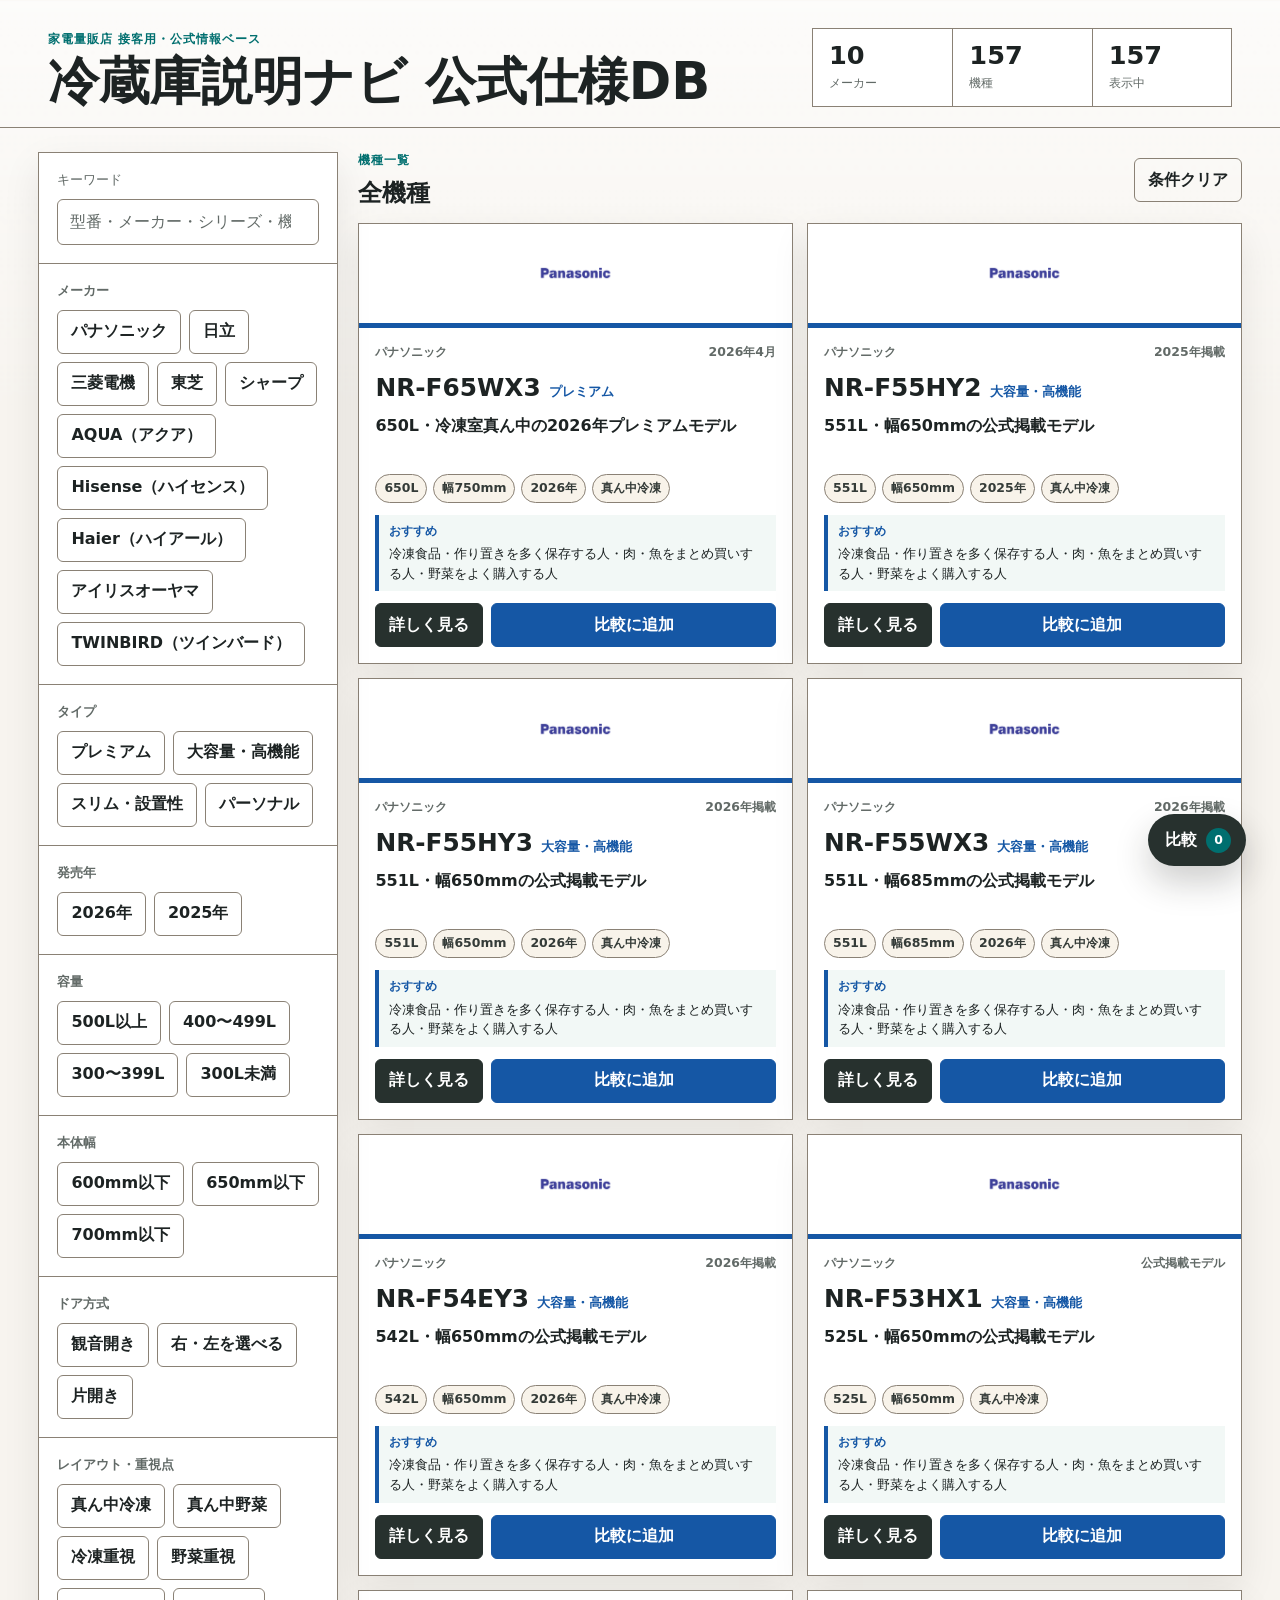
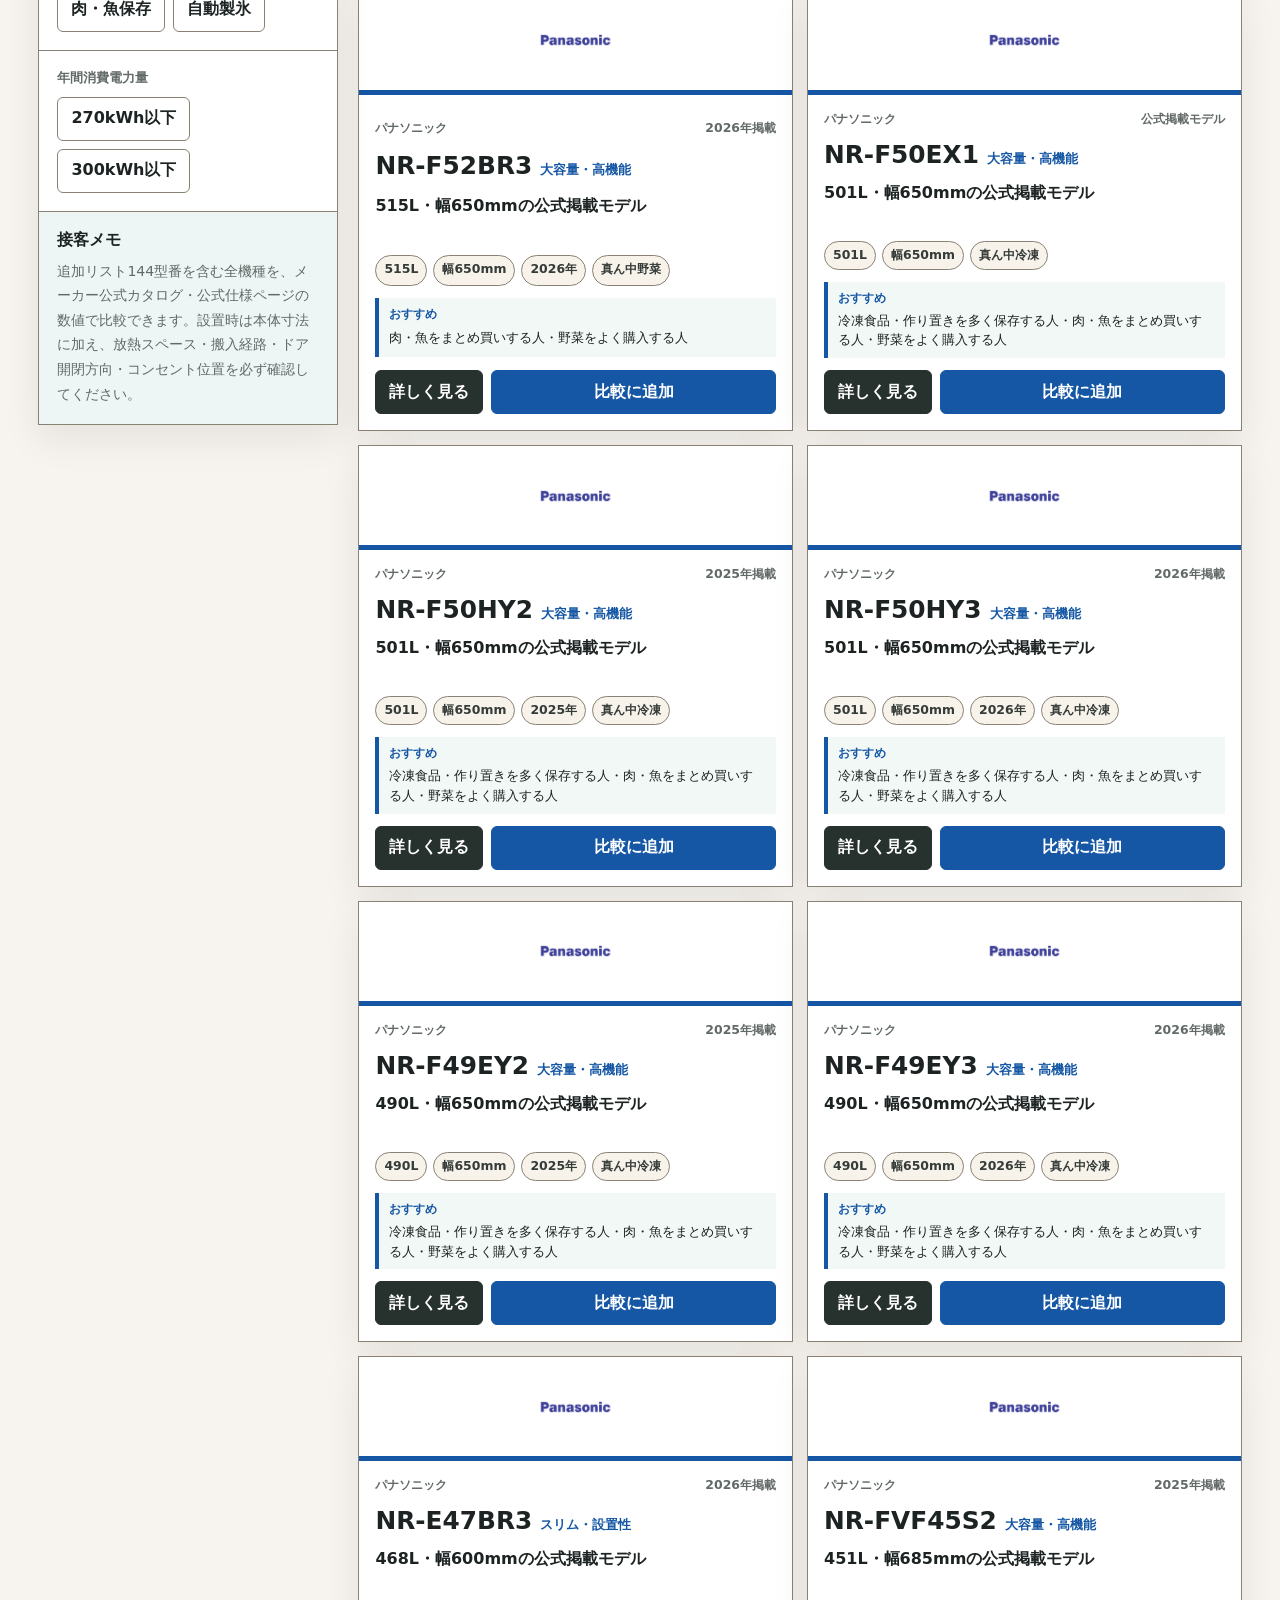
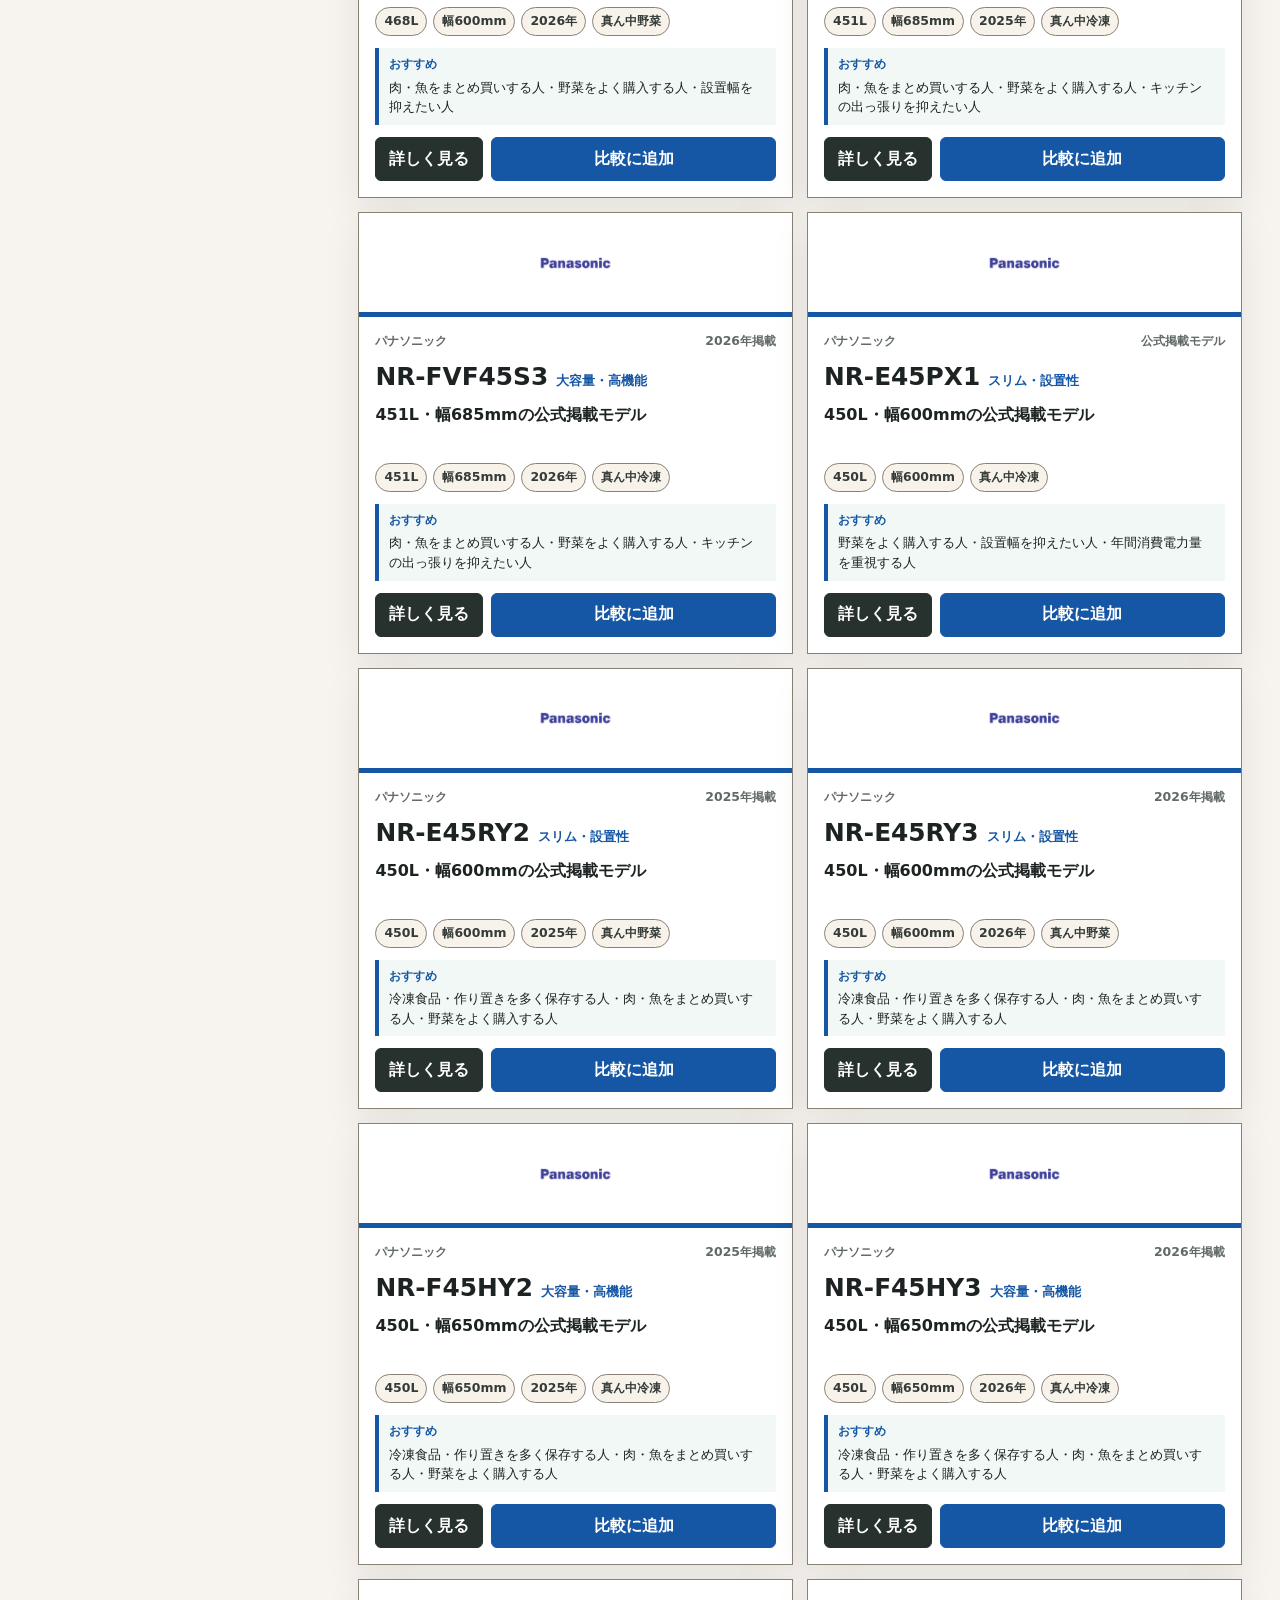
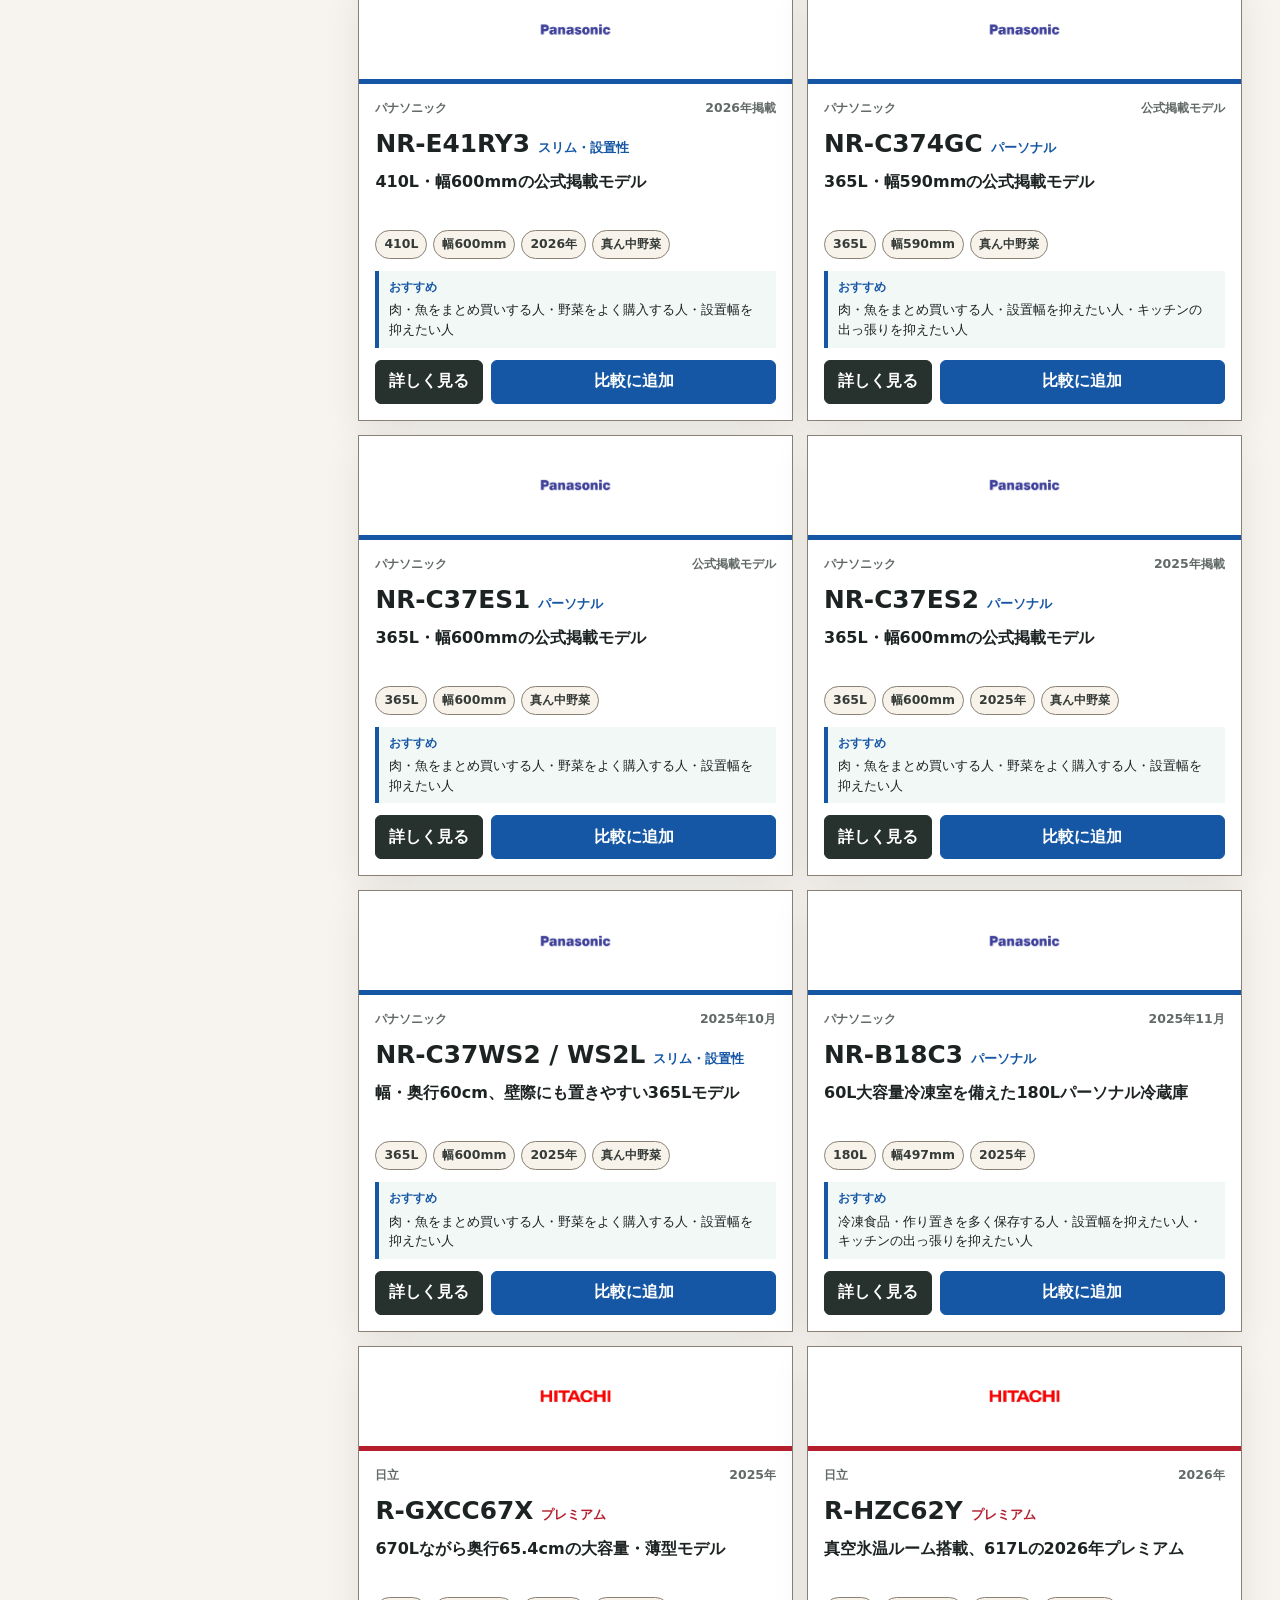
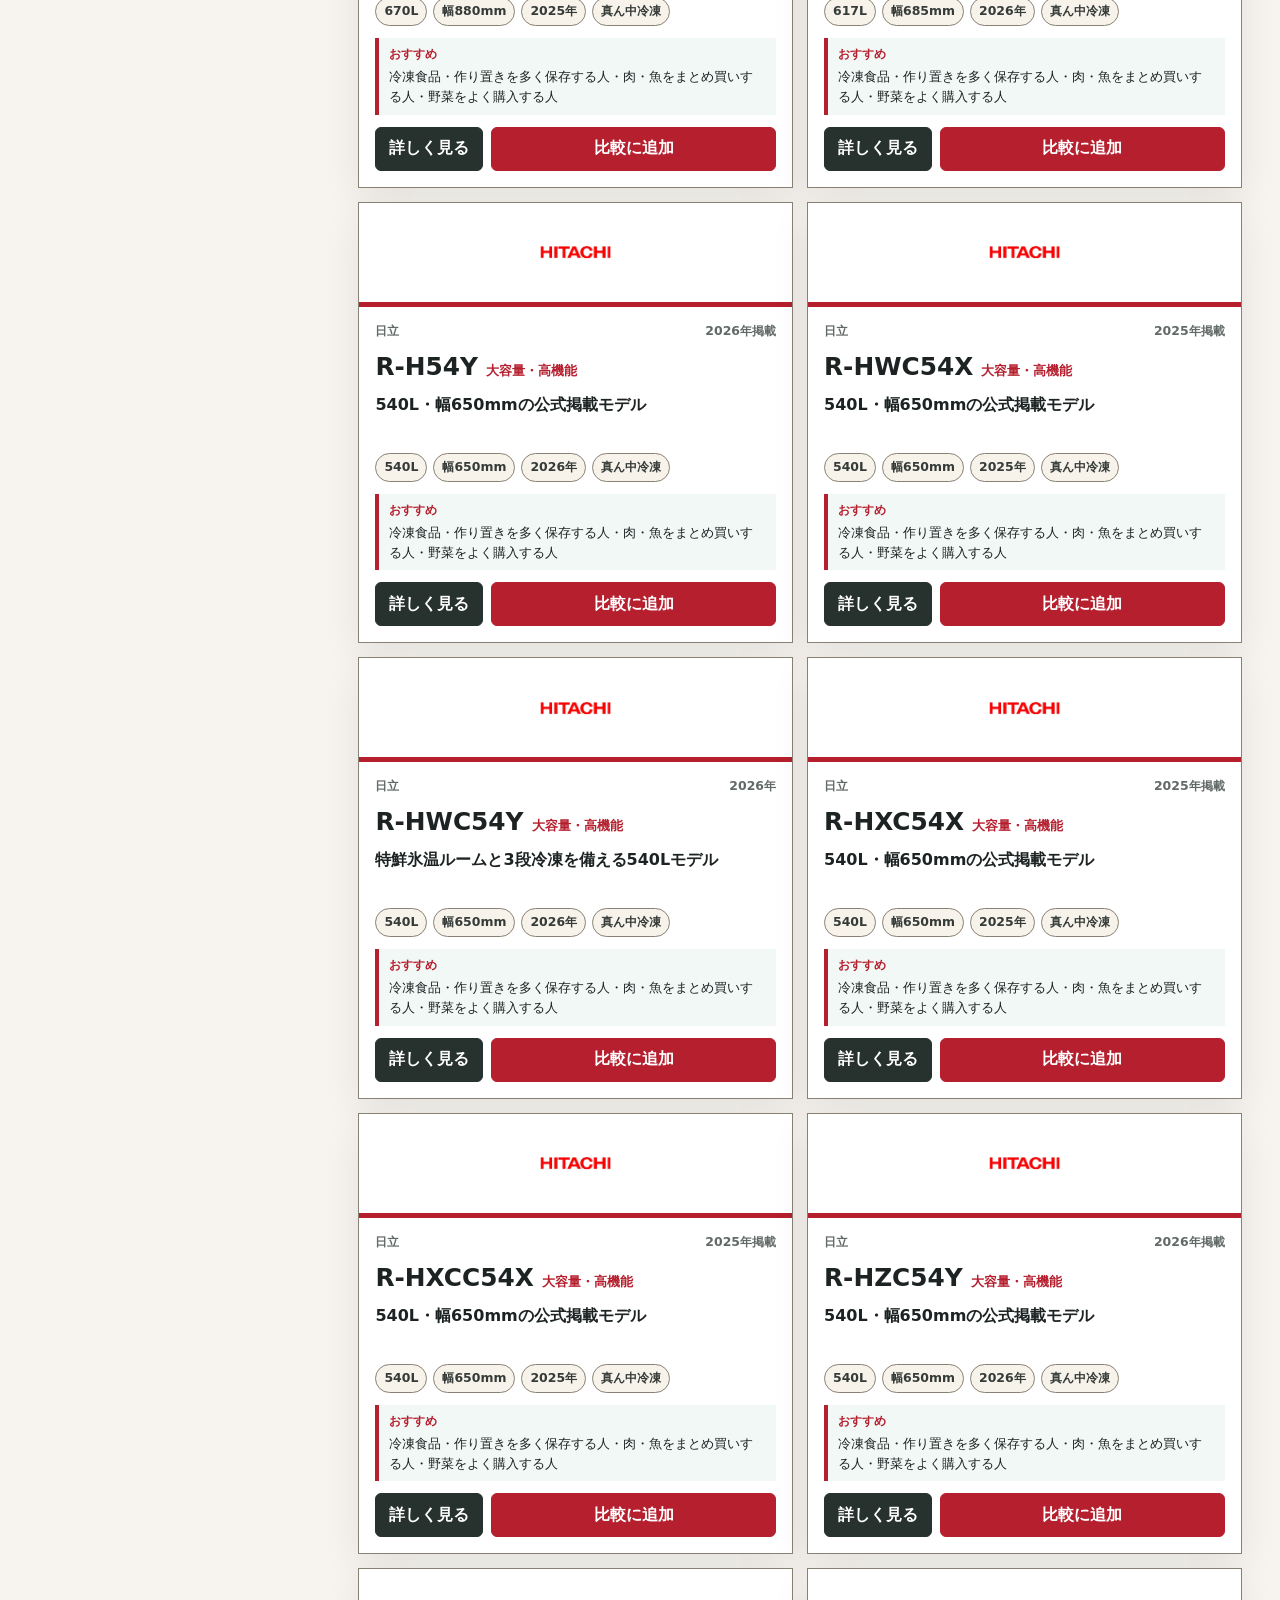
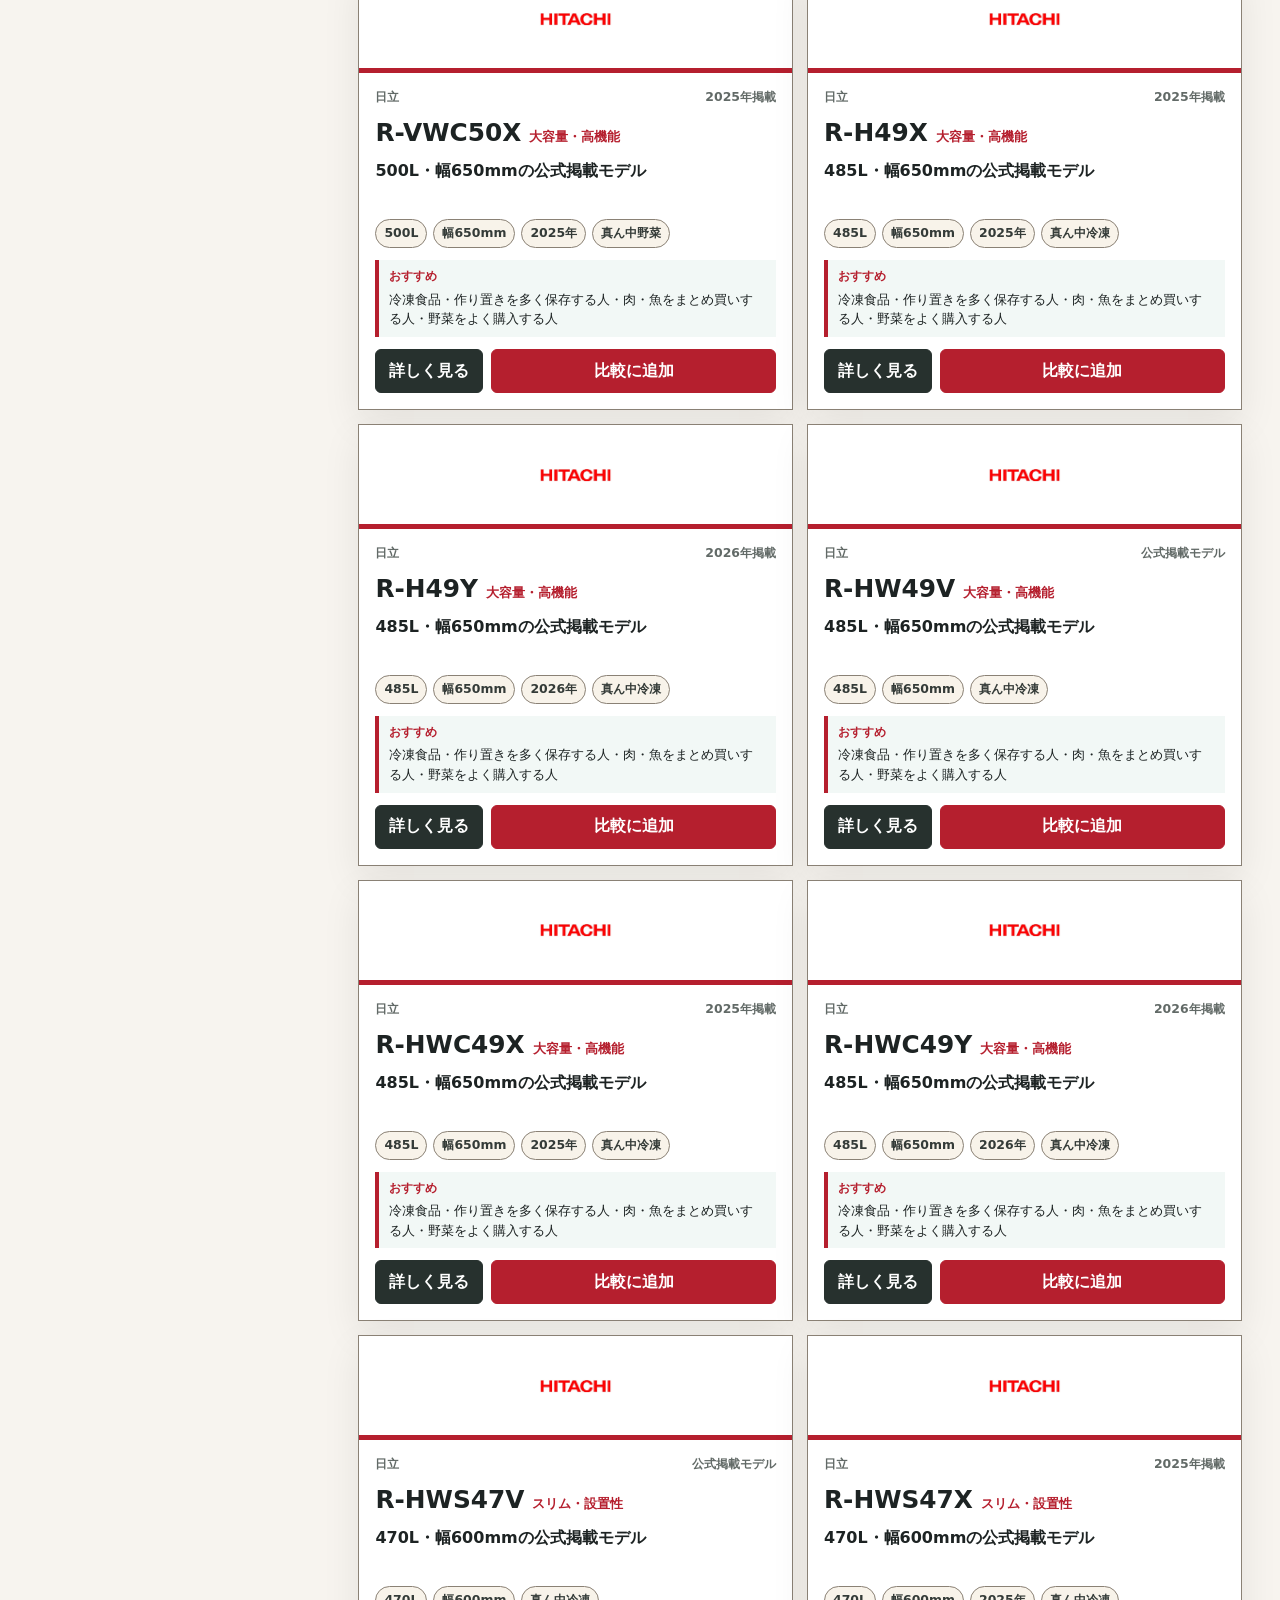
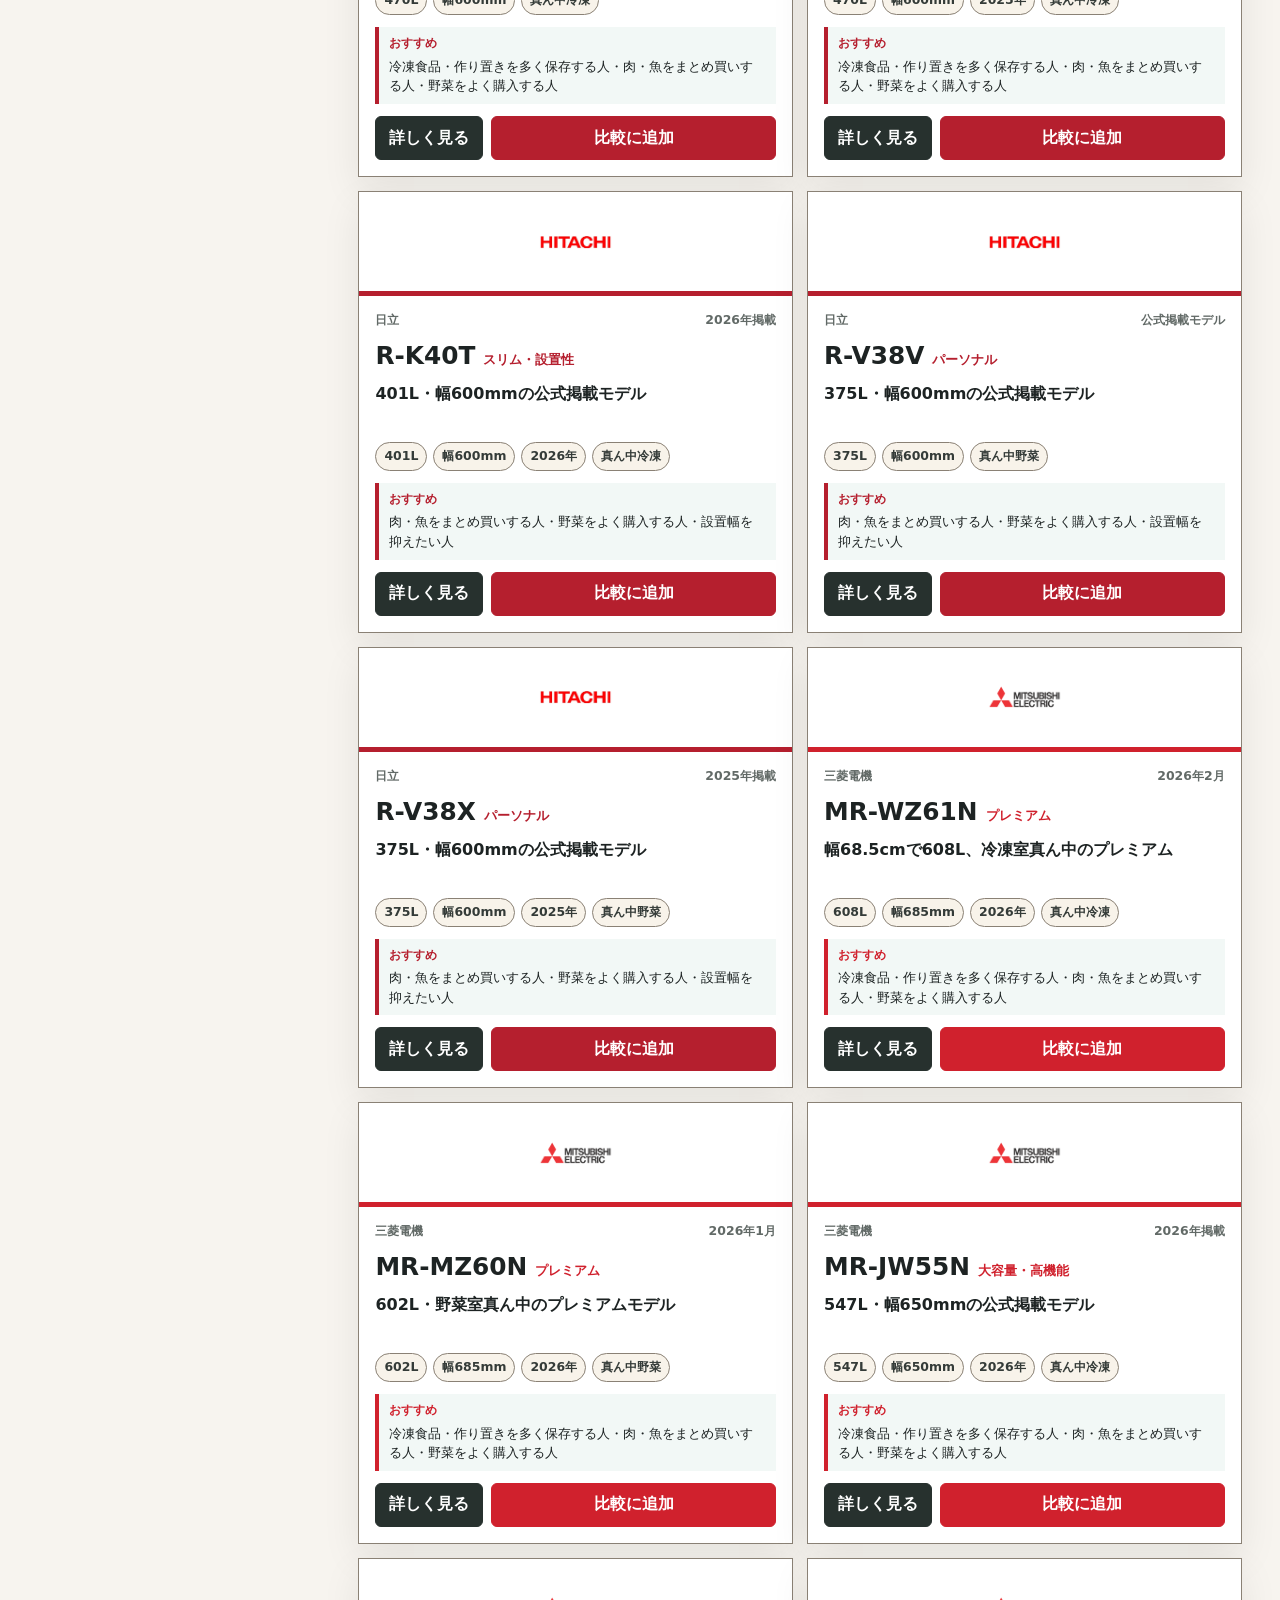
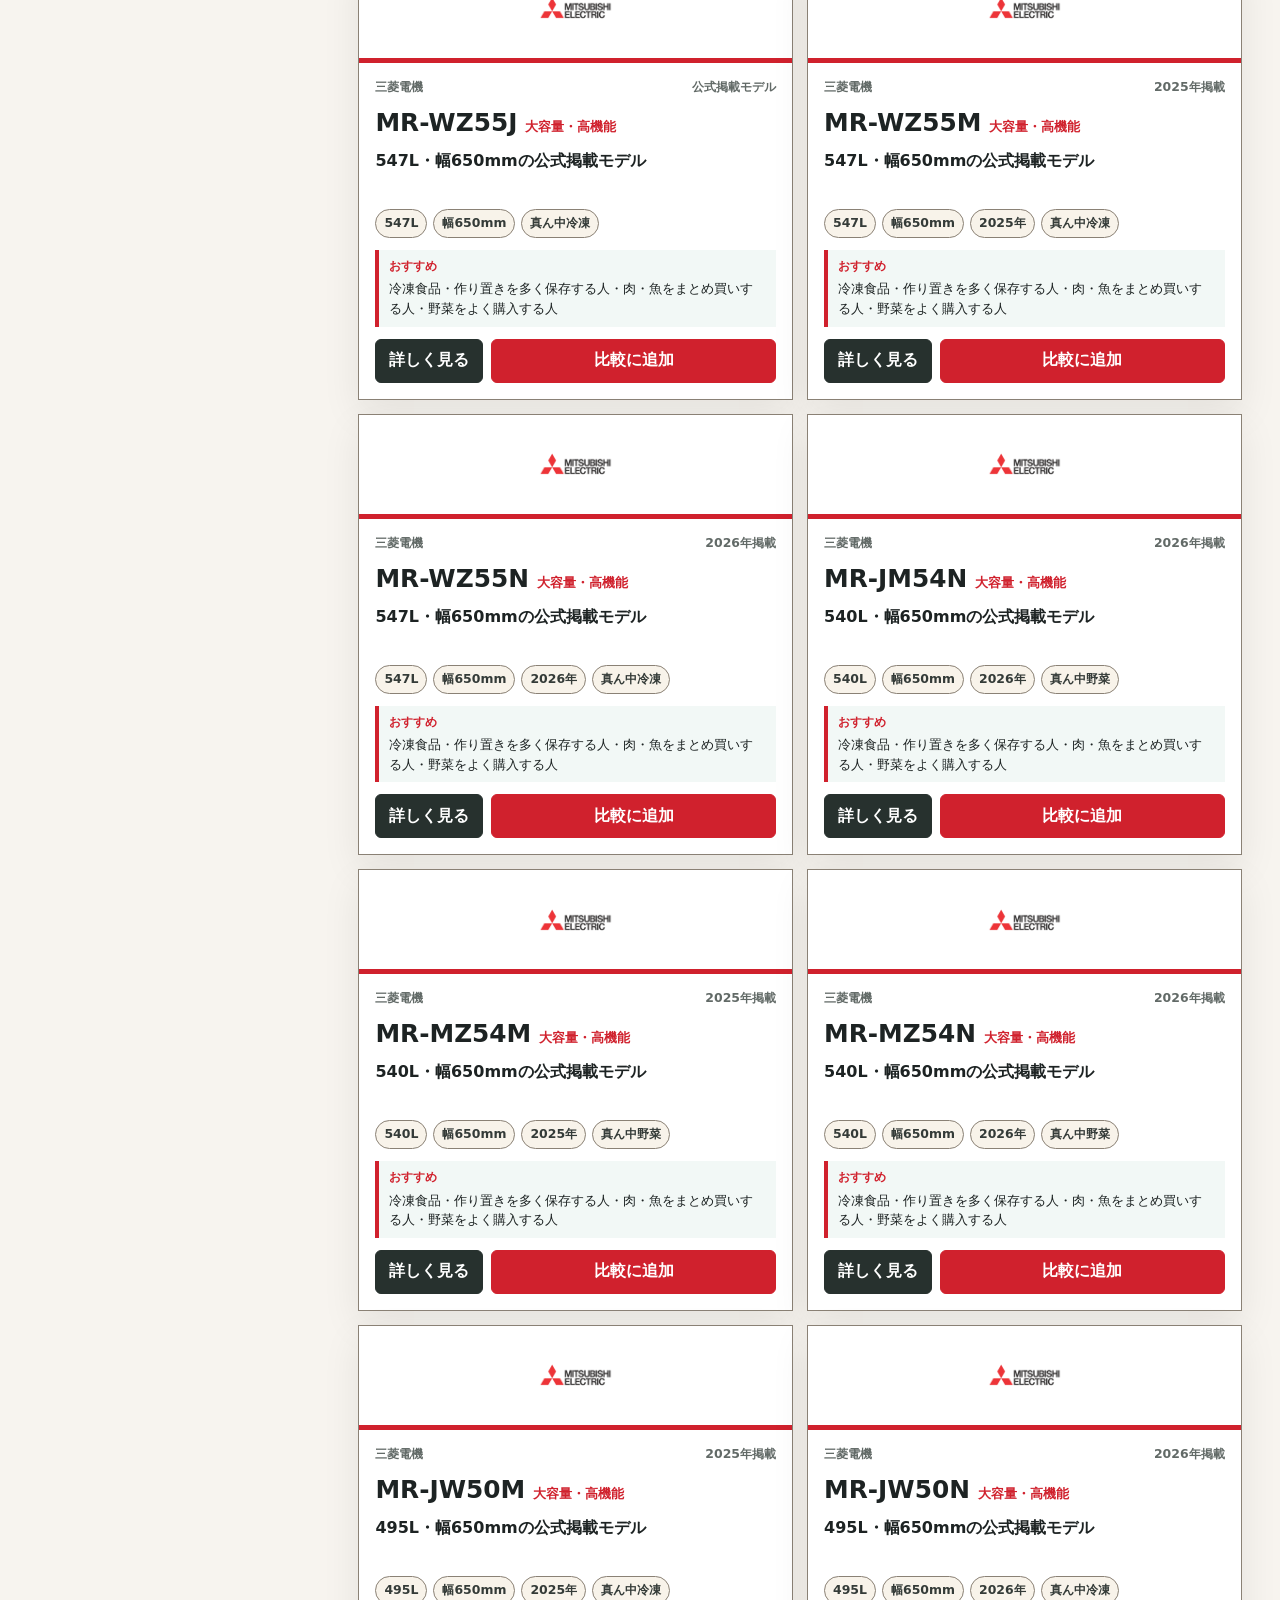
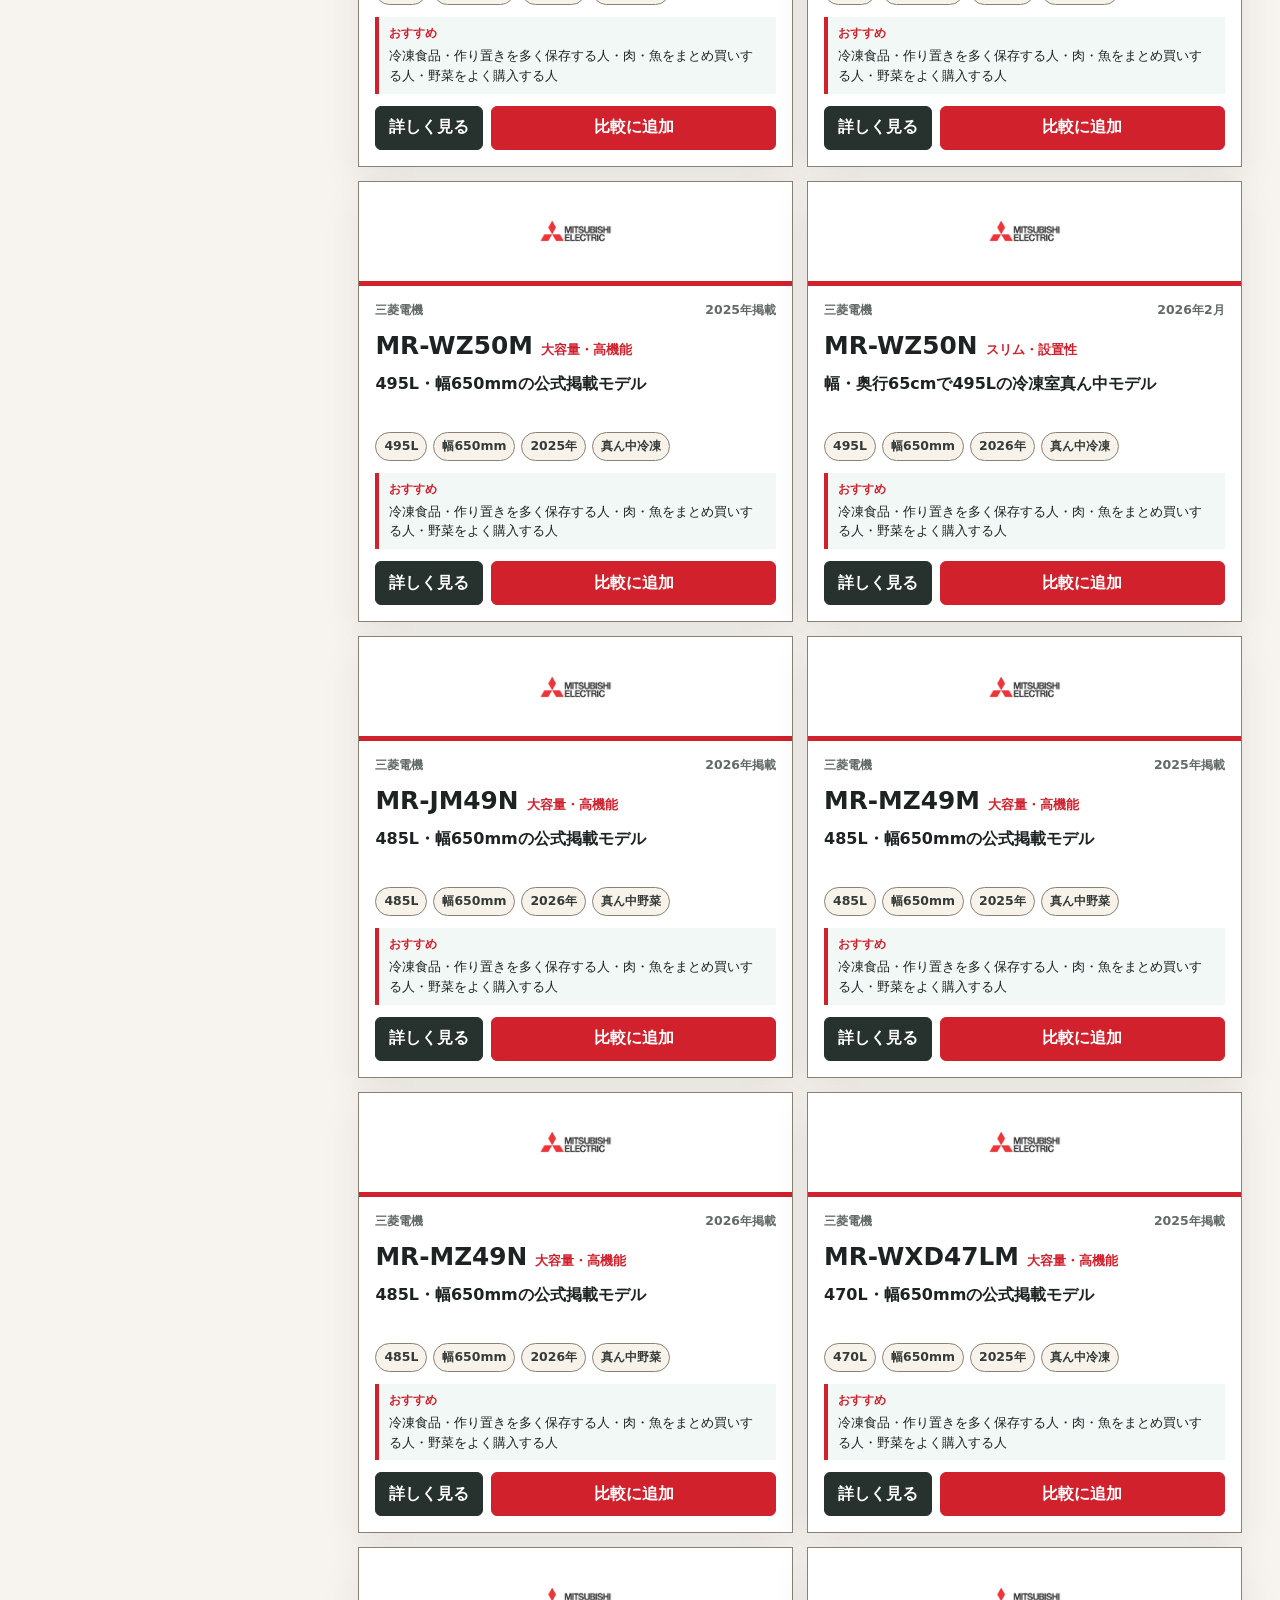
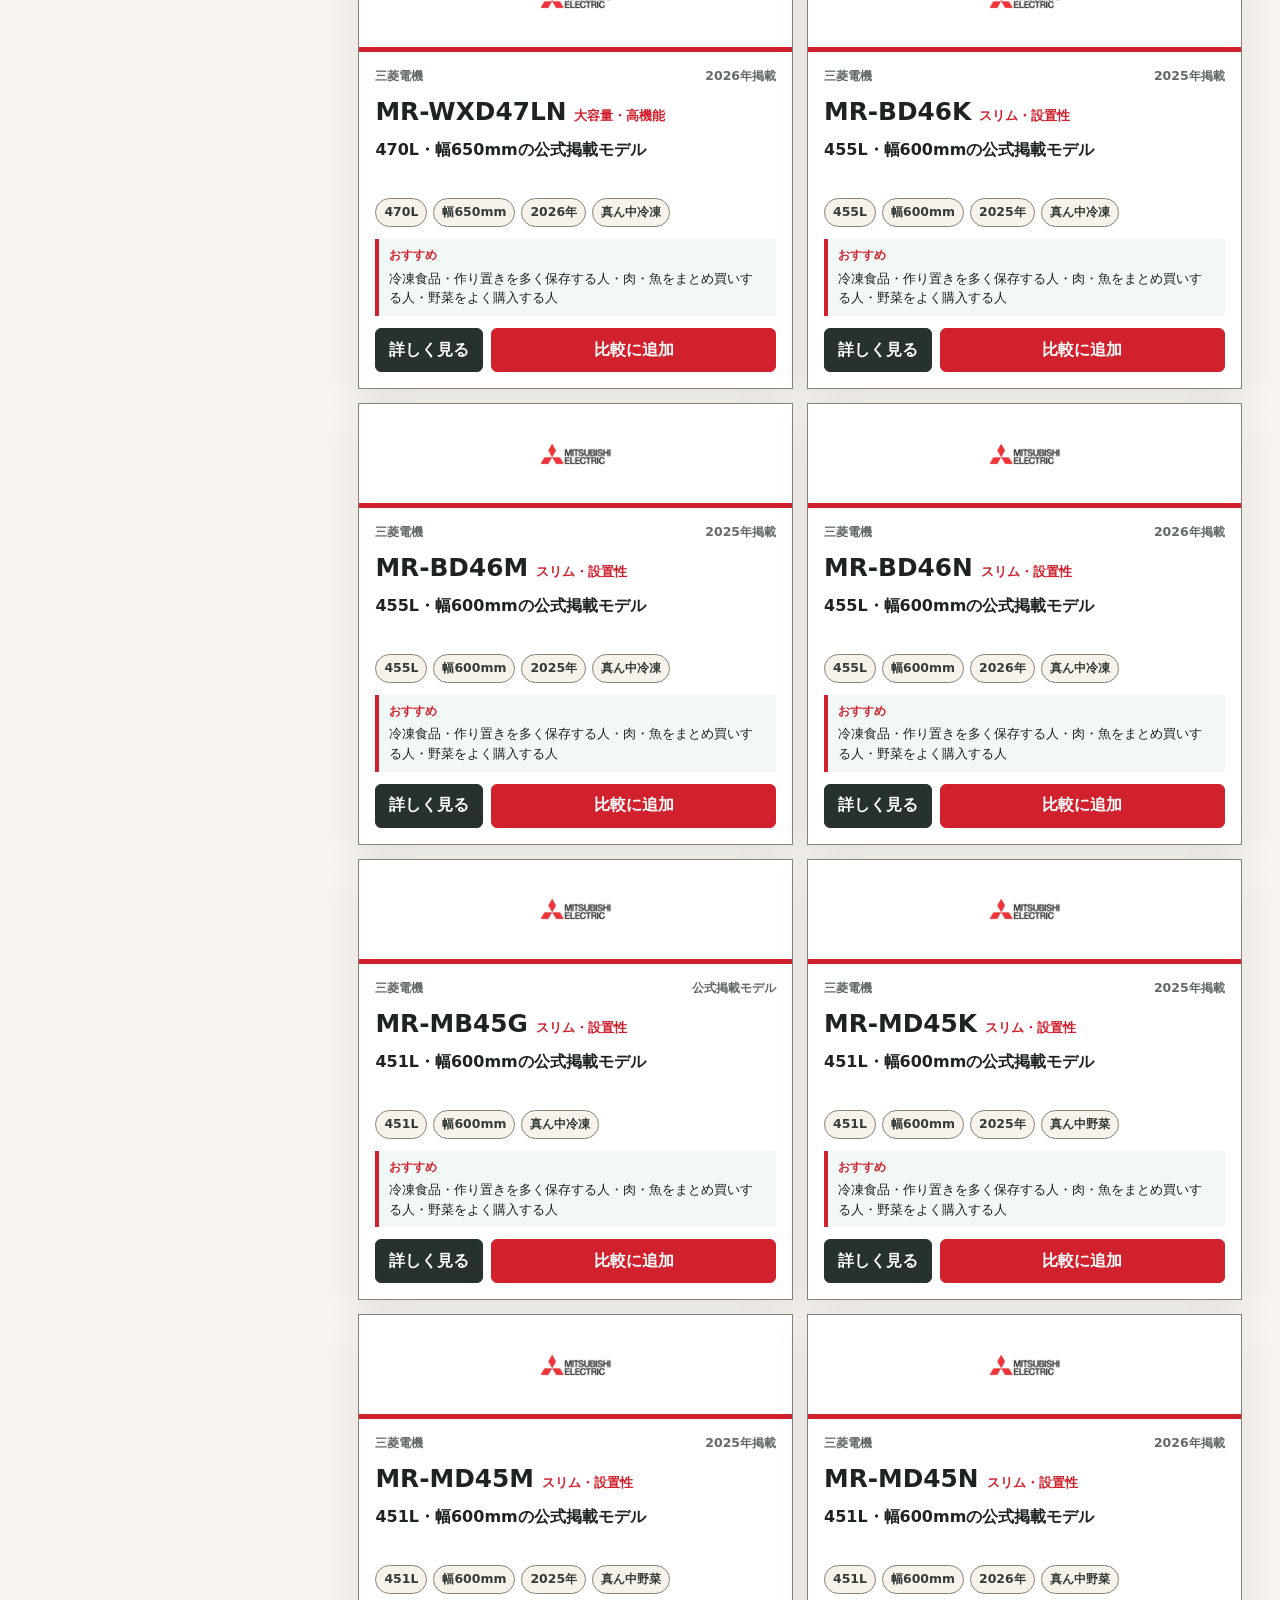
==== app/index.html @ 41d231b7 "Initial release of refrigerator comparison app" ====
<!doctype html>
<html lang="ja">
  <head>
    <meta charset="utf-8" />
    <meta name="viewport" content="width=device-width, initial-scale=1" />
    <meta name="description" content="2025・2026年発売の冷蔵庫を、メーカー・タイプ・発売年・容量から比較できる接客ナビ" />
    <title>家電説明ナビ</title>
    <link rel="stylesheet" href="styles.css?v=20260818" />
  </head>
  <body>
    <nav class="skip-links" aria-label="スキップリンク">
      <a href="#filters">絞り込み条件へ</a>
      <a href="#results">商品一覧へ</a>
      <a href="#compare">比較リストへ</a>
    </nav>

    <header class="topbar">
      <div class="brand">
        <p id="appKicker" class="kicker">家電量販店 接客用</p>
        <h1 id="appTitle">家電説明ナビ</h1>
      </div>
      <div class="summary-strip" role="group" aria-label="掲載数">
        <div><span id="makerCount">0</span><small id="makerCountLabel">メーカー</small></div>
        <div><span id="itemCount">0</span><small id="itemCountLabel">シリーズ</small></div>
        <div><span id="visibleCount">0</span><small>表示中</small></div>
      </div>
    </header>

    <main>
      <section class="workbench" aria-label="商品検索・絞り込み">
        <aside id="filters" class="control-panel skip-target" aria-label="絞り込み条件" tabindex="-1">
          <label class="search-box">
            <span>キーワード</span>
            <input id="searchInput" type="search" autocomplete="off" />
          </label>

          <div id="makerFilterBlock" class="filter-block">
            <h2 id="makerFilterTitle">メーカー</h2>
            <div id="makerFilters" class="chip-grid" role="group" aria-labelledby="makerFilterTitle"></div>
          </div>

          <div id="gradeFilterBlock" class="filter-block">
            <h2 id="gradeFilterTitle">グレード</h2>
            <div id="gradeFilters" class="chip-grid" role="group" aria-labelledby="gradeFilterTitle"></div>
          </div>

          <div id="yearFilterBlock" class="filter-block">
            <h2 id="yearFilterTitle">発売年</h2>
            <div id="yearFilters" class="chip-grid" role="group" aria-labelledby="yearFilterTitle"></div>
          </div>

          <div id="capacityFilterBlock" class="filter-block">
            <h2 id="capacityFilterTitle">容量</h2>
            <div id="capacityFilters" class="chip-grid" role="group" aria-labelledby="capacityFilterTitle"></div>
          </div>

          <div id="widthFilterBlock" class="filter-block">
            <h2 id="widthFilterTitle">本体幅</h2>
            <div id="widthFilters" class="chip-grid" role="group" aria-labelledby="widthFilterTitle"></div>
          </div>

          <div id="doorFilterBlock" class="filter-block">
            <h2 id="doorFilterTitle">ドア方式</h2>
            <div id="doorFilters" class="chip-grid" role="group" aria-labelledby="doorFilterTitle"></div>
          </div>

          <div id="layoutFilterBlock" class="filter-block">
            <h2 id="layoutFilterTitle">レイアウト・重視点</h2>
            <div id="layoutFilters" class="chip-grid" role="group" aria-labelledby="layoutFilterTitle"></div>
          </div>

          <div id="energyFilterBlock" class="filter-block">
            <h2 id="energyFilterTitle">年間消費電力量</h2>
            <div id="energyFilters" class="chip-grid" role="group" aria-labelledby="energyFilterTitle"></div>
          </div>

          <div class="filter-note">
            <strong>接客メモ</strong>
            <p id="salesNote"></p>
          </div>
        </aside>

        <section id="results" class="main-panel skip-target" aria-labelledby="resultTitle" tabindex="-1">
          <div class="result-head">
            <div>
              <p id="listKicker" class="kicker">シリーズ一覧</p>
              <h2 id="resultTitle">全シリーズ</h2>
            </div>
            <button id="clearFilters" class="ghost-button" type="button">条件クリア</button>
          </div>
          <div id="activeFilterSummary" class="active-filter-summary" aria-live="polite"></div>
          <p id="resultsStatus" class="sr-only" role="status" aria-live="polite" aria-atomic="true"></p>
          <div id="productGrid" class="series-grid"></div>
        </section>
      </section>

      <section id="compare" class="comparison-band skip-target" aria-labelledby="compareTitle" tabindex="-1">
        <div class="section-head">
          <div><p class="kicker">接客比較</p><h2 id="compareTitle">比較リスト</h2></div>
          <button id="clearCompare" class="ghost-button" type="button">比較を空にする</button>
        </div>
        <div id="compareEmpty" class="empty-state"></div>
        <div id="compareControls" class="comparison-controls" hidden>
          <label class="switch-control">
            <input id="differencesOnly" type="checkbox" />
            <span>違いのみ表示</span>
          </label>
          <div class="comparison-control-actions">
            <button id="expandCompareGroups" class="ghost-button" type="button">すべて開く</button>
            <button id="collapseCompareGroups" class="ghost-button" type="button">主要項目だけ</button>
          </div>
          <p class="comparison-legend">○＝機能あり、×＝公式資料でなしを確認、－＝公式資料では未確認</p>
          <a class="unresolved-report-link" href="unresolved.html">未確認項目と必要資料を見る</a>
        </div>
        <p id="compareScrollHint" class="compare-scroll-hint" hidden>横にスクロールして比較できます。</p>
        <p id="compareStatus" class="sr-only" role="status" aria-live="polite" aria-atomic="true"></p>
        <div id="compareTableWrap" class="table-wrap" role="region" aria-label="選択した商品の比較" aria-describedby="compareScrollHint" tabindex="-1"></div>
      </section>

      <section class="guide-band" aria-labelledby="makerGuideTitle">
        <div class="section-head">
          <div><p class="kicker">メーカー別</p><h2 id="makerGuideTitle">売り分け早見</h2></div>
        </div>
        <div id="makerGuide" class="maker-guide"></div>
      </section>
    </main>

    <a class="compare-fab" href="#compare" aria-label="比較リストへ移動">
      <span>比較</span><strong data-compare-count>0</strong>
    </a>

    <nav class="mobile-jumpbar" aria-label="画面内移動">
      <a href="#filters">条件</a>
      <a href="#results">一覧 <span id="mobileVisibleCount">0</span></a>
      <a href="#compare">比較 <span data-compare-count>0</span></a>
    </nav>

    <dialog id="detailDialog" class="catalog-dialog" aria-labelledby="detailDialogTitle">
      <div class="catalog-dialog-inner">
        <div class="dialog-toolbar">
          <a class="dialog-compare-jump" href="#compare">比較 <span data-compare-count>0</span></a>
          <button class="dialog-close" type="button" data-close-dialog aria-label="詳細を閉じる">×</button>
        </div>
        <div id="detailDialogContent"></div>
      </div>
    </dialog>

    <script src="data.js?v=20260818"></script>
    <script src="app.js?v=20260818"></script>
  </body>
</html>
---- app/styles.css ----
:root {
  --paper: #f7f4ef;
  --surface: #ffffff;
  --surface-soft: #eee8de;
  --ink: #1d2323;
  --muted: #626a67;
  --line: #8a8175;
  --teal: #006f6f;
  --green: #3c7a3f;
  --amber: #9a5600;
  --coral: #bf4f45;
  --blue: #2f6f9f;
  --focus: #005fcc;
  --shadow: 0 14px 36px rgba(31, 30, 26, 0.08);
  font-family:
    "Hiragino Sans", "Yu Gothic", "YuGothic", "Meiryo", system-ui, sans-serif;
  color: var(--ink);
  background: var(--paper);
  scroll-behavior: smooth;
  scroll-padding-top: 14px;
}

* {
  box-sizing: border-box;
}

body {
  margin: 0;
  background:
    linear-gradient(180deg, rgba(255, 255, 255, 0.7), rgba(247, 244, 239, 0) 420px),
    var(--paper);
}

.sr-only {
  position: absolute;
  width: 1px;
  height: 1px;
  padding: 0;
  margin: -1px;
  overflow: hidden;
  clip-path: inset(50%);
  white-space: nowrap;
  border: 0;
}

.skip-links {
  position: fixed;
  top: 8px;
  left: 8px;
  z-index: 100;
  display: flex;
  flex-wrap: wrap;
  gap: 8px;
  max-width: calc(100vw - 16px);
  transform: translateY(calc(-100% - 16px));
}

.skip-links:focus-within {
  transform: translateY(0);
}

.skip-links a {
  display: inline-flex;
  align-items: center;
  min-height: 44px;
  border: 1px solid #fff;
  border-radius: 6px;
  padding: 9px 12px;
  background: #27312e;
  color: #fff;
  font-weight: 850;
  text-decoration: none;
}

:where(a, button, input, summary, [tabindex="0"]):focus-visible,
.skip-target:focus {
  outline: 3px solid var(--focus);
  outline-offset: 3px;
  box-shadow: 0 0 0 2px #fff;
}

button,
input {
  font: inherit;
}

button {
  cursor: pointer;
  -webkit-tap-highlight-color: transparent;
}

a {
  color: inherit;
}

.topbar {
  display: flex;
  align-items: end;
  justify-content: space-between;
  gap: 24px;
  padding: 28px clamp(18px, 4vw, 48px) 20px;
  border-bottom: 1px solid var(--line);
}

.brand h1,
.section-head h2,
.result-head h2,
.filter-block h2 {
  margin: 0;
  letter-spacing: 0;
}

.brand h1 {
  font-size: clamp(2rem, 4vw, 4.4rem);
  line-height: 0.98;
}

.kicker {
  margin: 0 0 8px;
  color: var(--teal);
  font-size: 0.78rem;
  font-weight: 800;
  letter-spacing: 0.08em;
  text-transform: uppercase;
}

.summary-strip {
  display: grid;
  grid-template-columns: repeat(3, minmax(76px, 1fr));
  min-width: min(420px, 100%);
  border: 1px solid var(--line);
  background: var(--surface);
}

.summary-strip div {
  padding: 14px 16px;
  border-left: 1px solid var(--line);
}

.summary-strip div:first-child {
  border-left: 0;
}

.summary-strip span {
  display: block;
  font-size: 1.6rem;
  font-weight: 850;
  line-height: 1;
}

.summary-strip small {
  display: block;
  margin-top: 6px;
  color: var(--muted);
  font-size: 0.78rem;
}

main {
  padding: 24px clamp(14px, 3vw, 42px) 42px;
}

.workbench {
  display: grid;
  grid-template-columns: minmax(230px, 300px) minmax(0, 1fr);
  gap: 20px;
  align-items: start;
}

.control-panel {
  min-width: 0;
  position: sticky;
  top: 14px;
  border: 1px solid var(--line);
  background: var(--surface);
  box-shadow: var(--shadow);
}

.search-box,
.filter-block,
.filter-note {
  min-width: 0;
  display: block;
  padding: 18px;
  border-bottom: 1px solid var(--line);
}

.filter-note {
  border-bottom: 0;
  background: #eef6f5;
}

.filter-note strong {
  display: block;
  margin-bottom: 8px;
}

.filter-note p {
  margin: 0;
  color: var(--muted);
  font-size: 0.88rem;
  line-height: 1.75;
}

.search-box span,
.filter-block h2 {
  display: block;
  margin-bottom: 10px;
  font-size: 0.82rem;
  color: var(--muted);
}

.search-box input {
  width: 100%;
  min-height: 46px;
  border: 1px solid var(--line);
  border-radius: 6px;
  padding: 10px 12px;
  color: var(--ink);
  background: #fff;
  font-size: 16px;
}

.search-box input::placeholder {
  color: var(--muted);
  opacity: 1;
}

.chip-grid {
  min-width: 0;
  display: flex;
  flex-wrap: wrap;
  gap: 8px;
}

.chip {
  display: inline-flex;
  align-items: center;
  gap: 6px;
}

.selected-mark {
  flex: 0 0 auto;
  font-weight: 900;
  line-height: 1;
}

.chip,
.ghost-button,
.preset-button,
.compare-button,
.db-button {
  min-height: 44px;
  border: 1px solid var(--line);
  border-radius: 6px;
  padding: 10px 13px;
  background: var(--surface);
  color: var(--ink);
  font-weight: 700;
  touch-action: manipulation;
}

.chip.is-active {
  border-color: var(--teal);
  background: #e3f4f1;
  color: #005d58;
}

.ghost-button {
  background: transparent;
}

.compare-tools {
  display: flex;
  align-items: center;
  gap: 10px;
  margin: -2px 0 14px;
}

.compare-tools > span {
  flex: 0 0 auto;
  color: var(--muted);
  font-size: 0.78rem;
  font-weight: 850;
}

.compare-presets {
  display: flex;
  flex-wrap: wrap;
  gap: 8px;
  min-width: 0;
}

.preset-button {
  display: inline-flex;
  align-items: center;
  gap: 8px;
  min-height: 44px;
  border-radius: 999px;
  padding: 8px 12px;
  background: #fffdf9;
}

.preset-button.is-active {
  border-color: var(--teal);
  background: #e3f4f1;
  color: #005d58;
}

.preset-button small {
  color: var(--muted);
  font-size: 0.72rem;
  font-weight: 850;
}

.main-panel {
  min-width: 0;
}

.result-head,
.section-head {
  display: flex;
  align-items: center;
  justify-content: space-between;
  gap: 16px;
  margin: 0 0 14px;
}

.series-grid {
  display: grid;
  grid-template-columns: repeat(auto-fill, minmax(286px, 1fr));
  gap: 14px;
}

.series-card {
  display: grid;
  min-height: 420px;
  border: 1px solid var(--line);
  background: var(--surface);
  box-shadow: var(--shadow);
}

.card-media {
  display: grid;
  place-items: center;
  height: 104px;
  padding: 10px 16px;
  background: #fff;
  border-bottom: 5px solid var(--accent, var(--teal));
}

.card-media img {
  display: block;
  width: auto;
  max-width: 100%;
  height: auto;
  max-height: 74px;
  object-fit: contain;
}

.card-body {
  display: grid;
  gap: 12px;
  padding: 16px;
}

.maker-label {
  display: flex;
  justify-content: space-between;
  gap: 10px;
  color: var(--muted);
  font-size: 0.78rem;
  font-weight: 800;
}

.series-title {
  display: flex;
  align-items: baseline;
  gap: 8px;
}

.series-title h3 {
  margin: 0;
  font-size: 1.55rem;
}

.grade {
  color: var(--accent, var(--teal));
  font-size: 0.84rem;
  font-weight: 850;
}

.headline {
  margin: 0;
  min-height: 48px;
  color: var(--ink);
  font-weight: 750;
  line-height: 1.55;
}

.talk {
  margin: 0;
  color: var(--muted);
  font-size: 0.92rem;
  line-height: 1.65;
}

.tag-list {
  display: flex;
  flex-wrap: wrap;
  gap: 6px;
}

.tag {
  border: 1px solid var(--line);
  border-radius: 999px;
  padding: 5px 8px;
  background: #faf8f4;
  color: #3f4643;
  font-size: 0.78rem;
  font-weight: 700;
}

.card-actions {
  display: flex;
  gap: 8px;
  align-items: center;
  margin-top: auto;
}

.compare-button {
  flex: 1;
  color: #fff;
  border-color: var(--accent, var(--teal));
  background: var(--accent, var(--teal));
}

.compare-button.is-selected {
  color: var(--ink);
  background: #f6ead8;
  border-color: #8a6500;
}

.compare-button:disabled {
  cursor: not-allowed;
  color: #8d867b;
  border-color: #d8d1c5;
  background: #ebe5dc;
}

.db-button {
  color: #fff;
  border-color: #27312e;
  background: #27312e;
}

.empty-state {
  border: 1px dashed var(--line);
  padding: 18px;
  background: rgba(255, 255, 255, 0.56);
  color: var(--muted);
}

.comparison-band,
.guide-band {
  margin-top: 28px;
  border-top: 1px solid var(--line);
  padding-top: 24px;
}

.table-wrap {
  overflow-x: auto;
  border: 1px solid var(--line);
  background: var(--surface);
  box-shadow: var(--shadow);
  overscroll-behavior-x: contain;
}

.compare-scroll-hint {
  margin: -4px 0 10px;
  color: var(--muted);
  font-size: 0.82rem;
  font-weight: 750;
}

.compare-table {
  width: 100%;
  min-width: 100%;
  border-collapse: collapse;
  table-layout: fixed;
}

.compare-table[data-count="5"] {
  min-width: 1025px;
}

.compare-table[data-count="6"] {
  min-width: 1200px;
}

.compare-table[data-count="7"] {
  min-width: 1375px;
}

.compare-axis-col {
  width: 150px;
}

.compare-item-col {
  width: 175px;
}

.compare-table th,
.compare-table td {
  padding: 13px 14px;
  border-bottom: 1px solid var(--line);
  border-left: 1px solid var(--line);
  vertical-align: top;
  line-height: 1.55;
  text-align: left;
}

.compare-table th:first-child,
.compare-table td:first-child {
  border-left: 0;
}

.compare-table th {
  background: #f2ece2;
  font-size: 0.84rem;
}

.compare-table thead th:first-child,
.compare-table tbody th {
  position: sticky;
  left: 0;
  z-index: 2;
  box-shadow: 1px 0 0 var(--line);
}

.compare-table thead th:first-child {
  z-index: 3;
}

.compare-feature-row th {
  vertical-align: top;
}

.compare-feature-axis {
  display: grid;
  gap: 4px;
  line-height: 1.35;
}

.compare-feature-axis-main {
  color: #655e56;
  font-size: 0.7rem;
  font-weight: 850;
}

.compare-feature-axis-genre {
  color: #00746e;
  font-size: 0.86rem;
  font-weight: 900;
}

.compare-feature-axis-part {
  border-left: 4px solid #008b83;
  padding-left: 7px;
  color: #303835;
  font-size: 0.82rem;
  font-weight: 900;
}

.compare-feature-row td {
  background: #fffdf9;
}

.compare-feature-row .compare-feature-cell:first-child {
  border-left: 1px solid var(--line);
}

.compare-points {
  display: grid;
  gap: 8px;
}

.compare-points p {
  display: grid;
  gap: 4px;
  margin: 0;
}

.compare-points strong {
  width: fit-content;
  border-radius: 999px;
  padding: 2px 7px;
  background: #edf5f3;
  color: #006760;
  font-size: 0.72rem;
  line-height: 1.45;
}

.compare-points span {
  color: #333b38;
  font-size: 0.9rem;
}

.summary-list {
  display: grid;
  gap: 7px;
  margin: 0;
  padding-left: 1.05rem;
  color: #303835;
  font-size: 0.92rem;
  line-height: 1.6;
}

.summary-list li::marker {
  color: var(--accent, var(--teal));
  font-weight: 900;
}

.compare-table .summary-list {
  gap: 6px;
  font-size: 0.86rem;
  line-height: 1.55;
}

.feature-list {
  display: grid;
  gap: 10px;
  align-items: flex-start;
}

.feature-group {
  display: grid;
  gap: 5px;
  min-width: 0;
}

.compare-feature-group {
  gap: 8px;
}

.feature-genre {
  border-bottom: 1px solid #dce8e5;
  padding-bottom: 3px;
  color: #00746e;
  font-size: 0.7rem;
  font-weight: 850;
  line-height: 1.35;
}

.feature-empty {
  display: inline-flex;
  align-items: center;
  min-height: 34px;
  color: #6f6a63;
  font-size: 0.82rem;
  font-weight: 750;
}

.feature-items {
  display: flex;
  flex-wrap: wrap;
  gap: 7px;
  align-items: flex-start;
}

.clean-part-list {
  display: grid;
  gap: 9px;
}

.clean-part {
  display: grid;
  gap: 5px;
}

.clean-part-label {
  display: inline-flex;
  align-items: center;
  width: fit-content;
  border-left: 3px solid var(--accent, var(--teal));
  padding-left: 7px;
  color: #52635e;
  font-size: 0.68rem;
  font-weight: 850;
  line-height: 1.35;
}

.clean-part-items {
  padding-left: 10px;
}

.feature-tip {
  max-width: 100%;
}

.feature-tip summary {
  display: flex;
  align-items: center;
  gap: 6px;
  min-height: 40px;
  border: 1px solid var(--line);
  border-radius: 999px;
  padding: 8px 10px;
  background: #faf8f4;
  color: #27312e;
  font-size: 0.82rem;
  font-weight: 800;
  line-height: 1.25;
  cursor: pointer;
  touch-action: manipulation;
}

.feature-tip summary > span:not(.feature-badge) {
  min-width: 0;
}

.feature-badge {
  display: inline-flex;
  flex: 0 0 auto;
  align-items: center;
  border: 1px solid #8a6500;
  border-radius: 999px;
  padding: 3px 6px;
  background: #fff0a8;
  color: #493700;
  font-size: 0.68rem;
  font-weight: 900;
  line-height: 1.2;
  white-space: nowrap;
}

.feature-tip.is-featured summary {
  border-color: #8a6500;
  background: #fff0a8;
  color: #493700;
  box-shadow: inset 0 -2px 0 rgba(184, 132, 0, 0.16);
}

.feature-tip summary::-webkit-details-marker {
  display: none;
}

.feature-tip summary::after {
  content: "+";
  display: inline-grid;
  place-items: center;
  width: 18px;
  height: 18px;
  border-radius: 50%;
  background: var(--accent, var(--teal));
  color: #fff;
  font-size: 0.72rem;
  line-height: 1;
  flex: 0 0 auto;
  margin-left: auto;
}

.feature-tip[open] summary {
  border-color: var(--accent, var(--teal));
  background: #e9f5f2;
}

.feature-tip.is-featured[open] summary {
  border-color: #8a6500;
  background: #ffe47a;
}

.feature-tip[open] summary::after {
  content: "-";
}

.feature-tip p {
  margin: 7px 0 0;
  border-left: 3px solid var(--accent, var(--teal));
  padding: 8px 9px;
  background: #fffdf9;
  color: var(--muted);
  font-size: 0.84rem;
  line-height: 1.6;
}

.resource-actions {
  display: flex;
  flex-wrap: wrap;
  gap: 8px;
}

.resource-actions .db-button {
  flex: 1 1 120px;
}

.catalog-dialog {
  width: min(760px, calc(100vw - 28px));
  max-height: none;
  overflow: hidden;
  border: 1px solid var(--line);
  padding: 0;
  background: var(--surface);
  color: var(--ink);
  box-shadow: 0 22px 70px rgba(31, 30, 26, 0.28);
}

.catalog-dialog::backdrop {
  background: rgba(29, 35, 35, 0.42);
}

.catalog-dialog-inner {
  position: relative;
  max-height: min(88vh, 860px);
  overflow-x: hidden;
  overflow-y: auto;
  overscroll-behavior: contain;
}

.dialog-toolbar {
  position: sticky;
  top: 0;
  z-index: 3;
  display: flex;
  align-items: center;
  justify-content: flex-end;
  gap: 8px;
  min-height: 64px;
  padding: 10px;
  background: linear-gradient(180deg, #fff 78%, rgba(255, 255, 255, 0.88));
}

.dialog-close {
  position: static;
  flex: 0 0 44px;
  width: 44px;
  height: 44px;
  margin: 0;
  border: 1px solid var(--line);
  border-radius: 50%;
  background: #fff;
  color: var(--ink);
  font-size: 1.35rem;
  line-height: 1;
}

.catalog-record {
  display: grid;
  gap: 16px;
  padding: 22px;
}

.catalog-record-head {
  border-left: 5px solid var(--accent, var(--teal));
  padding-left: 14px;
}

.catalog-record-head h2,
.catalog-section h3 {
  margin: 0;
}

.catalog-record-head h2 {
  font-size: clamp(1.45rem, 4vw, 2.1rem);
}

.catalog-record-head p:last-child {
  margin: 8px 0 0;
  color: var(--muted);
  line-height: 1.65;
}

.catalog-fields {
  display: grid;
  grid-template-columns: repeat(3, minmax(0, 1fr));
  margin: 0;
  border: 1px solid var(--line);
  background: #f8f3ea;
}

.catalog-fields div {
  padding: 12px;
  border-left: 1px solid var(--line);
}

.catalog-fields div:first-child {
  border-left: 0;
}

.catalog-fields dt {
  color: var(--muted);
  font-size: 0.74rem;
  font-weight: 850;
}

.catalog-fields dd {
  margin: 4px 0 0;
  font-weight: 850;
}

.catalog-section {
  display: grid;
  gap: 10px;
}

.catalog-section h3 {
  font-size: 1rem;
}

.feature-count {
  margin-left: 6px;
  color: var(--muted);
  font-size: 0.76rem;
  font-weight: 750;
}

.feature-legend {
  display: flex;
  align-items: center;
  gap: 7px;
  margin: -2px 0 2px;
  color: var(--muted);
  font-size: 0.78rem;
  font-weight: 750;
}

.feature-legend .feature-badge {
  flex: 0 0 auto;
}

.compare-cards {
  display: none;
}

.compare-card {
  border-bottom: 1px solid var(--line);
  background: var(--surface);
}

.compare-card:last-child {
  border-bottom: 0;
}

.compare-card-head {
  display: grid;
  gap: 4px;
  padding: 15px;
  border-left: 5px solid var(--accent, var(--teal));
  background: #f8f3ea;
}

.compare-card-head strong {
  font-size: 1.05rem;
}

.compare-card dl {
  display: grid;
  gap: 0;
  margin: 0;
}

.compare-card dl > div {
  display: grid;
  grid-template-columns: 86px minmax(0, 1fr);
  gap: 12px;
  padding: 12px 15px;
  border-top: 1px solid var(--line);
}

.compare-card dt {
  color: var(--muted);
  font-size: 0.78rem;
  font-weight: 800;
}

.compare-card dd {
  margin: 0;
  line-height: 1.55;
}

.compare-fab {
  position: fixed;
  right: clamp(16px, 3vw, 34px);
  bottom: clamp(16px, 3vw, 34px);
  z-index: 18;
  display: inline-flex;
  align-items: center;
  gap: 9px;
  min-height: 52px;
  border: 1px solid rgba(39, 49, 46, 0.92);
  border-radius: 999px;
  padding: 10px 14px 10px 16px;
  background: #27312e;
  color: #fff;
  box-shadow: 0 16px 34px rgba(31, 30, 26, 0.22);
  font-weight: 850;
  text-decoration: none;
}

.compare-fab strong,
.dialog-compare-jump span {
  display: inline-grid;
  place-items: center;
  min-width: 25px;
  height: 25px;
  border-radius: 999px;
  background: var(--teal);
  color: #fff;
  font-size: 0.78rem;
  line-height: 1;
}

.dialog-compare-jump {
  position: static;
  display: inline-flex;
  align-items: center;
  gap: 7px;
  min-height: 44px;
  margin: 0;
  border: 1px solid var(--line);
  border-radius: 999px;
  padding: 8px 11px 8px 13px;
  background: #27312e;
  color: #fff;
  font-size: 0.86rem;
  font-weight: 850;
  line-height: 1;
  text-decoration: none;
}

.mobile-jumpbar {
  display: none;
}

.maker-guide {
  display: grid;
  grid-template-columns: repeat(auto-fill, minmax(260px, 1fr));
  gap: 14px;
}

.maker-card {
  border: 1px solid var(--line);
  background: var(--surface);
  box-shadow: var(--shadow);
}

.maker-logo {
  display: grid;
  place-items: center;
  height: 108px;
  padding: 10px 18px;
  background: #fff;
  border-bottom: 5px solid var(--accent, var(--teal));
}

.maker-logo img {
  display: block;
  width: auto;
  max-width: 100%;
  height: auto;
  max-height: 78px;
  object-fit: contain;
}

.maker-copy {
  padding: 15px;
}

.maker-card h3 {
  margin: 0 0 8px;
}

.maker-card p {
  margin: 0;
  color: var(--muted);
  line-height: 1.7;
}

.maker-card a {
  display: inline-block;
  margin-top: 12px;
  font-weight: 800;
  color: var(--accent, var(--teal));
}

.no-results {
  border: 1px solid var(--line);
  background: var(--surface);
  padding: 24px;
  color: var(--muted);
}

@media (max-width: 980px) {
  .topbar {
    align-items: stretch;
    flex-direction: column;
    gap: 18px;
  }

  .summary-strip {
    min-width: 0;
  }

  .workbench {
    grid-template-columns: 1fr;
  }

  .control-panel {
    position: static;
  }

  .filter-block,
  .search-box,
  .filter-note {
    padding: 15px;
  }

  .chip-grid {
    flex-wrap: wrap;
    margin: 0;
    padding: 0;
    overflow-x: visible;
    overscroll-behavior-x: contain;
  }

  .chip {
    flex: 0 0 auto;
    white-space: nowrap;
  }

  .compare-axis-col {
    width: 126px;
  }

  .compare-item-col {
    width: 145px;
  }

  .compare-table[data-count="5"] {
    min-width: 851px;
  }

  .compare-table[data-count="6"] {
    min-width: 996px;
  }

  .compare-table[data-count="7"] {
    min-width: 1141px;
  }

  .compare-table th,
  .compare-table td {
    padding: 11px 10px;
  }

  .series-grid {
    grid-template-columns: repeat(auto-fill, minmax(320px, 1fr));
  }
}

@media (max-width: 620px) {
  :root {
    scroll-padding-top: 8px;
    scroll-padding-bottom: 92px;
  }

  body {
    padding-bottom: 74px;
  }

  .topbar,
  main {
    padding-left: 12px;
    padding-right: 12px;
  }

  .topbar {
    padding-top: 18px;
    padding-bottom: 14px;
  }

  .brand h1 {
    font-size: clamp(1.9rem, 10vw, 2.8rem);
    line-height: 1.04;
  }

  .kicker {
    margin-bottom: 6px;
    font-size: 0.72rem;
  }

  main {
    padding-top: 14px;
  }

  .summary-strip {
    grid-template-columns: repeat(3, 1fr);
  }

  .summary-strip div {
    padding: 12px 9px;
  }

  .summary-strip span {
    font-size: 1.25rem;
  }

  .control-panel,
  .series-card,
  .table-wrap,
  .maker-card {
    box-shadow: 0 8px 22px rgba(31, 30, 26, 0.07);
  }

  .search-box input {
    min-height: 48px;
  }

  .filter-note p {
    font-size: 0.84rem;
  }

  .chip-grid {
    flex-wrap: wrap;
    margin: 0;
    padding: 0;
    overflow-x: visible;
  }

  .series-grid {
    grid-template-columns: 1fr;
  }

  .series-card {
    min-height: auto;
  }

  .card-media {
    height: 88px;
    padding: 8px 14px;
  }

  .card-media img {
    max-height: 64px;
  }

  .card-body {
    gap: 10px;
    padding: 14px;
  }

  .series-title {
    align-items: start;
    justify-content: space-between;
  }

  .series-title h3 {
    font-size: 1.45rem;
  }

  .headline {
    min-height: 0;
    font-size: 0.98rem;
  }

  .talk {
    font-size: 0.9rem;
  }

  .tag-list {
    flex-wrap: wrap;
    overflow-x: visible;
    padding-bottom: 0;
  }

  .tag {
    flex: 0 0 auto;
  }

  .card-actions {
    position: sticky;
    bottom: 70px;
    z-index: 2;
    padding-top: 8px;
    background: linear-gradient(180deg, rgba(255, 255, 255, 0), var(--surface) 32%);
  }

  .result-head,
  .section-head {
    align-items: stretch;
    flex-direction: column;
  }

  .compare-tools {
    align-items: stretch;
    flex-direction: column;
  }

  .table-wrap {
    overflow: visible;
  }

  .compare-fab {
    display: none;
  }

  .compare-scroll-hint {
    display: none;
  }

  .compare-table {
    display: none;
  }

  .compare-cards {
    display: grid;
  }

  .catalog-dialog {
    width: calc(100vw - 18px);
    max-height: none;
    margin-bottom: 80px;
  }

  .catalog-dialog-inner {
    max-height: 86vh;
  }

  .catalog-record {
    gap: 14px;
    padding: 18px 14px;
  }

  .catalog-fields {
    grid-template-columns: repeat(2, minmax(0, 1fr));
  }

  .catalog-fields div:nth-child(odd) {
    border-left: 0;
  }

  .catalog-fields div:nth-child(n + 3) {
    border-top: 1px solid var(--line);
  }

  .catalog-fields div:last-child:nth-child(odd) {
    grid-column: 1 / -1;
  }

  .resource-actions {
    display: grid;
    grid-template-columns: 1fr;
  }

  .maker-guide {
    grid-template-columns: 1fr;
  }

  .maker-logo {
    height: 96px;
    padding: 8px 16px;
  }

  .maker-logo img {
    max-height: 70px;
  }

  .mobile-jumpbar {
    position: fixed;
    right: 10px;
    bottom: 10px;
    left: 10px;
    z-index: 20;
    display: grid;
    grid-template-columns: repeat(3, 1fr);
    gap: 8px;
    padding: 8px;
    border: 1px solid var(--line);
    border-radius: 10px;
    background: rgba(255, 255, 255, 0.96);
    box-shadow: 0 14px 34px rgba(31, 30, 26, 0.18);
    backdrop-filter: blur(12px);
  }

  .mobile-jumpbar a {
    display: flex;
    align-items: center;
    justify-content: center;
    gap: 5px;
    min-height: 44px;
    border: 1px solid var(--line);
    border-radius: 7px;
    background: #f5efe5;
    color: var(--ink);
    text-decoration: none;
    font-size: 0.86rem;
    font-weight: 850;
  }

  .mobile-jumpbar span {
    min-width: 22px;
    border-radius: 999px;
    padding: 2px 6px;
    background: var(--teal);
    color: #fff;
    font-size: 0.72rem;
    line-height: 1.4;
    text-align: center;
  }
}

@media (max-width: 380px) {
  .topbar,
  main {
    padding-left: 10px;
    padding-right: 10px;
  }

  .chip,
  .ghost-button,
  .preset-button,
  .compare-button,
  .db-button {
    padding-right: 10px;
    padding-left: 10px;
  }

  .compare-card dl > div {
    grid-template-columns: 78px minmax(0, 1fr);
    gap: 10px;
  }

  .catalog-fields {
    grid-template-columns: 1fr;
  }

  .catalog-fields div,
  .catalog-fields div:nth-child(odd) {
    border-left: 0;
  }

  .catalog-fields div:nth-child(n + 2) {
    border-top: 1px solid var(--line);
  }

  .catalog-fields div:last-child:nth-child(odd) {
    grid-column: auto;
  }

  .catalog-fields dd {
    overflow-wrap: anywhere;
  }
}

@media (prefers-reduced-motion: reduce) {
  :root {
    scroll-behavior: auto;
  }
}

.fatal-error {
  margin: 32px;
  border: 1px solid #9d2f2f;
  padding: 20px;
  background: #fff4f2;
  color: #7b1f1f;
  font-weight: 800;
}

.media-fallback {
  display: grid;
  place-items: center;
  min-height: 48px;
  color: var(--accent, var(--teal));
  font-size: 1rem;
  font-weight: 900;
  text-align: center;
}

.media-fallback[hidden] {
  display: none;
}

.need-tag {
  border-color: var(--accent, var(--teal));
  background: #edf5f3;
}

.score-grid {
  display: grid;
  grid-template-columns: repeat(auto-fit, minmax(110px, 1fr));
  border: 1px solid var(--line);
  background: #fffdf9;
}

.score-grid > div {
  min-width: 0;
  padding: 12px;
  border-left: 1px solid var(--line);
}

.score-grid > div:first-child {
  border-left: 0;
}

.score-grid span {
  display: block;
  color: var(--muted);
  font-size: 0.74rem;
  font-weight: 800;
}

.score-grid strong {
  color: var(--accent, var(--teal));
  font-size: 1.45rem;
}

.score-grid small,
.score-max {
  color: var(--muted);
}

.score-value {
  color: var(--accent, var(--teal));
  font-size: 1.2rem;
}

.source-list {
  display: grid;
  gap: 8px;
  margin: 0;
  padding-left: 1.25rem;
  line-height: 1.55;
}

.source-list a {
  color: var(--teal);
  font-weight: 750;
  overflow-wrap: anywhere;
}

@media (max-width: 620px) {
  .score-grid {
    grid-template-columns: repeat(2, minmax(0, 1fr));
  }

  .score-grid > div:nth-child(odd) {
    border-left: 0;
  }

  .score-grid > div:nth-child(n + 3) {
    border-top: 1px solid var(--line);
  }
}

/* Refrigerator comparison extensions */
.active-filter-summary {
  display: flex;
  align-items: center;
  gap: 10px;
  min-height: 0;
  margin: 0 0 12px;
  color: var(--muted);
  font-size: 0.8rem;
}

.active-filter-summary:empty {
  display: none;
}

.active-filter-summary strong {
  border-radius: 999px;
  padding: 5px 9px;
  background: #e3f4f1;
  color: #005d58;
}

.card-key-facts {
  display: flex;
  flex-wrap: wrap;
  gap: 6px;
}

.card-key-facts span {
  border: 1px solid var(--line);
  border-radius: 999px;
  padding: 5px 8px;
  background: #f8f3ea;
  color: #343b38;
  font-size: 0.78rem;
  font-weight: 850;
}

.card-recommendation {
  display: grid;
  gap: 4px;
  border-left: 4px solid var(--accent, var(--teal));
  padding: 8px 10px;
  background: #f2f8f6;
  font-size: 0.82rem;
  line-height: 1.5;
}

.card-recommendation strong {
  color: var(--accent, var(--teal));
  font-size: 0.72rem;
}

.comparison-controls {
  display: flex;
  align-items: center;
  flex-wrap: wrap;
  gap: 10px 14px;
  margin-bottom: 12px;
  border: 1px solid var(--line);
  padding: 10px 12px;
  background: #fffdf9;
}

.comparison-controls[hidden] {
  display: none;
}

.comparison-controls p {
  margin: 0 0 0 auto;
  color: var(--muted);
  font-size: 0.76rem;
  font-weight: 750;
}

.comparison-controls .unresolved-report-link {
  display: inline-flex;
  align-items: center;
  min-height: 36px;
  padding: 0 12px;
  border: 1px solid var(--line);
  border-radius: 999px;
  color: inherit;
  background: #fff;
  font-size: 0.8rem;
  font-weight: 800;
  text-decoration: none;
  white-space: nowrap;
}

.comparison-controls .unresolved-report-link:hover {
  border-color: currentColor;
}

.comparison-control-actions {
  display: flex;
  flex-wrap: wrap;
  gap: 8px;
}

.comparison-control-actions .ghost-button {
  min-height: 38px;
  padding: 7px 10px;
  font-size: 0.8rem;
}

.switch-control {
  display: inline-flex;
  align-items: center;
  gap: 9px;
  min-height: 42px;
  font-weight: 850;
  cursor: pointer;
}

.switch-control input {
  width: 22px;
  height: 22px;
  accent-color: var(--teal);
}

.compare-block-title {
  display: flex;
  align-items: baseline;
  justify-content: space-between;
  gap: 12px;
  border-bottom: 1px solid var(--line);
  padding: 13px 14px 9px;
  background: #27312e;
  color: #fff;
}

.compare-block-title.detail-title {
  margin-top: 18px;
  background: #e8dfd2;
  color: var(--ink);
}

.compare-block-title span {
  font-weight: 900;
}

.compare-block-title small {
  color: inherit;
  font-size: 0.72rem;
  opacity: 0.82;
}

.compare-table thead th:not(:first-child) {
  border-top: 5px solid var(--accent, var(--teal));
}

.compare-table thead th span,
.compare-table thead th strong {
  display: block;
}

.field-label,
.field-help {
  display: block;
}

.field-label {
  font-size: 0.88rem;
  font-weight: 850;
}

.field-help {
  margin-top: 5px;
  color: var(--muted);
  font-size: 0.65rem;
  font-weight: 550;
  line-height: 1.5;
}

.compare-table thead th span {
  color: var(--muted);
  font-size: 0.7rem;
}

.compare-table thead th strong {
  margin-top: 3px;
  font-size: 0.88rem;
}

.compare-remove-mini {
  min-height: 30px;
  margin-top: 7px;
  border: 1px solid var(--line);
  border-radius: 999px;
  padding: 4px 9px;
  background: #fff;
  color: var(--muted);
  font-size: 0.7rem;
  font-weight: 800;
}

.compare-group-row th {
  position: static !important;
  left: auto !important;
  z-index: auto !important;
  padding: 0;
  background: #dce9e6;
  box-shadow: none !important;
}

.compare-group-row button {
  display: grid;
  grid-template-columns: minmax(0, 1fr) auto 30px;
  align-items: center;
  gap: 10px;
  width: 100%;
  min-height: 48px;
  border: 0;
  padding: 10px 13px;
  background: transparent;
  color: #173d39;
  text-align: left;
  font-weight: 900;
}

.compare-group-row button small {
  font-size: 0.72rem;
}

.compare-group-row button b {
  display: grid;
  place-items: center;
  width: 26px;
  height: 26px;
  border-radius: 50%;
  background: var(--teal);
  color: #fff;
}

.compare-table td.is-best {
  background: #fff8d8;
  box-shadow: inset 0 0 0 2px #b28100;
}

.best-badge {
  display: inline-flex;
  margin-bottom: 6px;
  border-radius: 999px;
  padding: 3px 7px;
  background: #725200;
  color: #fff;
  font-size: 0.68rem;
  font-weight: 900;
}

.numeric-value {
  display: inline-flex;
  align-items: baseline;
  gap: 3px;
  color: #202825;
  font-size: 1.12rem;
  font-weight: 900;
}

.numeric-value small {
  color: var(--muted);
  font-size: 0.7rem;
  font-weight: 750;
}

.status-value {
  display: inline-flex;
  align-items: center;
  gap: 6px;
  line-height: 1.35;
}

.status-value b {
  display: inline-grid;
  flex: 0 0 24px;
  place-items: center;
  width: 24px;
  height: 24px;
  border: 1px solid currentColor;
  border-radius: 50%;
  font-size: 0.9rem;
}

.status-yes {
  color: #176a3a;
  font-weight: 850;
}

.status-no {
  color: #8a2f2b;
  font-weight: 850;
}

.status-unknown {
  color: #6f6a63;
}

.value-description,
.calculation-note {
  display: block;
  margin-top: 4px;
  color: var(--muted);
  font-size: 0.72rem;
  line-height: 1.45;
}

.source-trace {
  display: grid;
  gap: 4px;
}

.source-trace strong {
  font-size: 0.82rem;
}

.source-trace small {
  color: var(--muted);
  font-size: 0.72rem;
}

.sales-quick-guide {
  margin-top: 20px;
  border-top: 1px solid var(--line);
}

.sales-card-grid {
  display: grid;
  grid-template-columns: repeat(auto-fit, minmax(230px, 1fr));
  gap: 12px;
  padding: 14px;
  background: var(--paper);
}

.sales-card {
  border: 1px solid var(--line);
  background: #fff;
}

.sales-card header {
  border-top: 5px solid var(--accent, var(--teal));
  padding: 12px;
  background: #f8f3ea;
}

.sales-card header span {
  color: var(--muted);
  font-size: 0.72rem;
  font-weight: 800;
}

.sales-card h3,
.sales-card h4 {
  margin: 0;
}

.sales-card h3 {
  margin-top: 3px;
  font-size: 1rem;
}

.sales-card section {
  padding: 11px 12px;
  border-top: 1px solid #ddd5c9;
}

.sales-card h4,
.sales-detail h4 {
  margin-bottom: 7px;
  color: var(--accent, var(--teal));
  font-size: 0.78rem;
}

.sales-detail-grid {
  display: grid;
  grid-template-columns: repeat(3, minmax(0, 1fr));
  gap: 10px;
}

.sales-detail-grid > div {
  border: 1px solid var(--line);
  padding: 11px;
  background: #fffdf9;
}

.normalized-spec-groups {
  display: grid;
  gap: 8px;
}

.normalized-spec-groups details,
.mobile-compare-groups details {
  border: 1px solid var(--line);
  background: #fffdf9;
}

.normalized-spec-groups summary,
.mobile-compare-groups summary {
  min-height: 44px;
  padding: 11px 12px;
  background: #e9f2ef;
  font-weight: 850;
  cursor: pointer;
}

.normalized-spec-groups summary small,
.mobile-compare-groups summary small {
  color: var(--muted);
  font-size: 0.7rem;
}

.normalized-spec-groups dl,
.mobile-compare-groups dl {
  margin: 0;
}

.normalized-spec-groups dl > div,
.mobile-compare-groups dl > div {
  display: grid;
  grid-template-columns: minmax(110px, 0.8fr) minmax(0, 1.2fr);
  gap: 12px;
  padding: 10px 12px;
  border-top: 1px solid #ddd5c9;
}

.normalized-spec-groups dt,
.mobile-compare-groups dt {
  color: var(--muted);
  font-size: 0.76rem;
  font-weight: 800;
}

.normalized-spec-groups dd,
.mobile-compare-groups dd {
  margin: 0;
}

.compare-card-head button {
  width: fit-content;
  min-height: 34px;
  border: 1px solid var(--line);
  border-radius: 999px;
  padding: 5px 9px;
  background: #fff;
  color: var(--muted);
  font-size: 0.72rem;
  font-weight: 800;
}

.mobile-key-list {
  border-bottom: 1px solid var(--line);
}

.mobile-compare-groups {
  display: grid;
  gap: 8px;
  padding: 12px;
}

@media (max-width: 620px) {
  .active-filter-summary,
  .comparison-controls,
  .compare-block-title {
    align-items: stretch;
    flex-direction: column;
  }

  .comparison-controls p {
    margin-left: 0;
  }

  .compare-block-title small {
    line-height: 1.5;
  }

  .compare-block-title.detail-title,
  .key-compare-table,
  .detailed-compare-table {
    display: none;
  }

  .sales-card-grid,
  .sales-detail-grid {
    grid-template-columns: 1fr;
  }

  .sales-card-grid {
    padding: 10px;
  }

  .normalized-spec-groups dl > div,
  .mobile-compare-groups dl > div {
    grid-template-columns: 100px minmax(0, 1fr);
  }
}
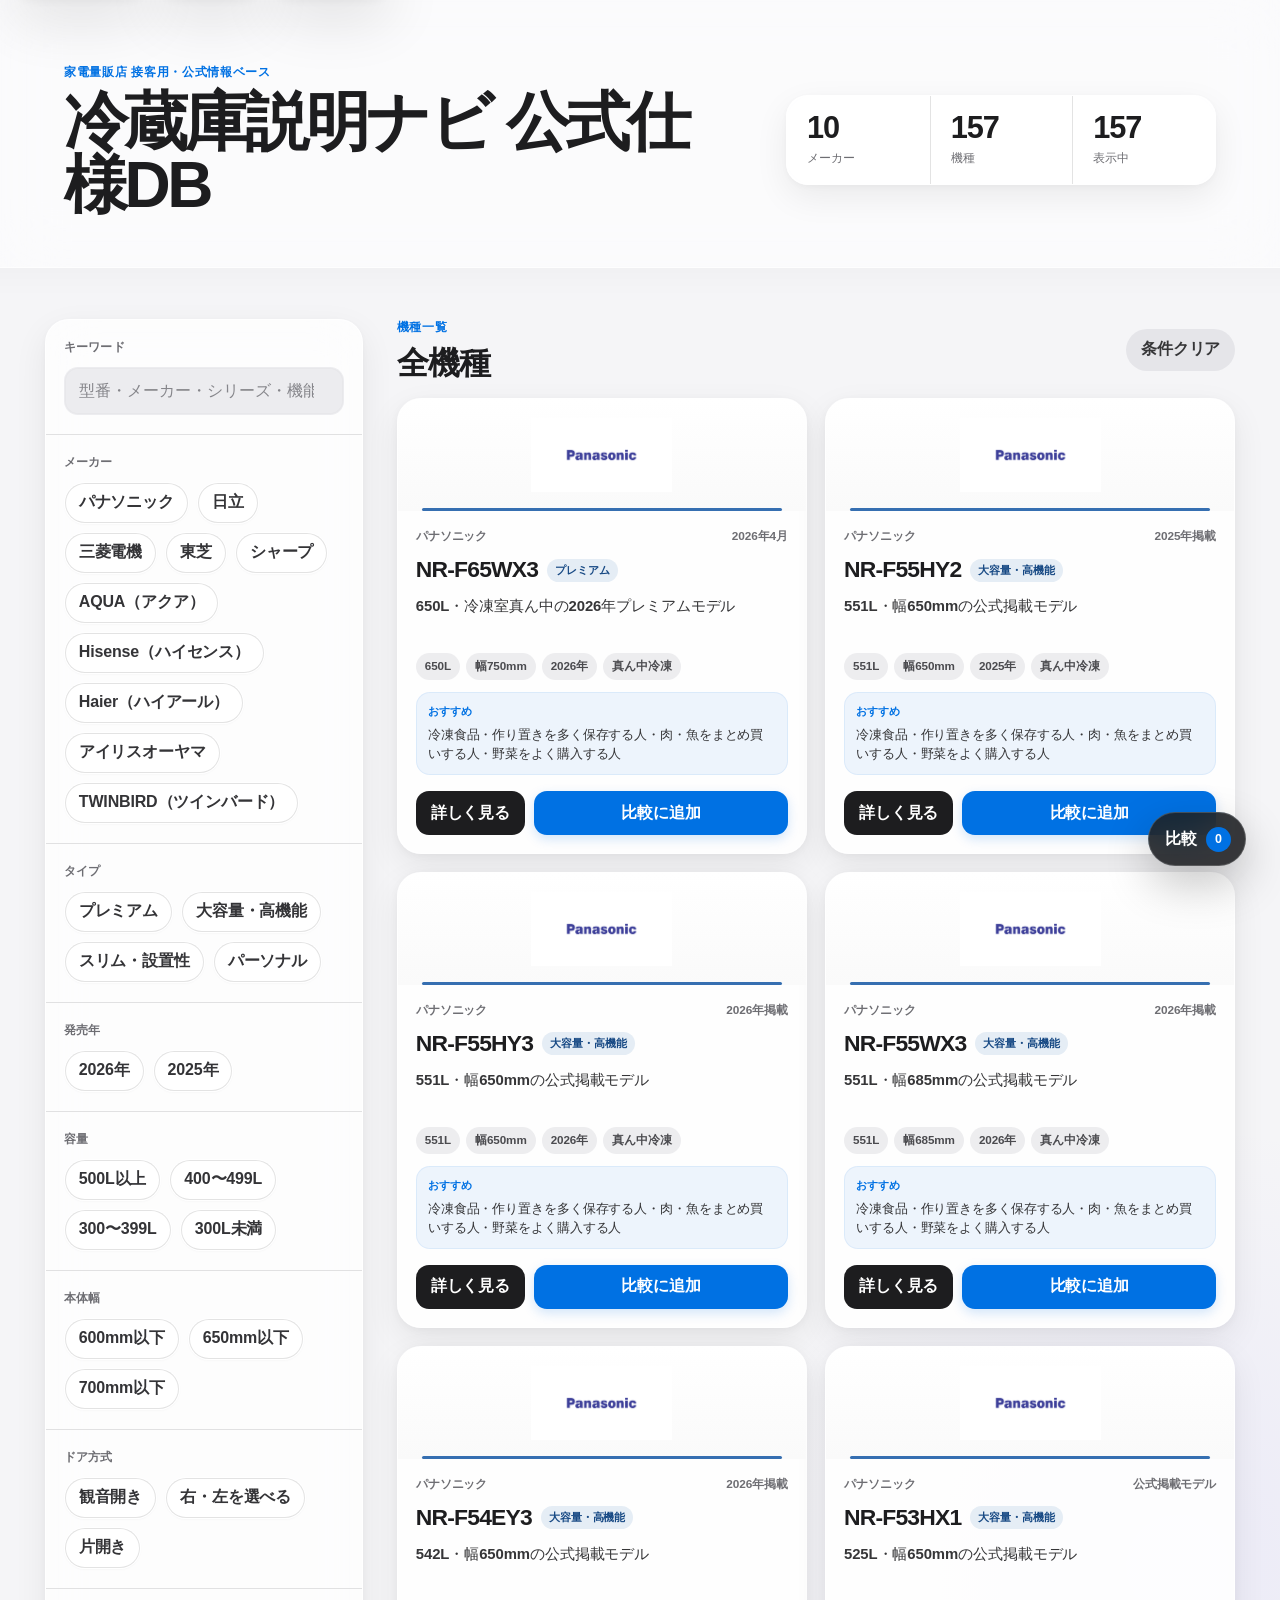
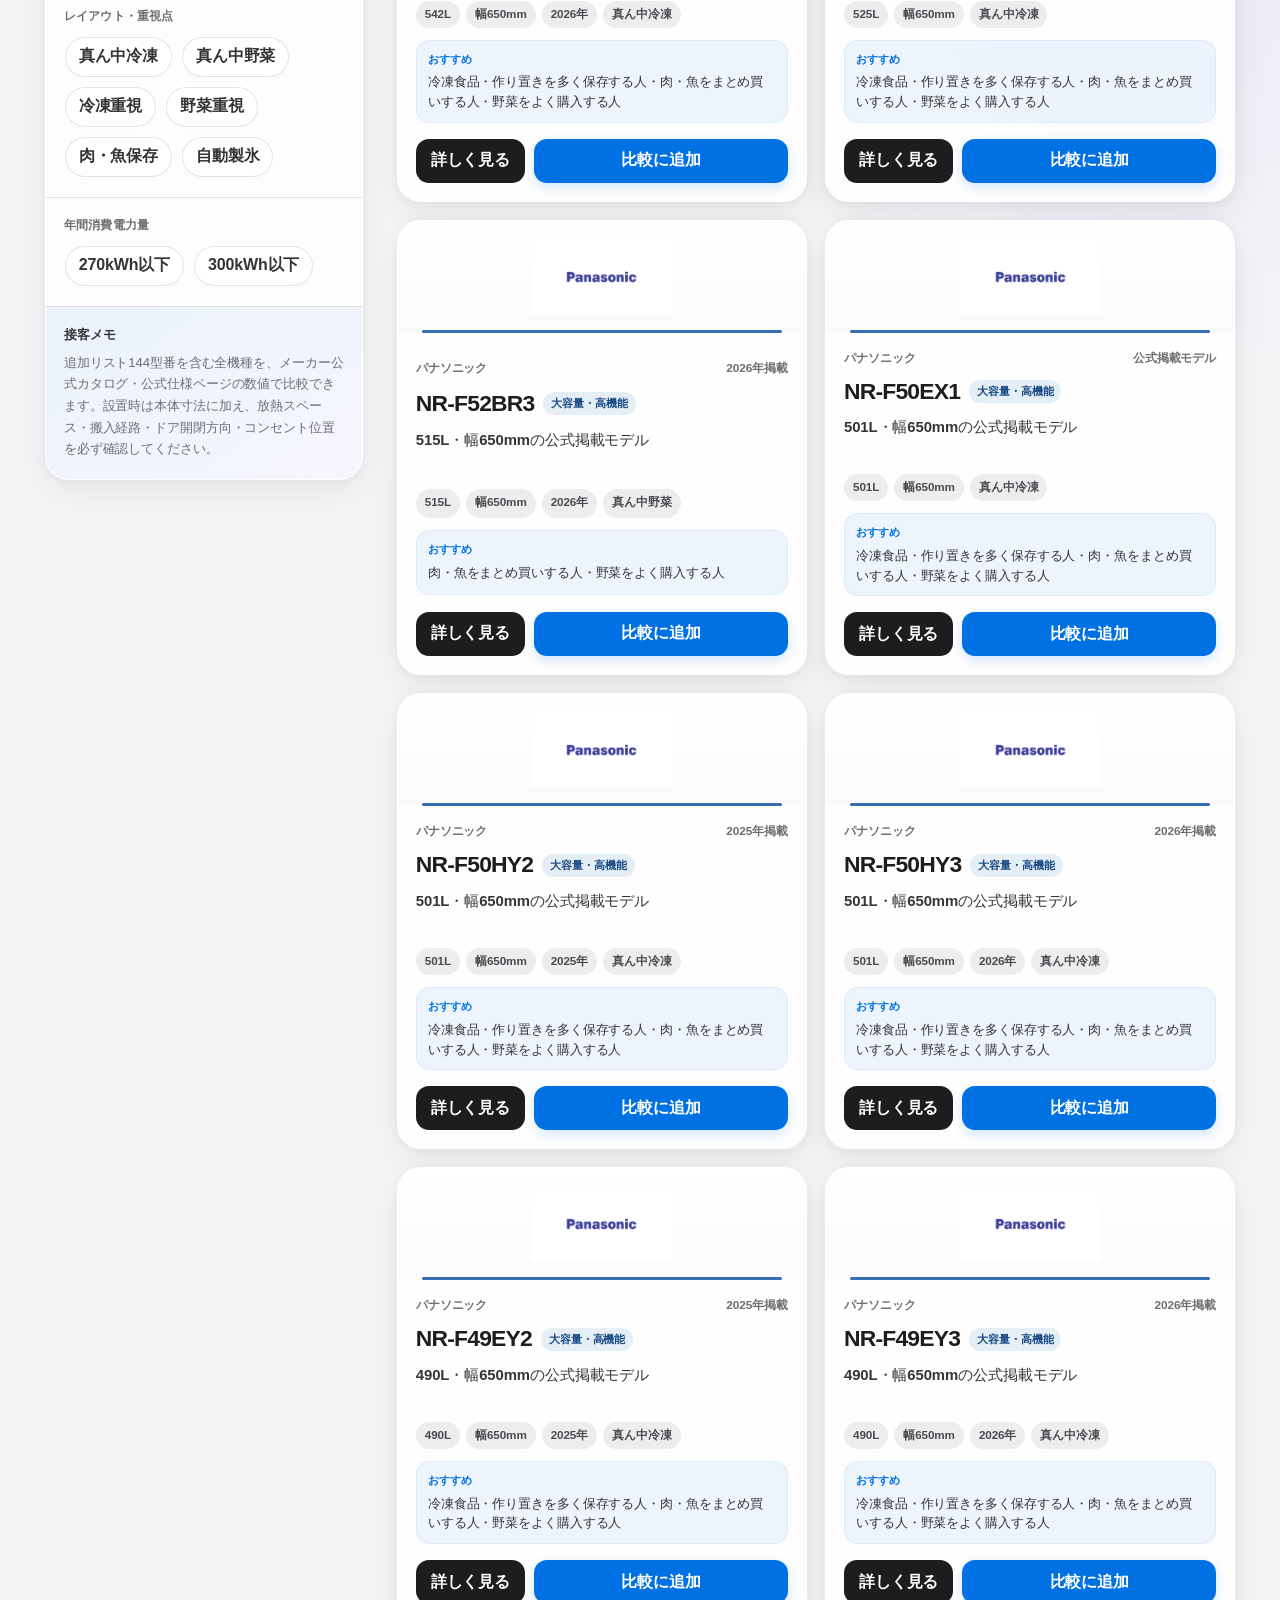
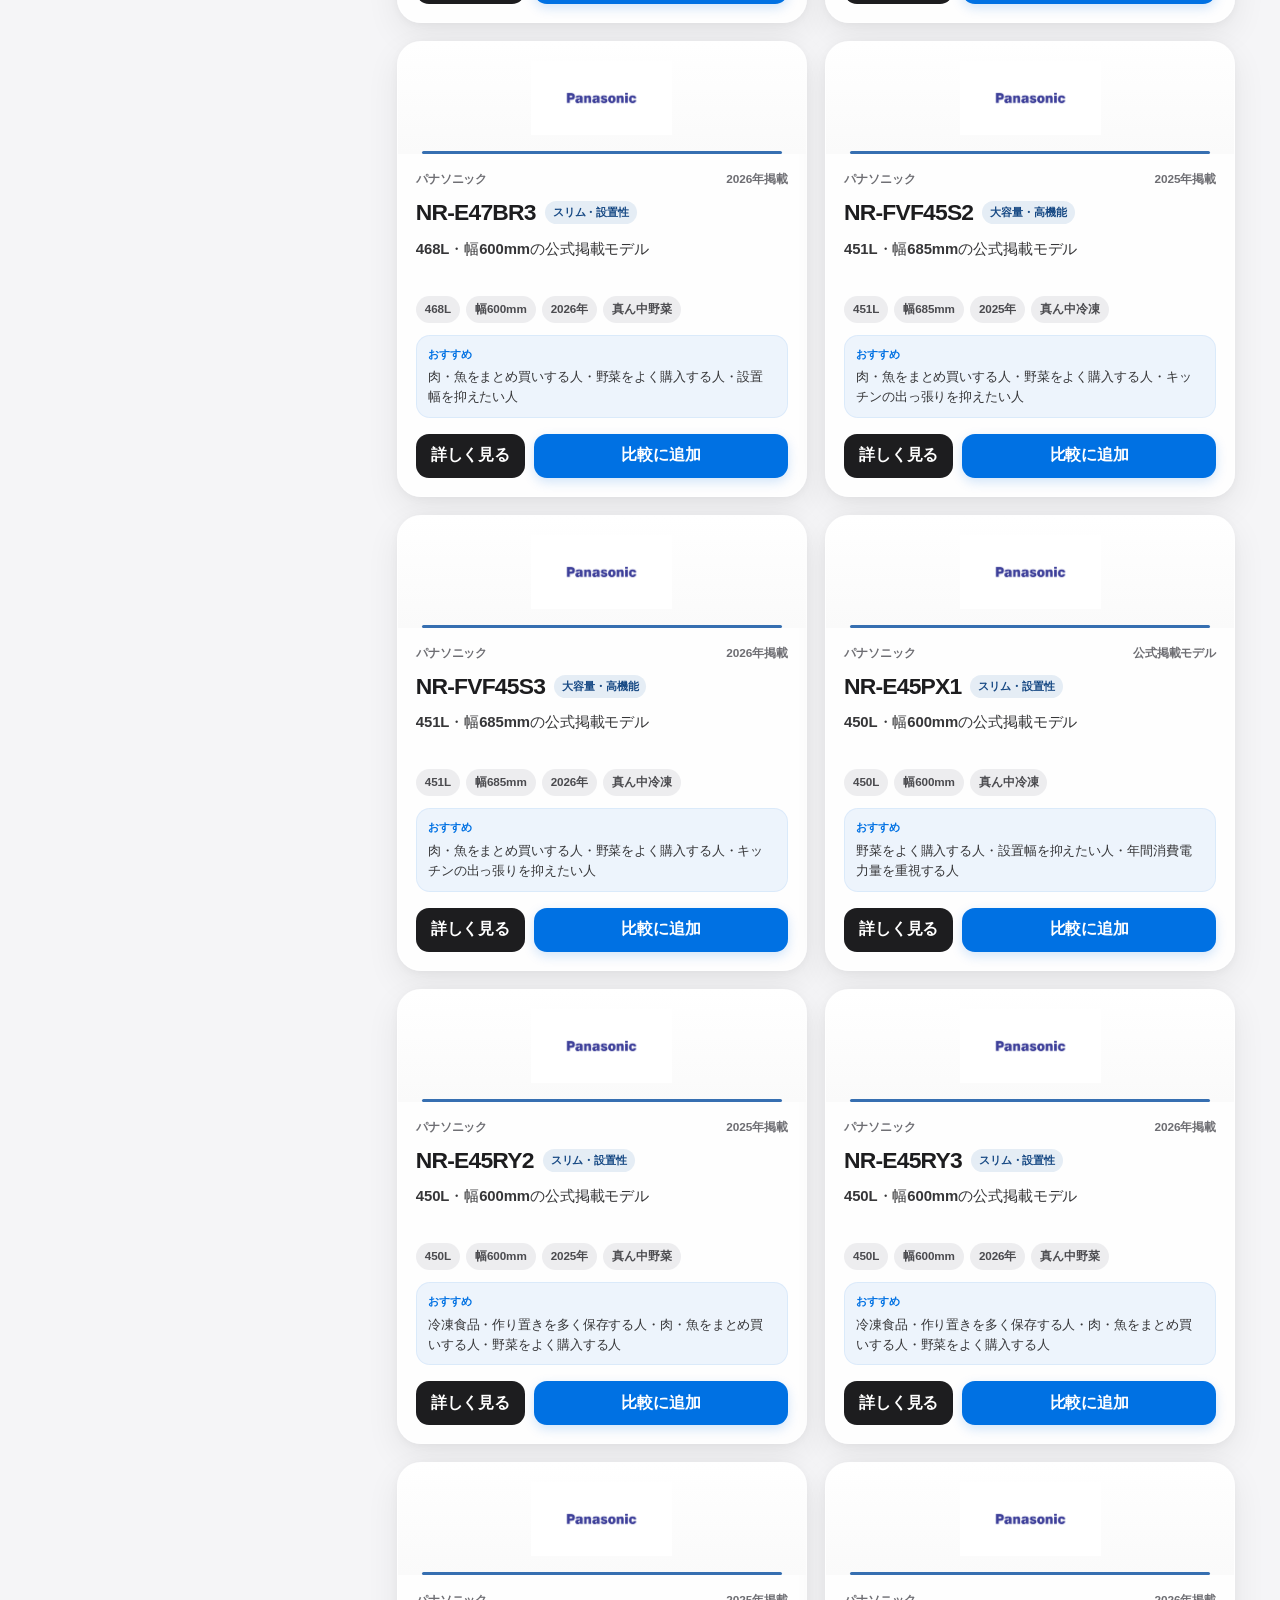
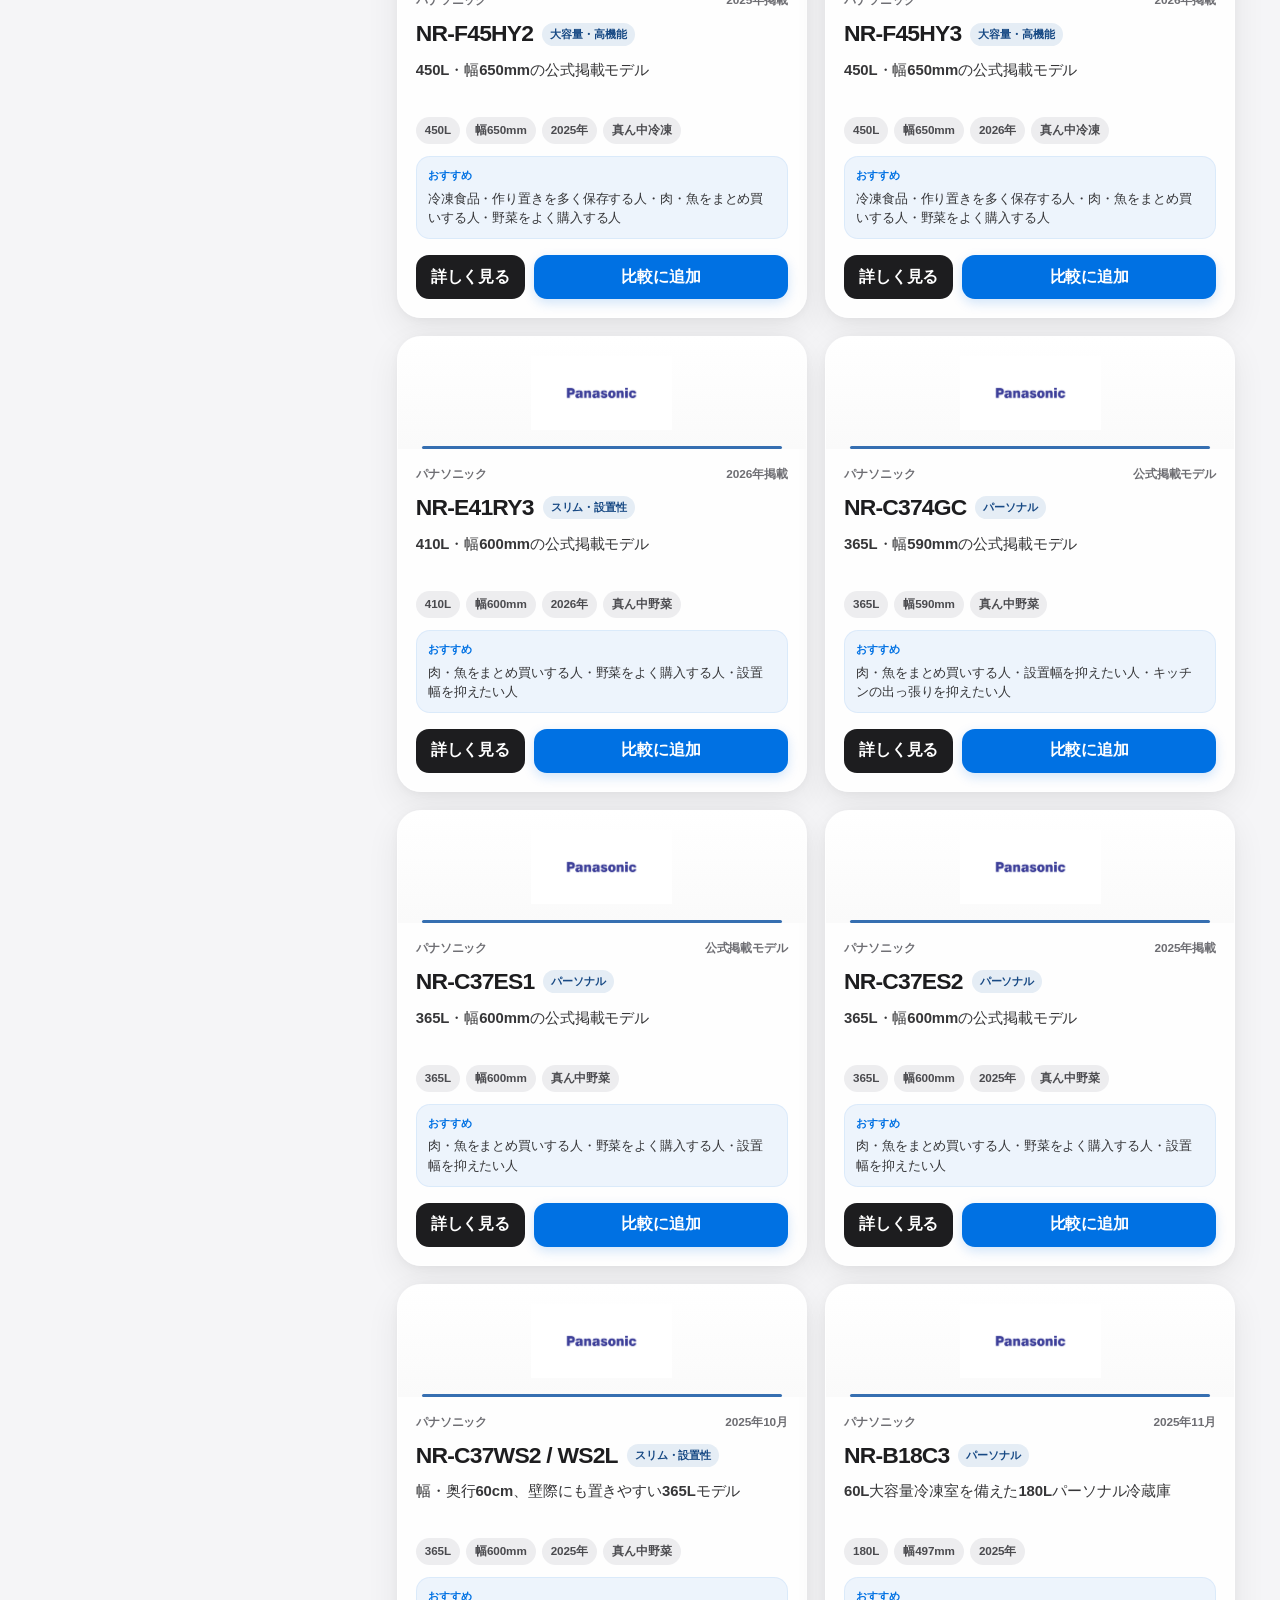
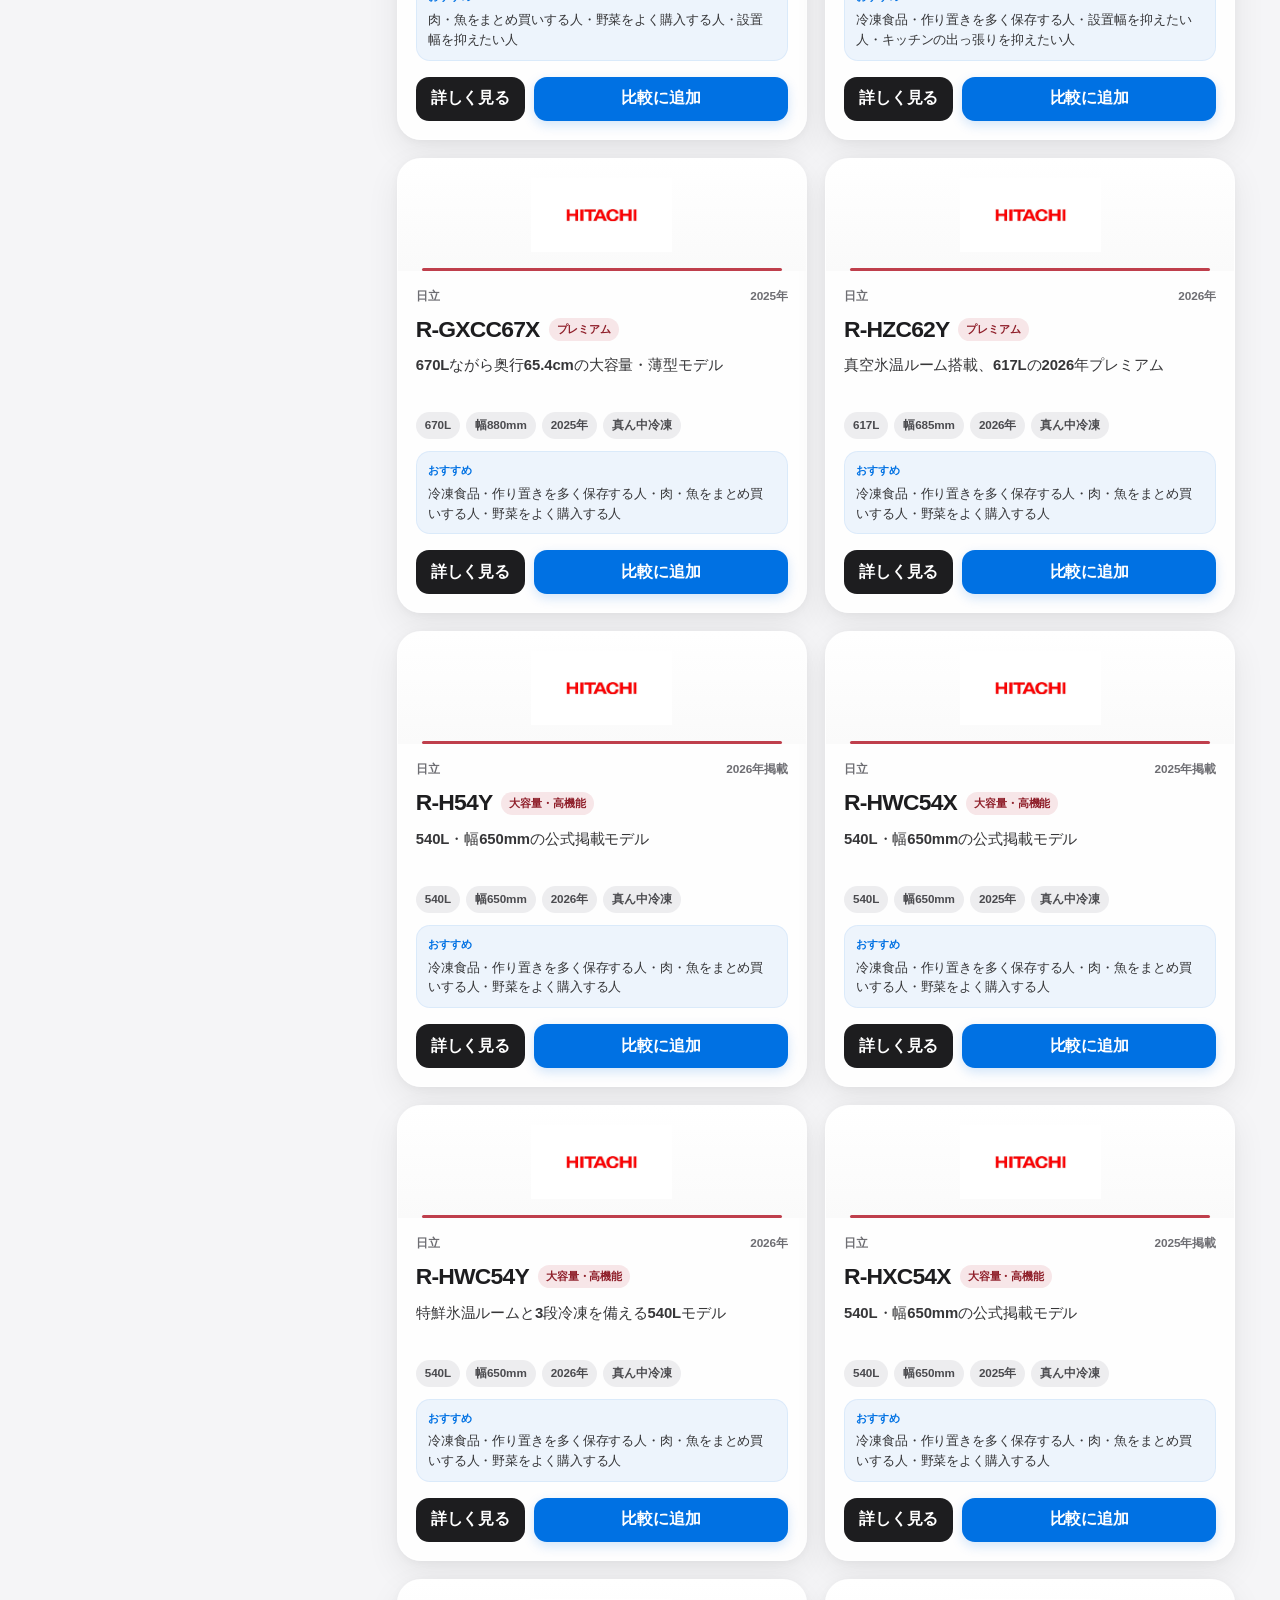
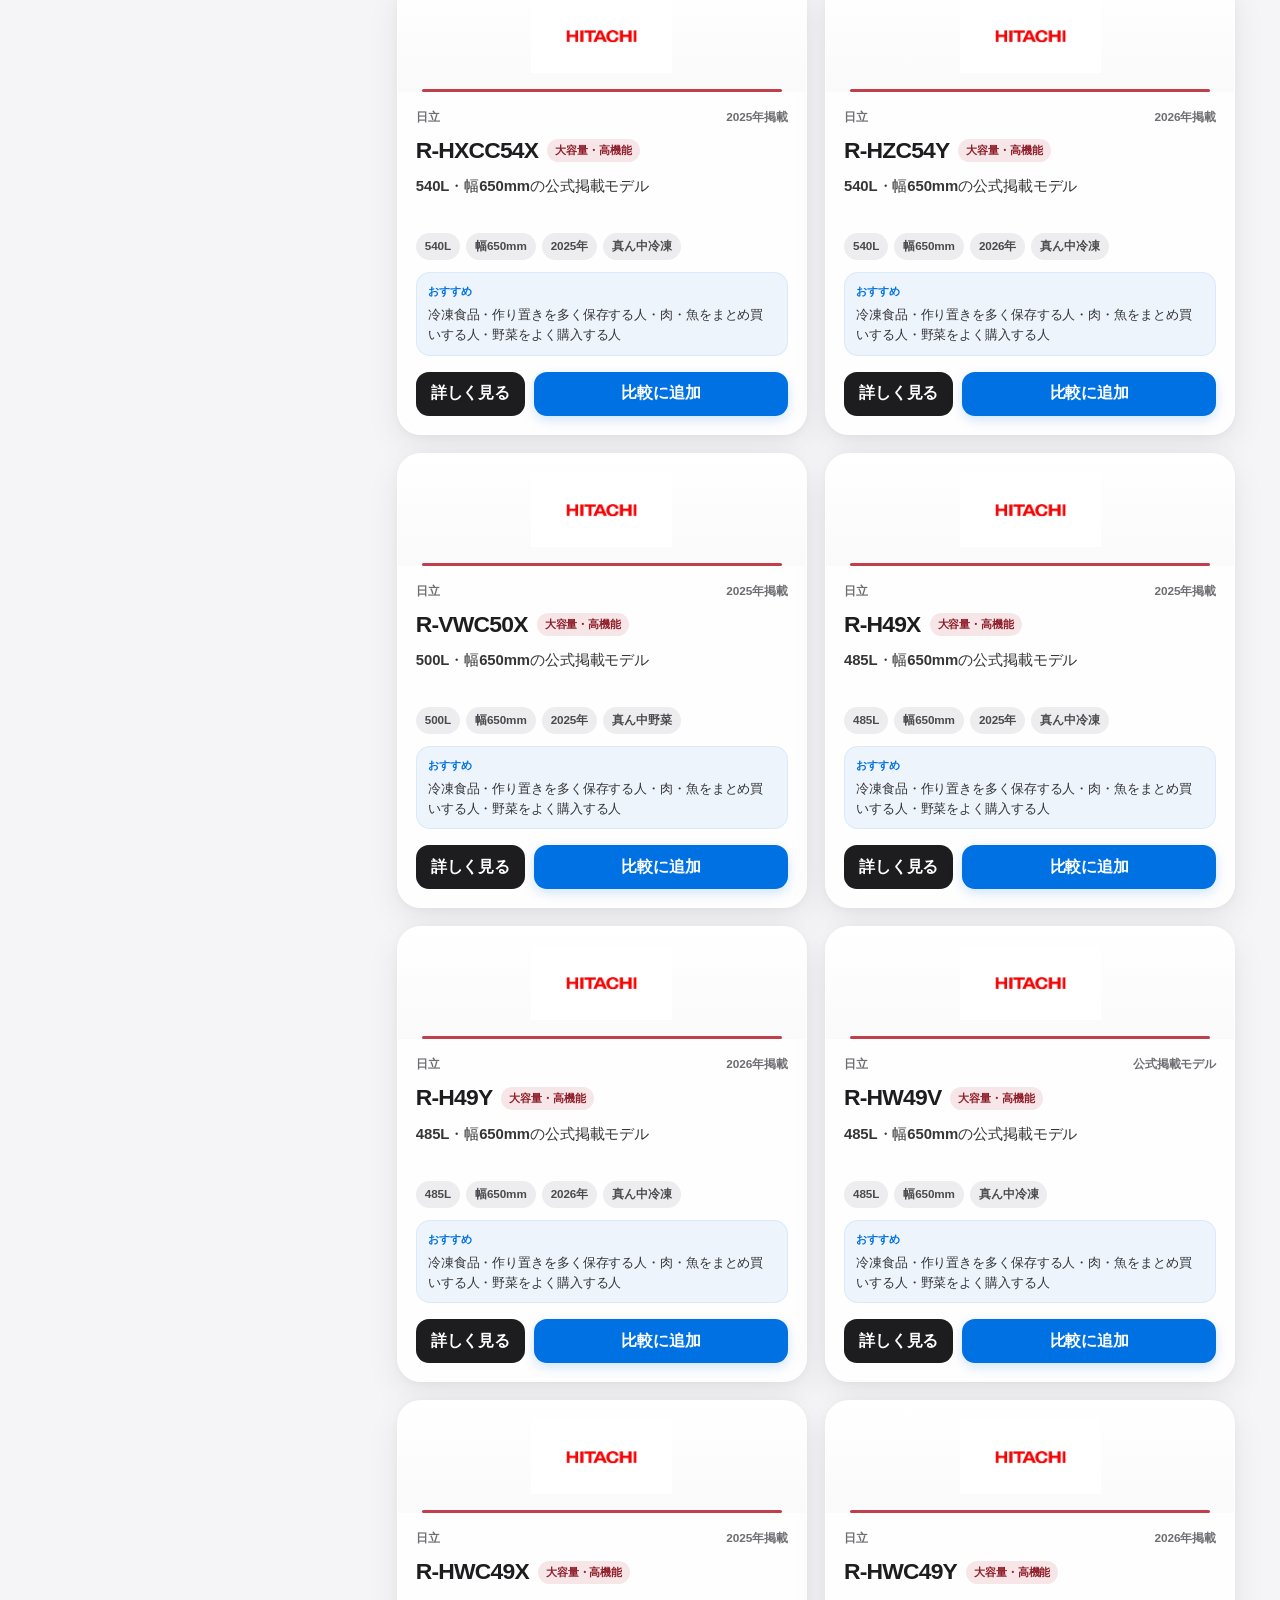
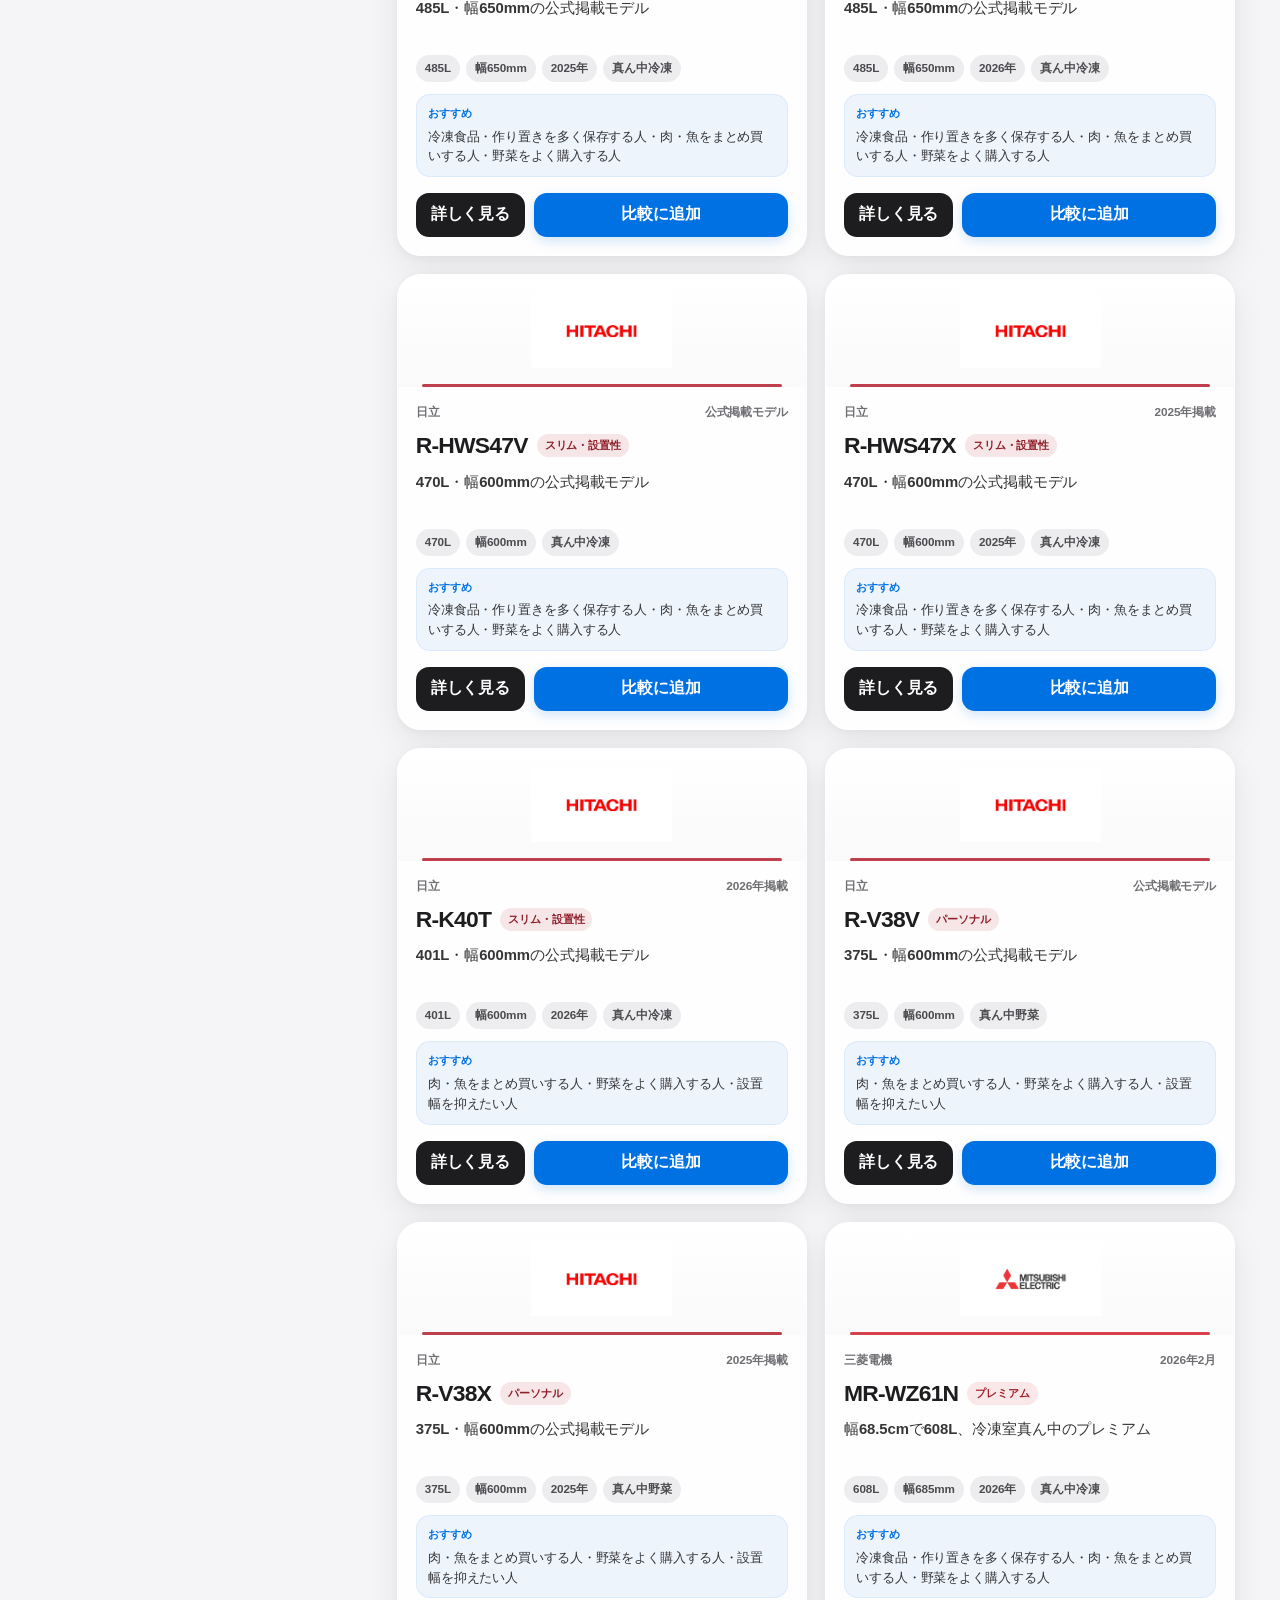
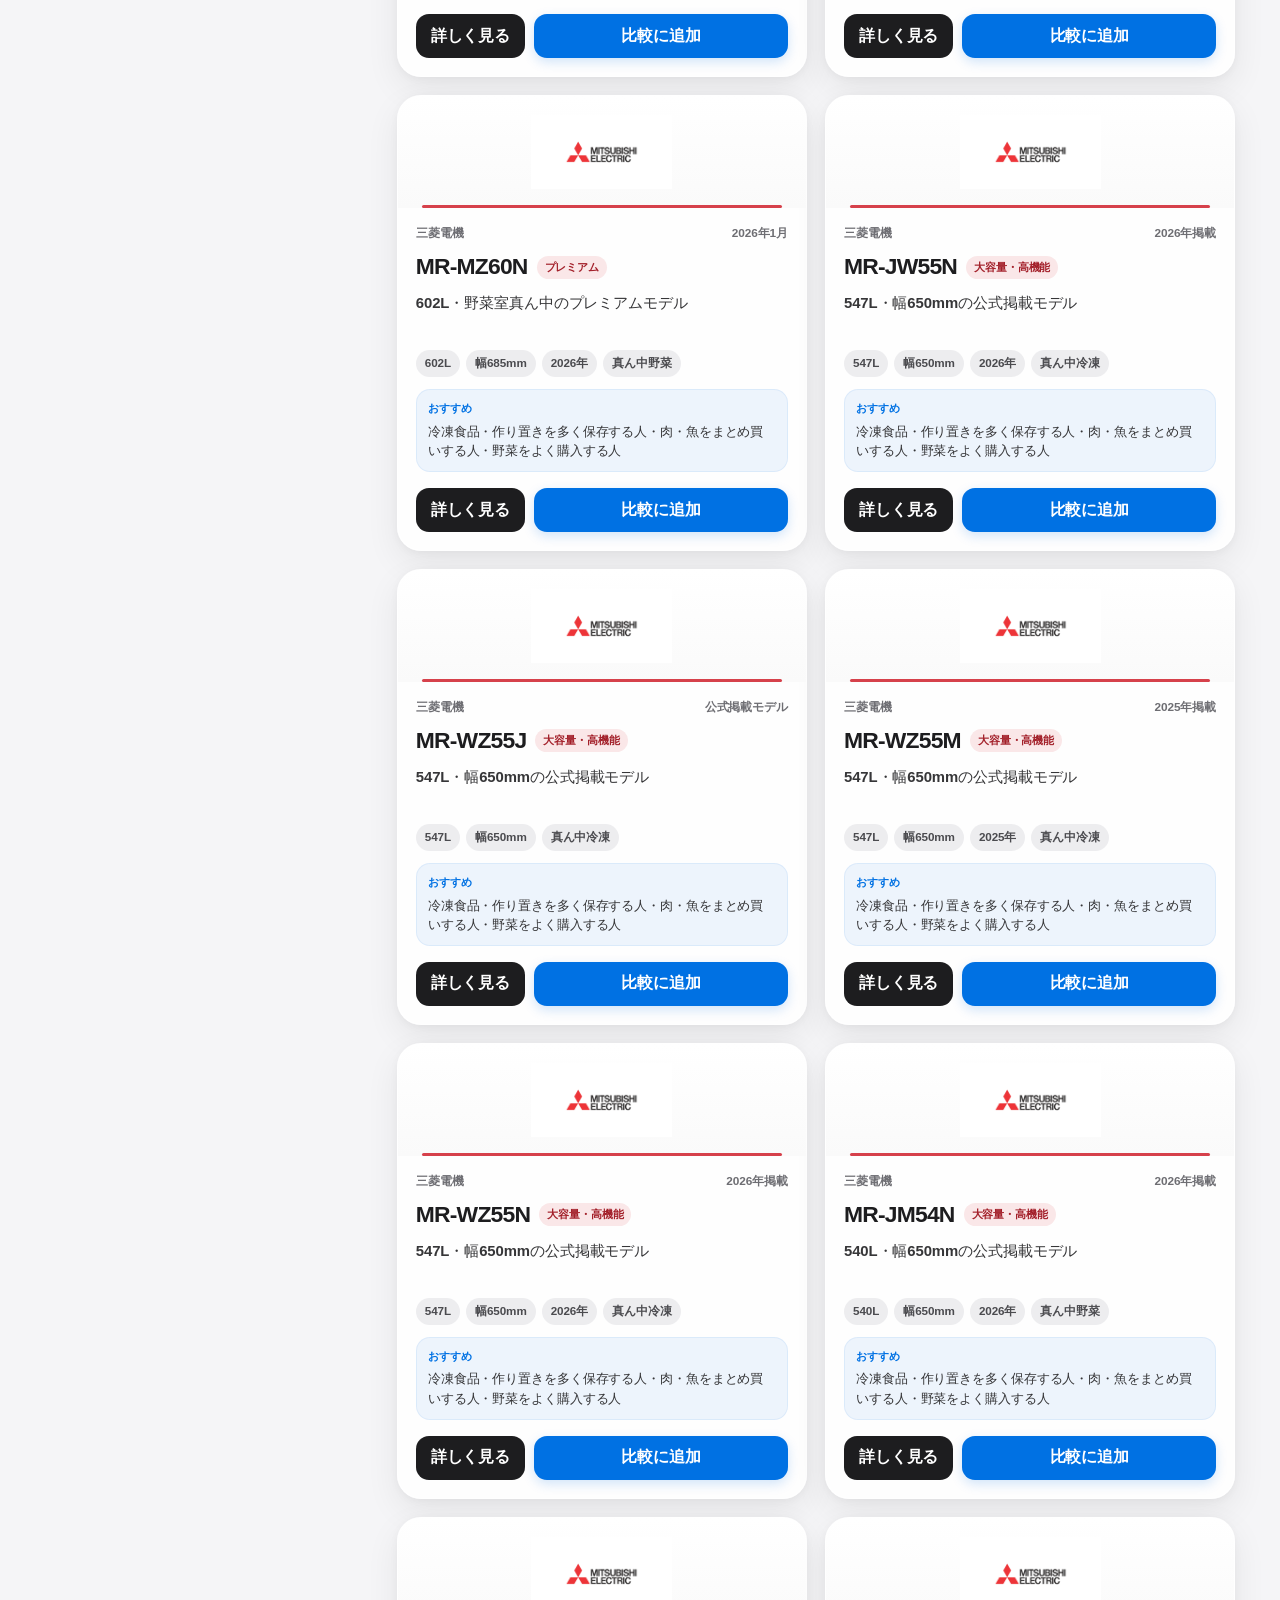
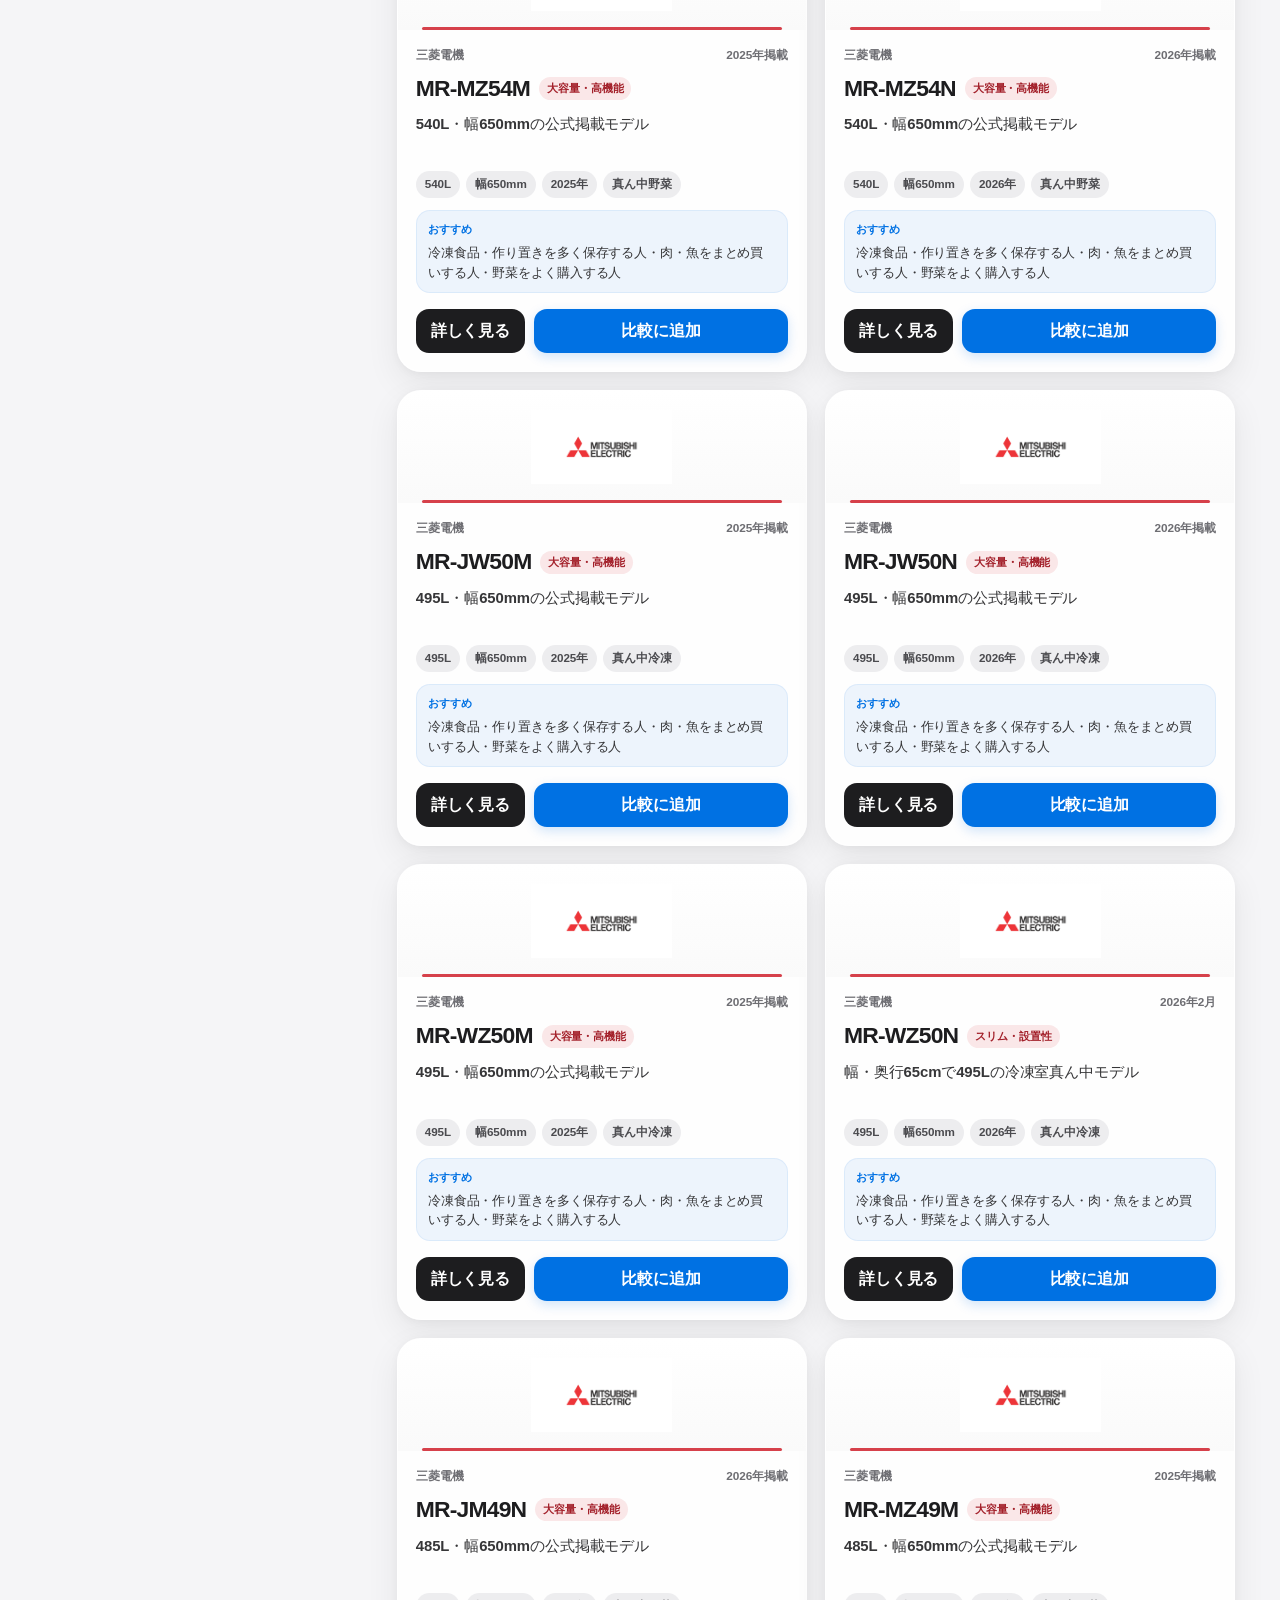
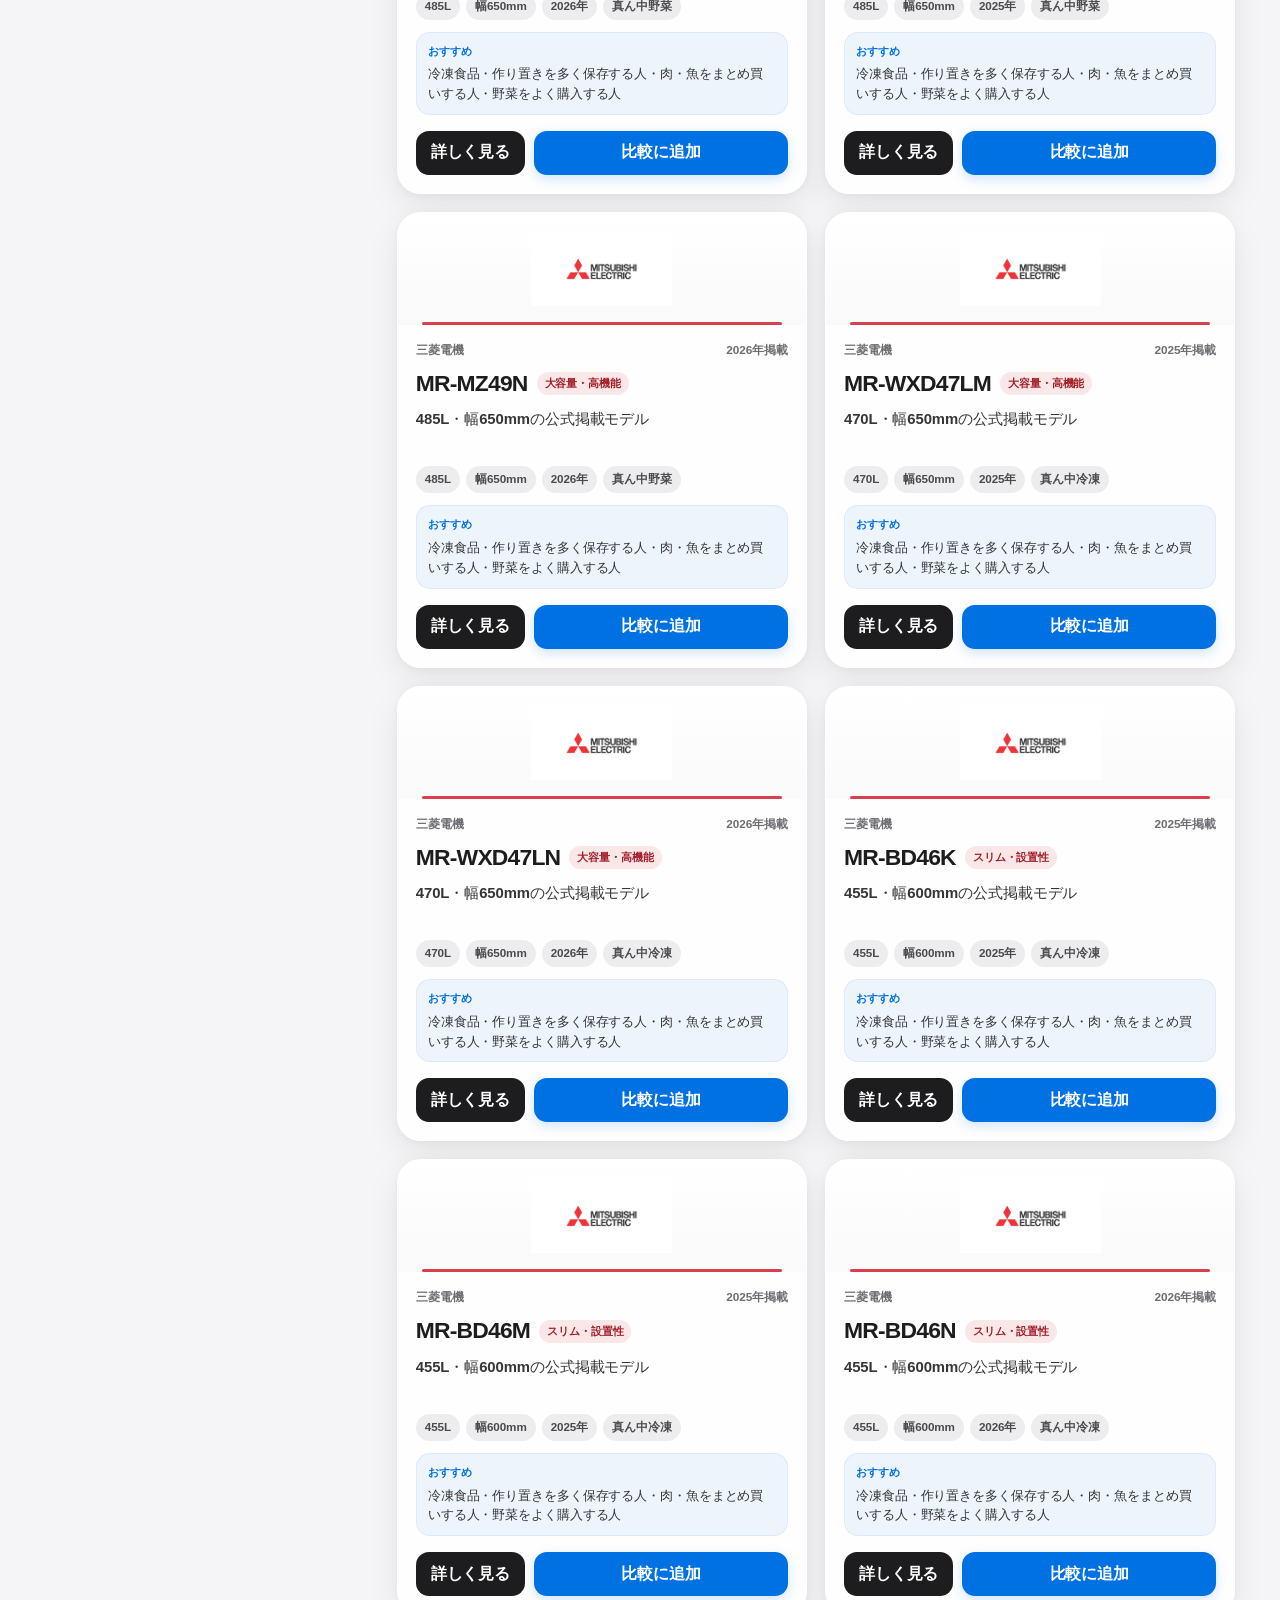
==== commit 78951d9d: "Update refrigerator comparison data and Apple-style UI" ====
--- a/app/index.html
+++ b/app/index.html
@@ -5,7 +5,8 @@
     <meta name="viewport" content="width=device-width, initial-scale=1" />
     <meta name="description" content="2025・2026年発売の冷蔵庫を、メーカー・タイプ・発売年・容量から比較できる接客ナビ" />
     <title>家電説明ナビ</title>
-    <link rel="stylesheet" href="styles.css?v=20260818" />
+    <link rel="stylesheet" href="styles.css?v=20260822-logos" />
+    <link rel="stylesheet" href="apple-ui.css?v=20260918-2" />
   </head>
   <body>
     <nav class="skip-links" aria-label="スキップリンク">
@@ -145,7 +146,7 @@
       </div>
     </dialog>
 
-    <script src="data.js?v=20260818"></script>
-    <script src="app.js?v=20260818"></script>
+    <script src="data.js?v=20260901-catalog-audit-4"></script>
+    <script src="app.js?v=20260917-filter-scroll-1"></script>
   </body>
 </html>
--- a/app/styles.css
+++ b/app/styles.css
@@ -343,6 +343,7 @@
   display: grid;
   place-items: center;
   height: 104px;
+  overflow: hidden;
   padding: 10px 16px;
   background: #fff;
   border-bottom: 5px solid var(--accent, var(--teal));
@@ -350,11 +351,11 @@
 
 .card-media img {
   display: block;
-  width: auto;
-  max-width: 100%;
-  height: auto;
-  max-height: 74px;
-  object-fit: contain;
+  width: 100%;
+  max-width: 340px;
+  height: 74px;
+  object-fit: cover;
+  object-position: center;
 }
 
 .card-body {
@@ -781,6 +782,29 @@
   color: var(--muted);
   font-size: 0.84rem;
   line-height: 1.6;
+}
+
+.compare-feature-list {
+  display: grid;
+  gap: 7px;
+  min-width: 0;
+}
+
+.compare-feature-tip summary {
+  min-height: 36px;
+  border-radius: 11px;
+  padding: 7px 8px;
+  font-size: 0.76rem;
+}
+
+.compare-feature-tip p {
+  font-size: 0.76rem;
+  line-height: 1.55;
+}
+
+.compare-feature-tip .feature-badge {
+  padding: 2px 5px;
+  font-size: 0.62rem;
 }
 
 .resource-actions {
@@ -1047,6 +1071,7 @@
   display: grid;
   place-items: center;
   height: 108px;
+  overflow: hidden;
   padding: 10px 18px;
   background: #fff;
   border-bottom: 5px solid var(--accent, var(--teal));
@@ -1054,11 +1079,11 @@
 
 .maker-logo img {
   display: block;
-  width: auto;
-  max-width: 100%;
-  height: auto;
-  max-height: 78px;
-  object-fit: contain;
+  width: 100%;
+  max-width: 340px;
+  height: 78px;
+  object-fit: cover;
+  object-position: center;
 }
 
 .maker-copy {
@@ -1240,7 +1265,7 @@
   }
 
   .card-media img {
-    max-height: 64px;
+    height: 64px;
   }
 
   .card-body {
@@ -1361,7 +1386,7 @@
   }
 
   .maker-logo img {
-    max-height: 70px;
+    height: 70px;
   }
 
   .mobile-jumpbar {
@@ -1850,6 +1875,24 @@
   color: #6f6a63;
 }
 
+.presence-value {
+  display: inline-block;
+  min-width: 1.5em;
+  font-size: 1.25rem;
+  line-height: 1;
+  text-align: center;
+}
+
+.intentional-empty {
+  display: inline-block;
+  min-height: 1.25em;
+  min-width: 1px;
+}
+
+.center-room-value {
+  font-weight: 850;
+}
+
 .value-description,
 .calculation-note {
   display: block;
--- a/app/apple-ui.css
+++ b/app/apple-ui.css
@@ -0,0 +1,1139 @@
+/* Apple-inspired presentation layer
+   Keeps the existing information architecture while refining material,
+   typography, depth, feedback, and responsive behavior. */
+
+:root {
+  --paper: #f5f5f7;
+  --surface: rgba(255, 255, 255, 0.86);
+  --surface-strong: #ffffff;
+  --surface-soft: rgba(247, 247, 250, 0.9);
+  --ink: #1d1d1f;
+  --muted: #6e6e73;
+  --line: rgba(0, 0, 0, 0.11);
+  --line-strong: rgba(0, 0, 0, 0.18);
+  --teal: #0071e3;
+  --green: #248a3d;
+  --amber: #a05a00;
+  --coral: #d70015;
+  --blue: #0071e3;
+  --focus: #0071e3;
+  --apple-blue: #0071e3;
+  --apple-blue-pressed: #0062c4;
+  --apple-fill: rgba(118, 118, 128, 0.12);
+  --apple-fill-strong: rgba(118, 118, 128, 0.2);
+  --shadow: 0 12px 34px rgba(0, 0, 0, 0.07), 0 2px 8px rgba(0, 0, 0, 0.04);
+  --shadow-raised: 0 22px 58px rgba(0, 0, 0, 0.12), 0 4px 14px rgba(0, 0, 0, 0.06);
+  font-family: -apple-system, BlinkMacSystemFont, "SF Pro Text", "SF Pro Display", "Helvetica Neue", "Hiragino Sans", "Yu Gothic UI", sans-serif;
+  font-optical-sizing: auto;
+  color: var(--ink);
+  background: var(--paper);
+  -webkit-font-smoothing: antialiased;
+  text-rendering: optimizeLegibility;
+}
+
+html {
+  background: var(--paper);
+}
+
+body {
+  min-height: 100vh;
+  color: var(--ink);
+  background:
+    radial-gradient(circle at 12% -8%, rgba(0, 113, 227, 0.1), transparent 32rem),
+    radial-gradient(circle at 92% 4%, rgba(106, 92, 255, 0.07), transparent 28rem),
+    var(--paper);
+  letter-spacing: -0.006em;
+}
+
+button,
+input,
+summary {
+  -webkit-tap-highlight-color: transparent;
+}
+
+button,
+a,
+summary,
+input {
+  transition:
+    color 180ms ease,
+    background-color 180ms ease,
+    border-color 180ms ease,
+    box-shadow 220ms ease,
+    opacity 180ms ease,
+    transform 100ms ease-out;
+}
+
+:where(button, a, summary):active {
+  transform: scale(0.97);
+}
+
+:where(a, button, input, summary, [tabindex="0"]):focus-visible,
+.skip-target:focus {
+  outline: none;
+  box-shadow: 0 0 0 4px rgba(0, 113, 227, 0.24);
+}
+
+.skip-links {
+  top: 12px;
+  left: 12px;
+  gap: 8px;
+}
+
+.skip-links a {
+  border: 1px solid rgba(255, 255, 255, 0.28);
+  border-radius: 999px;
+  background: rgba(29, 29, 31, 0.88);
+  box-shadow: var(--shadow-raised);
+  backdrop-filter: blur(18px) saturate(160%);
+  -webkit-backdrop-filter: blur(18px) saturate(160%);
+  font-weight: 650;
+}
+
+.topbar {
+  position: relative;
+  isolation: isolate;
+  align-items: center;
+  gap: clamp(24px, 5vw, 72px);
+  padding: clamp(34px, 5vw, 72px) clamp(22px, 5vw, 72px) clamp(28px, 4vw, 52px);
+  border-bottom: 0;
+  background: rgba(255, 255, 255, 0.58);
+  box-shadow: inset 0 -1px 0 rgba(255, 255, 255, 0.7);
+  backdrop-filter: blur(30px) saturate(170%);
+  -webkit-backdrop-filter: blur(30px) saturate(170%);
+}
+
+.topbar::after {
+  position: absolute;
+  right: 0;
+  bottom: -28px;
+  left: 0;
+  z-index: -1;
+  height: 28px;
+  background: linear-gradient(180deg, rgba(0, 0, 0, 0.045), transparent);
+  content: "";
+  opacity: 0.38;
+  pointer-events: none;
+}
+
+.brand {
+  min-width: 0;
+}
+
+.brand h1,
+.section-head h2,
+.result-head h2,
+.filter-block h2 {
+  letter-spacing: -0.025em;
+}
+
+.brand h1 {
+  max-width: 900px;
+  font-size: clamp(2.45rem, 5vw, 4.75rem);
+  font-weight: 740;
+  line-height: 0.98;
+  letter-spacing: -0.055em;
+}
+
+.kicker {
+  margin-bottom: 10px;
+  color: var(--apple-blue);
+  font-size: 0.76rem;
+  font-weight: 700;
+  letter-spacing: 0.055em;
+  text-transform: none;
+}
+
+.summary-strip {
+  overflow: hidden;
+  min-width: min(430px, 100%);
+  border: 1px solid rgba(255, 255, 255, 0.78);
+  border-radius: 22px;
+  background: rgba(255, 255, 255, 0.72);
+  box-shadow: var(--shadow);
+  backdrop-filter: blur(22px) saturate(165%);
+  -webkit-backdrop-filter: blur(22px) saturate(165%);
+}
+
+.summary-strip div {
+  padding: 17px 20px;
+  border-left-color: var(--line);
+}
+
+.summary-strip span {
+  font-size: clamp(1.45rem, 2.4vw, 2rem);
+  font-weight: 720;
+  letter-spacing: -0.035em;
+}
+
+.summary-strip small {
+  margin-top: 7px;
+  color: var(--muted);
+  font-size: 0.74rem;
+  font-weight: 560;
+}
+
+main {
+  width: min(1640px, 100%);
+  margin: 0 auto;
+  padding: clamp(30px, 4vw, 56px) clamp(16px, 3.5vw, 52px) 72px;
+}
+
+.workbench {
+  grid-template-columns: minmax(270px, 318px) minmax(0, 1fr);
+  gap: clamp(22px, 3vw, 34px);
+}
+
+.control-panel {
+  top: 22px;
+  overflow: hidden;
+  border: 1px solid rgba(255, 255, 255, 0.78);
+  border-radius: 24px;
+  background: rgba(255, 255, 255, 0.74);
+  box-shadow: var(--shadow);
+  backdrop-filter: blur(24px) saturate(175%);
+  -webkit-backdrop-filter: blur(24px) saturate(175%);
+}
+
+.search-box,
+.filter-block,
+.filter-note {
+  padding: 19px 18px;
+  border-bottom-color: var(--line);
+}
+
+.search-box span,
+.filter-block h2 {
+  margin-bottom: 11px;
+  color: var(--muted);
+  font-size: 0.78rem;
+  font-weight: 650;
+  letter-spacing: 0.015em;
+}
+
+.search-box input {
+  min-height: 48px;
+  border: 1px solid transparent;
+  border-radius: 14px;
+  padding: 11px 14px;
+  background: var(--apple-fill);
+  color: var(--ink);
+  box-shadow: inset 0 0 0 1px rgba(0, 0, 0, 0.025);
+  font-size: 16px;
+}
+
+.search-box input:focus {
+  border-color: rgba(0, 113, 227, 0.55);
+  background: rgba(255, 255, 255, 0.94);
+  box-shadow: 0 0 0 4px rgba(0, 113, 227, 0.14);
+  outline: 0;
+}
+
+.search-box input::placeholder {
+  color: #86868b;
+}
+
+.chip-grid {
+  gap: 8px;
+}
+
+.chip,
+.ghost-button,
+.preset-button,
+.compare-button,
+.db-button {
+  min-height: 42px;
+  border: 1px solid transparent;
+  border-radius: 999px;
+  padding: 9px 14px;
+  font-weight: 640;
+  letter-spacing: -0.01em;
+}
+
+.chip {
+  background: rgba(255, 255, 255, 0.88);
+  color: #343437;
+  box-shadow: inset 0 0 0 1px var(--line), 0 1px 2px rgba(0, 0, 0, 0.025);
+}
+
+.chip.is-active,
+.preset-button.is-active {
+  border-color: rgba(0, 113, 227, 0.18);
+  background: rgba(0, 113, 227, 0.12);
+  color: #0058b0;
+  box-shadow: inset 0 0 0 1px rgba(0, 113, 227, 0.26);
+}
+
+.selected-mark {
+  display: inline-grid;
+  place-items: center;
+  width: 18px;
+  height: 18px;
+  border-radius: 50%;
+  background: var(--apple-blue);
+  color: #fff;
+  font-size: 0.68rem;
+  font-weight: 800;
+}
+
+.filter-note {
+  border-bottom: 0;
+  background: linear-gradient(145deg, rgba(0, 113, 227, 0.075), rgba(106, 92, 255, 0.045));
+}
+
+.filter-note strong {
+  color: #37373a;
+  font-size: 0.82rem;
+  font-weight: 680;
+}
+
+.filter-note p {
+  color: var(--muted);
+  font-size: 0.82rem;
+  line-height: 1.65;
+}
+
+.result-head,
+.section-head {
+  margin-bottom: 18px;
+}
+
+.result-head h2,
+.section-head h2 {
+  font-size: clamp(1.72rem, 2.5vw, 2.35rem);
+  font-weight: 720;
+  line-height: 1.08;
+}
+
+.ghost-button {
+  border-color: transparent;
+  background: var(--apple-fill);
+  color: #363638;
+}
+
+.series-grid {
+  grid-template-columns: repeat(auto-fill, minmax(292px, 1fr));
+  gap: 18px;
+}
+
+.series-card {
+  min-height: 0;
+  overflow: hidden;
+  border: 1px solid rgba(255, 255, 255, 0.86);
+  border-radius: 24px;
+  background: rgba(255, 255, 255, 0.88);
+  box-shadow: var(--shadow);
+  transition:
+    transform 340ms cubic-bezier(0.22, 1, 0.36, 1),
+    box-shadow 340ms cubic-bezier(0.22, 1, 0.36, 1),
+    border-color 180ms ease;
+}
+
+.card-media {
+  position: relative;
+  height: 112px;
+  border-bottom: 0;
+  padding: 17px 22px;
+  background: linear-gradient(180deg, #fff, #fafafa);
+}
+
+.card-media::after,
+.maker-logo::after {
+  position: absolute;
+  right: 24px;
+  bottom: 0;
+  left: 24px;
+  height: 3px;
+  border-radius: 999px;
+  background: var(--accent, var(--apple-blue));
+  content: "";
+  opacity: 0.85;
+}
+
+.card-media img,
+.maker-logo img {
+  object-fit: contain;
+}
+
+.card-body {
+  gap: 12px;
+  padding: 18px;
+}
+
+.maker-label {
+  color: var(--muted);
+  font-size: 0.74rem;
+  font-weight: 600;
+}
+
+.series-title {
+  align-items: center;
+  gap: 9px;
+}
+
+.series-title h3 {
+  font-size: 1.43rem;
+  font-weight: 710;
+  line-height: 1.12;
+  letter-spacing: -0.035em;
+}
+
+.grade {
+  border-radius: 999px;
+  padding: 4px 8px;
+  background: color-mix(in srgb, var(--accent, var(--apple-blue)) 11%, white);
+  color: color-mix(in srgb, var(--accent, var(--apple-blue)) 75%, #1d1d1f);
+  font-size: 0.7rem;
+  font-weight: 700;
+  white-space: nowrap;
+}
+
+.headline {
+  min-height: 46px;
+  color: #363638;
+  font-size: 0.93rem;
+  font-weight: 560;
+  line-height: 1.55;
+}
+
+.card-key-facts {
+  gap: 6px;
+}
+
+.card-key-facts span,
+.tag {
+  border: 0;
+  border-radius: 999px;
+  padding: 6px 9px;
+  background: var(--apple-fill);
+  color: #4b4b4f;
+  font-size: 0.73rem;
+  font-weight: 620;
+}
+
+.card-recommendation {
+  gap: 5px;
+  border: 0;
+  border-radius: 14px;
+  padding: 11px 12px;
+  background: rgba(0, 113, 227, 0.065);
+  box-shadow: inset 0 0 0 1px rgba(0, 113, 227, 0.08);
+  color: #363638;
+}
+
+.card-recommendation strong {
+  color: var(--apple-blue);
+  font-size: 0.7rem;
+  font-weight: 700;
+}
+
+.card-actions {
+  gap: 9px;
+  margin-top: 4px;
+}
+
+.card-actions .db-button,
+.card-actions .compare-button {
+  min-height: 44px;
+  border-radius: 13px;
+}
+
+.db-button {
+  border-color: transparent;
+  background: #1d1d1f;
+  color: #fff;
+}
+
+.compare-button {
+  border-color: transparent;
+  background: var(--apple-blue);
+  color: #fff;
+  box-shadow: 0 4px 12px rgba(0, 113, 227, 0.18);
+}
+
+.compare-button.is-selected {
+  border-color: rgba(0, 113, 227, 0.18);
+  background: rgba(0, 113, 227, 0.11);
+  color: #0058b0;
+  box-shadow: inset 0 0 0 1px rgba(0, 113, 227, 0.22);
+}
+
+.compare-button:disabled {
+  border-color: transparent;
+  background: var(--apple-fill);
+  color: #9a9a9f;
+  box-shadow: none;
+}
+
+.active-filter-summary {
+  margin-bottom: 14px;
+  font-size: 0.78rem;
+}
+
+.active-filter-summary strong {
+  background: rgba(0, 113, 227, 0.1);
+  color: #0058b0;
+  font-weight: 680;
+}
+
+.empty-state,
+.no-results {
+  border: 1px solid rgba(255, 255, 255, 0.76);
+  border-radius: 20px;
+  padding: 22px;
+  background: rgba(255, 255, 255, 0.64);
+  box-shadow: var(--shadow);
+  backdrop-filter: blur(18px);
+  -webkit-backdrop-filter: blur(18px);
+}
+
+.comparison-band,
+.guide-band {
+  margin-top: 52px;
+  border-top: 0;
+  padding-top: 0;
+}
+
+.comparison-controls {
+  gap: 10px 14px;
+  margin-bottom: 14px;
+  border: 1px solid rgba(255, 255, 255, 0.78);
+  border-radius: 18px;
+  padding: 12px 14px;
+  background: rgba(255, 255, 255, 0.72);
+  box-shadow: 0 6px 22px rgba(0, 0, 0, 0.05);
+  backdrop-filter: blur(20px) saturate(160%);
+  -webkit-backdrop-filter: blur(20px) saturate(160%);
+}
+
+.switch-control {
+  font-weight: 640;
+}
+
+.switch-control input {
+  accent-color: var(--apple-blue);
+}
+
+.comparison-controls .unresolved-report-link,
+.comparison-control-actions .ghost-button {
+  border: 0;
+  background: var(--apple-fill);
+  color: #3a3a3c;
+  font-weight: 620;
+}
+
+.table-wrap {
+  overflow: auto;
+  border: 1px solid rgba(255, 255, 255, 0.84);
+  border-radius: 24px;
+  background: rgba(255, 255, 255, 0.9);
+  box-shadow: var(--shadow);
+  scrollbar-color: rgba(60, 60, 67, 0.28) transparent;
+  scrollbar-width: thin;
+}
+
+.compare-block-title {
+  border-bottom: 0;
+  padding: 16px 18px 12px;
+  background: #1d1d1f;
+  color: #fff;
+}
+
+.compare-block-title.detail-title {
+  margin-top: 16px;
+  background: #f2f2f7;
+  color: var(--ink);
+  box-shadow: inset 0 1px 0 rgba(0, 0, 0, 0.05);
+}
+
+.compare-block-title span {
+  font-weight: 680;
+  letter-spacing: -0.015em;
+}
+
+.compare-table th,
+.compare-table td {
+  border-color: rgba(0, 0, 0, 0.085);
+  padding: 14px;
+}
+
+.compare-table th {
+  background: #f5f5f7;
+  font-weight: 650;
+}
+
+.compare-table thead th:first-child,
+.compare-table tbody th {
+  box-shadow: 1px 0 0 rgba(0, 0, 0, 0.085);
+}
+
+.compare-table thead th:not(:first-child) {
+  border-top: 3px solid var(--accent, var(--apple-blue));
+}
+
+.compare-remove-mini,
+.compare-card-head button {
+  border: 0;
+  background: var(--apple-fill);
+  color: #6e6e73;
+  font-weight: 620;
+}
+
+.compare-group-row th {
+  background: #edf4fb;
+}
+
+.compare-group-row button {
+  min-height: 52px;
+  padding: 11px 15px;
+  color: #1d3651;
+  font-weight: 680;
+}
+
+.compare-group-row button b {
+  width: 27px;
+  height: 27px;
+  background: var(--apple-blue);
+  font-weight: 500;
+}
+
+.compare-table td.is-best {
+  background: #fff8dd;
+  box-shadow: inset 0 0 0 2px rgba(174, 120, 0, 0.52);
+}
+
+.best-badge {
+  background: #8a6100;
+  font-weight: 700;
+}
+
+.numeric-value {
+  font-weight: 710;
+  letter-spacing: -0.025em;
+}
+
+.field-label {
+  font-weight: 650;
+}
+
+.feature-tip summary {
+  min-height: 40px;
+  border-color: transparent;
+  background: var(--apple-fill);
+  color: #343437;
+  font-weight: 620;
+  box-shadow: inset 0 0 0 1px rgba(0, 0, 0, 0.045);
+}
+
+.feature-tip summary::after {
+  background: var(--apple-blue);
+  font-weight: 600;
+}
+
+.feature-tip[open] summary {
+  border-color: transparent;
+  background: rgba(0, 113, 227, 0.1);
+  color: #164e85;
+}
+
+.feature-tip p {
+  margin-top: 6px;
+  border-left: 0;
+  border-radius: 12px;
+  padding: 10px 11px;
+  background: #f5f5f7;
+  color: #5c5c61;
+}
+
+.feature-badge {
+  border: 0;
+  background: #fff0bd;
+  color: #704a00;
+  font-weight: 700;
+}
+
+.status-value b {
+  border-width: 0;
+  background: var(--apple-fill);
+}
+
+.sales-quick-guide {
+  border-top: 0;
+}
+
+.sales-card-grid {
+  gap: 14px;
+  padding: 16px;
+  background: #f5f5f7;
+}
+
+.sales-card,
+.sales-detail-grid > div {
+  overflow: hidden;
+  border: 1px solid rgba(0, 0, 0, 0.08);
+  border-radius: 18px;
+  background: #fff;
+}
+
+.sales-card header {
+  border-top-width: 3px;
+  padding: 14px;
+  background: #fafafa;
+}
+
+.sales-card section {
+  border-top-color: rgba(0, 0, 0, 0.075);
+}
+
+.maker-guide {
+  gap: 18px;
+}
+
+.maker-card {
+  overflow: hidden;
+  border: 1px solid rgba(255, 255, 255, 0.84);
+  border-radius: 24px;
+  background: rgba(255, 255, 255, 0.87);
+  box-shadow: var(--shadow);
+  transition:
+    transform 340ms cubic-bezier(0.22, 1, 0.36, 1),
+    box-shadow 340ms cubic-bezier(0.22, 1, 0.36, 1);
+}
+
+.maker-logo {
+  position: relative;
+  height: 116px;
+  border-bottom: 0;
+  background: linear-gradient(180deg, #fff, #fafafa);
+}
+
+.maker-copy {
+  padding: 18px;
+}
+
+.maker-card h3 {
+  font-size: 1.2rem;
+  font-weight: 700;
+  letter-spacing: -0.02em;
+}
+
+.maker-card p {
+  color: var(--muted);
+  font-size: 0.9rem;
+  line-height: 1.65;
+}
+
+.maker-card a {
+  color: var(--apple-blue);
+  font-weight: 650;
+  text-decoration: none;
+}
+
+.compare-fab {
+  min-height: 54px;
+  border: 1px solid rgba(255, 255, 255, 0.18);
+  background: rgba(29, 29, 31, 0.88);
+  box-shadow: 0 18px 46px rgba(0, 0, 0, 0.23);
+  backdrop-filter: blur(18px) saturate(175%);
+  -webkit-backdrop-filter: blur(18px) saturate(175%);
+  font-weight: 650;
+}
+
+.compare-fab strong,
+.dialog-compare-jump span {
+  background: var(--apple-blue);
+}
+
+.catalog-dialog {
+  width: min(780px, calc(100vw - 32px));
+  overflow: hidden;
+  border: 1px solid rgba(255, 255, 255, 0.72);
+  border-radius: 28px;
+  background: rgba(255, 255, 255, 0.88);
+  box-shadow: 0 34px 110px rgba(0, 0, 0, 0.3);
+  backdrop-filter: blur(34px) saturate(180%);
+  -webkit-backdrop-filter: blur(34px) saturate(180%);
+}
+
+.catalog-dialog[open] {
+  animation: apple-dialog-in 300ms cubic-bezier(0.22, 1, 0.36, 1) both;
+}
+
+.catalog-dialog::backdrop {
+  background: rgba(0, 0, 0, 0.34);
+  backdrop-filter: blur(8px);
+  -webkit-backdrop-filter: blur(8px);
+}
+
+@keyframes apple-dialog-in {
+  from {
+    opacity: 0;
+    transform: scale(0.96) translateY(10px);
+  }
+
+  to {
+    opacity: 1;
+    transform: scale(1) translateY(0);
+  }
+}
+
+.dialog-toolbar {
+  min-height: 66px;
+  background: rgba(255, 255, 255, 0.72);
+  box-shadow: 0 1px 0 rgba(0, 0, 0, 0.07);
+  backdrop-filter: blur(24px) saturate(170%);
+  -webkit-backdrop-filter: blur(24px) saturate(170%);
+}
+
+.dialog-close {
+  border: 0;
+  background: var(--apple-fill-strong);
+  color: #3a3a3c;
+  font-weight: 550;
+}
+
+.dialog-compare-jump {
+  border: 0;
+  background: #1d1d1f;
+  font-weight: 650;
+}
+
+.catalog-record {
+  gap: 20px;
+  padding: 24px;
+}
+
+.catalog-record-head {
+  border-left: 0;
+  padding-left: 0;
+}
+
+.catalog-record-head h2 {
+  font-weight: 720;
+  letter-spacing: -0.035em;
+}
+
+.catalog-fields,
+.score-grid {
+  overflow: hidden;
+  border-color: rgba(0, 0, 0, 0.08);
+  border-radius: 16px;
+  background: #f5f5f7;
+}
+
+.catalog-fields div,
+.score-grid > div {
+  border-color: rgba(0, 0, 0, 0.08);
+}
+
+.normalized-spec-groups details,
+.mobile-compare-groups details {
+  overflow: hidden;
+  border-color: rgba(0, 0, 0, 0.08);
+  border-radius: 14px;
+  background: #fff;
+}
+
+.normalized-spec-groups summary,
+.mobile-compare-groups summary {
+  background: #f2f2f7;
+  font-weight: 650;
+}
+
+.normalized-spec-groups dl > div,
+.mobile-compare-groups dl > div {
+  border-top-color: rgba(0, 0, 0, 0.075);
+}
+
+.compare-card {
+  overflow: hidden;
+  border: 1px solid rgba(255, 255, 255, 0.82);
+  border-radius: 22px;
+  background: rgba(255, 255, 255, 0.9);
+  box-shadow: var(--shadow);
+}
+
+.compare-card-head {
+  border-left: 0;
+  padding: 17px;
+  background: linear-gradient(145deg, rgba(0, 113, 227, 0.075), rgba(255, 255, 255, 0.78));
+  box-shadow: inset 3px 0 0 var(--accent, var(--apple-blue));
+}
+
+.source-list a {
+  color: var(--apple-blue);
+}
+
+@media (hover: hover) and (pointer: fine) {
+  .series-card:hover,
+  .maker-card:hover {
+    border-color: rgba(255, 255, 255, 0.96);
+    box-shadow: var(--shadow-raised);
+    transform: translateY(-4px);
+  }
+
+  .chip:hover,
+  .ghost-button:hover,
+  .preset-button:hover,
+  .comparison-controls .unresolved-report-link:hover,
+  .compare-remove-mini:hover,
+  .compare-card-head button:hover {
+    background: var(--apple-fill-strong);
+  }
+
+  .db-button:hover {
+    background: #333336;
+  }
+
+  .compare-button:not(:disabled):not(.is-selected):hover {
+    background: #087be9;
+  }
+}
+
+@media (max-width: 980px) {
+  .topbar {
+    align-items: stretch;
+    gap: 24px;
+  }
+
+  .summary-strip {
+    min-width: 0;
+  }
+
+  .workbench {
+    grid-template-columns: minmax(0, 1fr);
+    gap: 26px;
+  }
+
+  .control-panel {
+    position: static;
+  }
+
+  .series-grid {
+    grid-template-columns: repeat(auto-fill, minmax(290px, 1fr));
+  }
+}
+
+@media (max-width: 620px) {
+  body {
+    padding-bottom: calc(86px + env(safe-area-inset-bottom));
+  }
+
+  .topbar {
+    gap: 20px;
+    padding: 28px 16px 24px;
+  }
+
+  .brand h1 {
+    font-size: clamp(2rem, 10vw, 2.75rem);
+    line-height: 1.02;
+    letter-spacing: -0.05em;
+  }
+
+  .summary-strip {
+    border-radius: 18px;
+  }
+
+  .summary-strip div {
+    padding: 14px 10px;
+  }
+
+  main {
+    padding: 22px 12px 58px;
+  }
+
+  .workbench {
+    gap: 24px;
+  }
+
+  .control-panel {
+    border-radius: 22px;
+  }
+
+  .search-box,
+  .filter-block,
+  .filter-note {
+    padding: 17px 16px;
+  }
+
+  .chip {
+    min-height: 44px;
+    padding: 10px 13px;
+  }
+
+  .result-head,
+  .section-head {
+    gap: 12px;
+  }
+
+  .result-head h2,
+  .section-head h2 {
+    font-size: 1.72rem;
+  }
+
+  .series-grid {
+    gap: 15px;
+  }
+
+  .series-card {
+    border-radius: 21px;
+  }
+
+  .card-media {
+    height: 96px;
+    padding: 13px 18px;
+  }
+
+  .card-body {
+    padding: 16px;
+  }
+
+  .series-title h3 {
+    font-size: 1.38rem;
+  }
+
+  .card-actions {
+    position: static;
+    padding-top: 2px;
+    background: transparent;
+  }
+
+  .comparison-band,
+  .guide-band {
+    margin-top: 42px;
+  }
+
+  .comparison-controls {
+    border-radius: 18px;
+  }
+
+  .table-wrap {
+    overflow: visible;
+    border: 0;
+    border-radius: 0;
+    background: transparent;
+    box-shadow: none;
+  }
+
+  .compare-cards {
+    gap: 14px;
+  }
+
+  .sales-card-grid {
+    border-radius: 18px;
+  }
+
+  .catalog-dialog {
+    width: calc(100vw - 16px);
+    border-radius: 26px;
+    margin-bottom: calc(78px + env(safe-area-inset-bottom));
+  }
+
+  .catalog-record {
+    padding: 20px 15px;
+  }
+
+  .mobile-jumpbar {
+    right: 10px;
+    bottom: calc(9px + env(safe-area-inset-bottom));
+    left: 10px;
+    gap: 4px;
+    padding: 7px;
+    border: 1px solid rgba(255, 255, 255, 0.72);
+    border-radius: 22px;
+    background: rgba(248, 248, 250, 0.78);
+    box-shadow: 0 16px 44px rgba(0, 0, 0, 0.18);
+    backdrop-filter: blur(26px) saturate(180%);
+    -webkit-backdrop-filter: blur(26px) saturate(180%);
+  }
+
+  .mobile-jumpbar a {
+    min-height: 44px;
+    border: 0;
+    border-radius: 16px;
+    background: transparent;
+    color: #3a3a3c;
+    font-size: 0.82rem;
+    font-weight: 650;
+  }
+
+  .mobile-jumpbar a:active {
+    background: var(--apple-fill-strong);
+  }
+
+  .mobile-jumpbar span {
+    background: var(--apple-blue);
+  }
+}
+
+@media (max-width: 380px) {
+  .topbar {
+    padding-right: 12px;
+    padding-left: 12px;
+  }
+
+  main {
+    padding-right: 10px;
+    padding-left: 10px;
+  }
+
+  .card-actions {
+    align-items: stretch;
+    flex-direction: column;
+  }
+
+  .card-actions .db-button,
+  .card-actions .compare-button {
+    width: 100%;
+  }
+}
+
+@media (prefers-reduced-motion: reduce) {
+  *,
+  *::before,
+  *::after {
+    scroll-behavior: auto !important;
+    transition-duration: 0.01ms !important;
+    animation-duration: 0.01ms !important;
+    animation-iteration-count: 1 !important;
+  }
+
+  :where(button, a, summary):active {
+    transform: none;
+  }
+}
+
+@media (prefers-reduced-transparency: reduce) {
+  .topbar,
+  .control-panel,
+  .summary-strip,
+  .comparison-controls,
+  .compare-fab,
+  .mobile-jumpbar,
+  .catalog-dialog,
+  .dialog-toolbar {
+    background: #fff;
+    backdrop-filter: none;
+    -webkit-backdrop-filter: none;
+  }
+}
+
+@media (prefers-contrast: more) {
+  :root {
+    --muted: #444448;
+    --line: rgba(0, 0, 0, 0.38);
+  }
+
+  .topbar,
+  .control-panel,
+  .summary-strip,
+  .series-card,
+  .maker-card,
+  .comparison-controls,
+  .table-wrap,
+  .catalog-dialog,
+  .mobile-jumpbar {
+    border-color: var(--line);
+    background: #fff;
+  }
+}
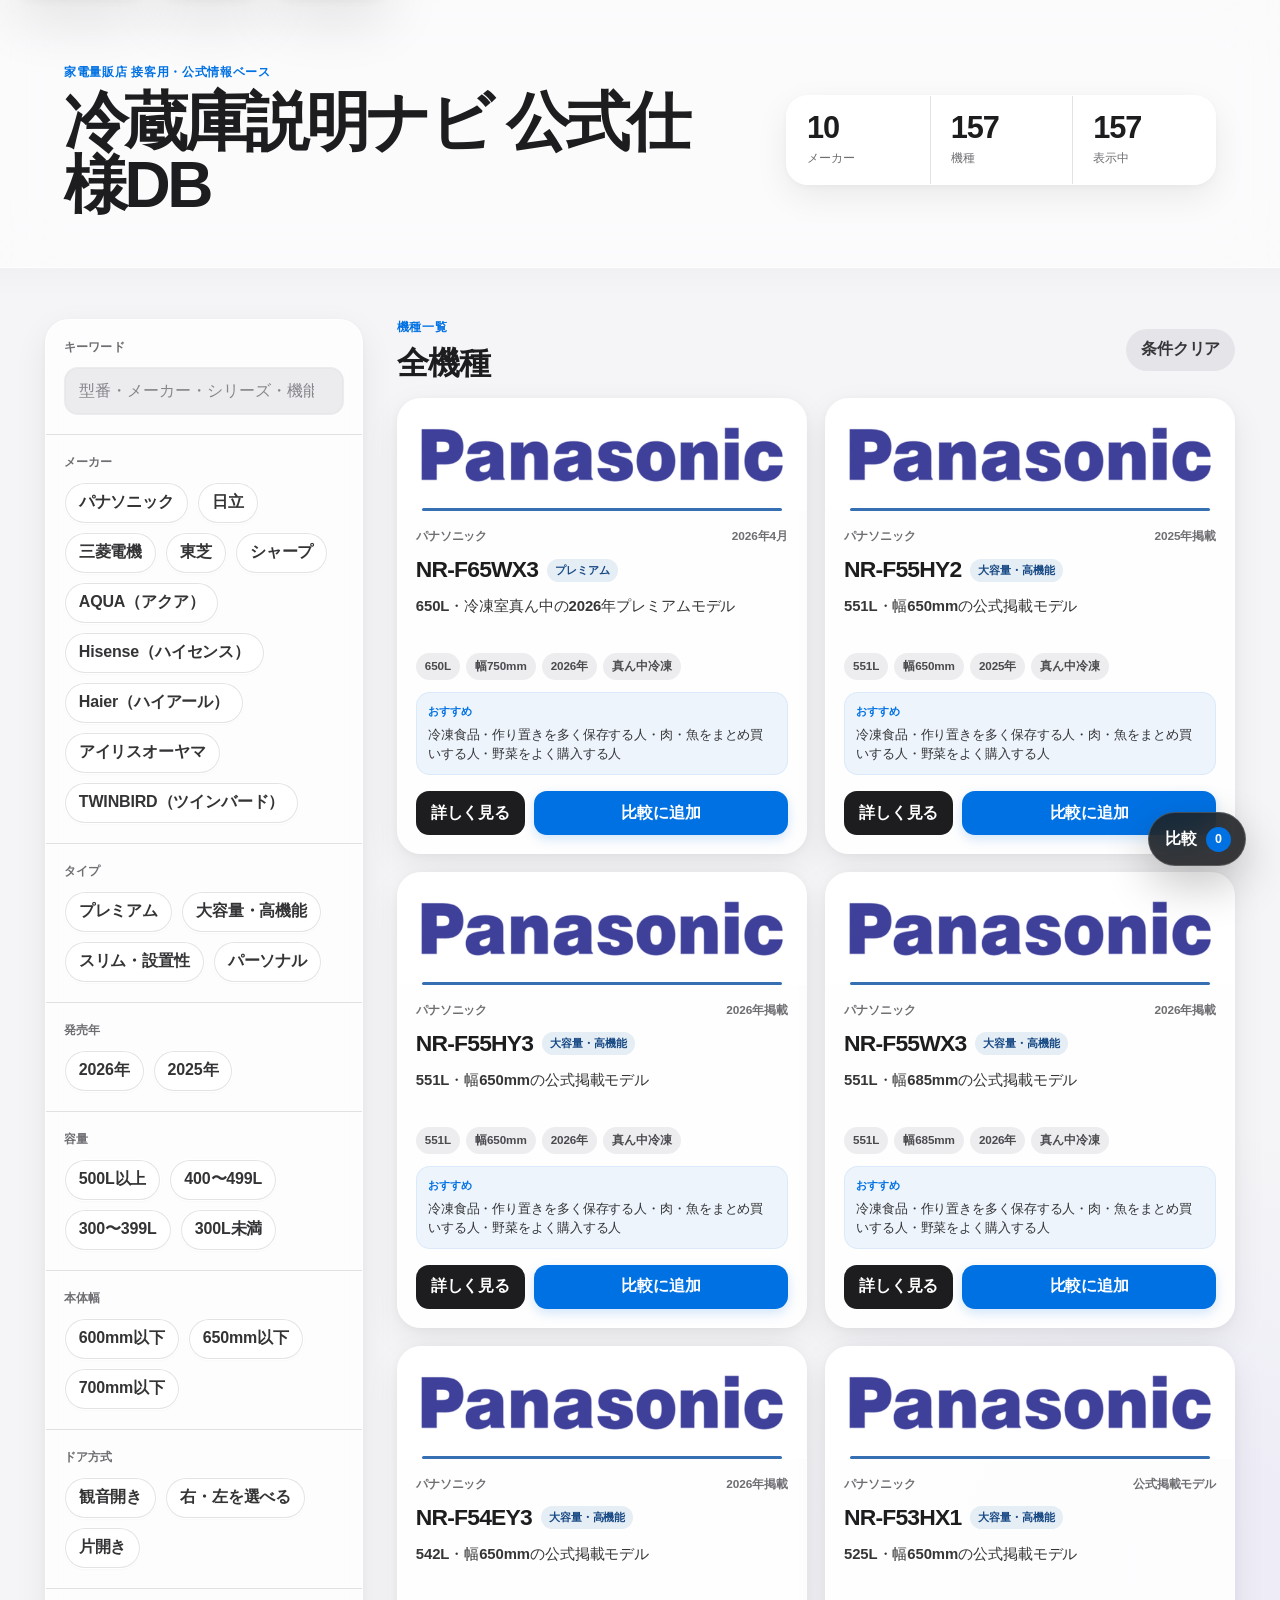
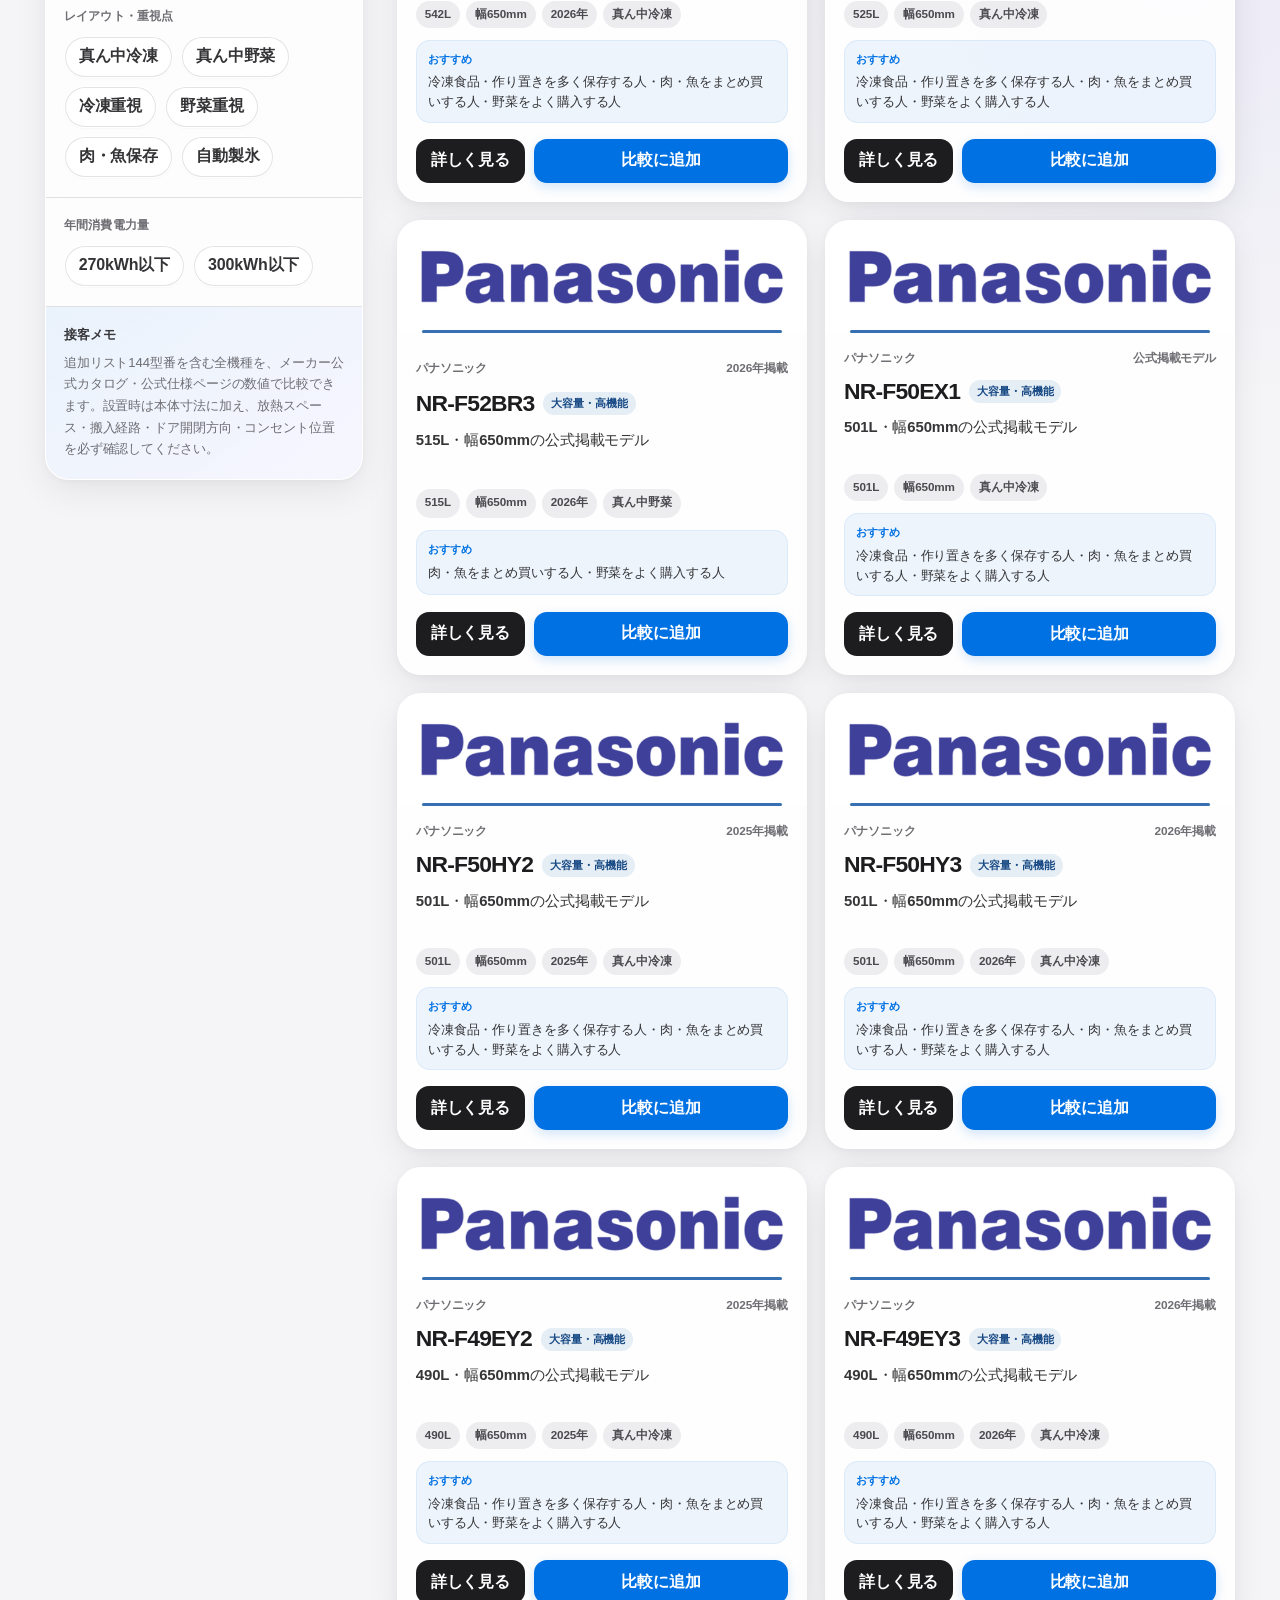
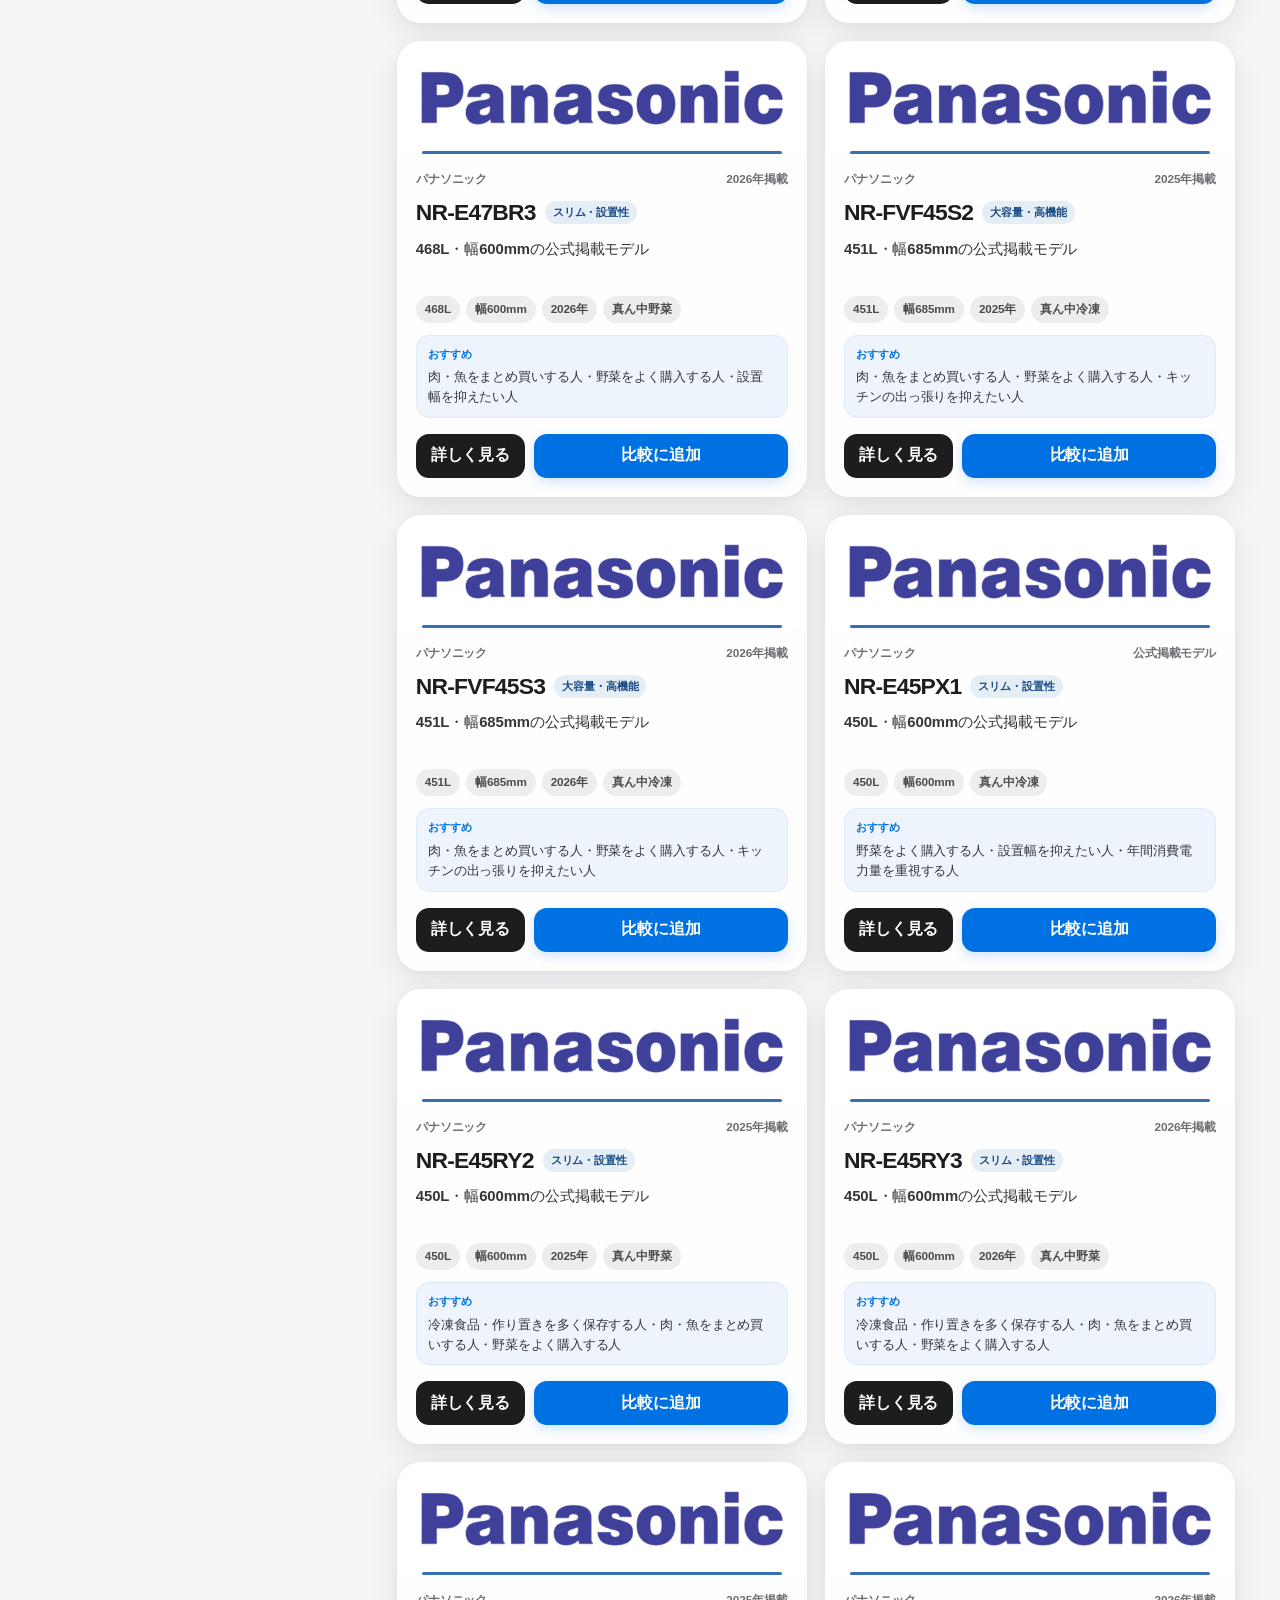
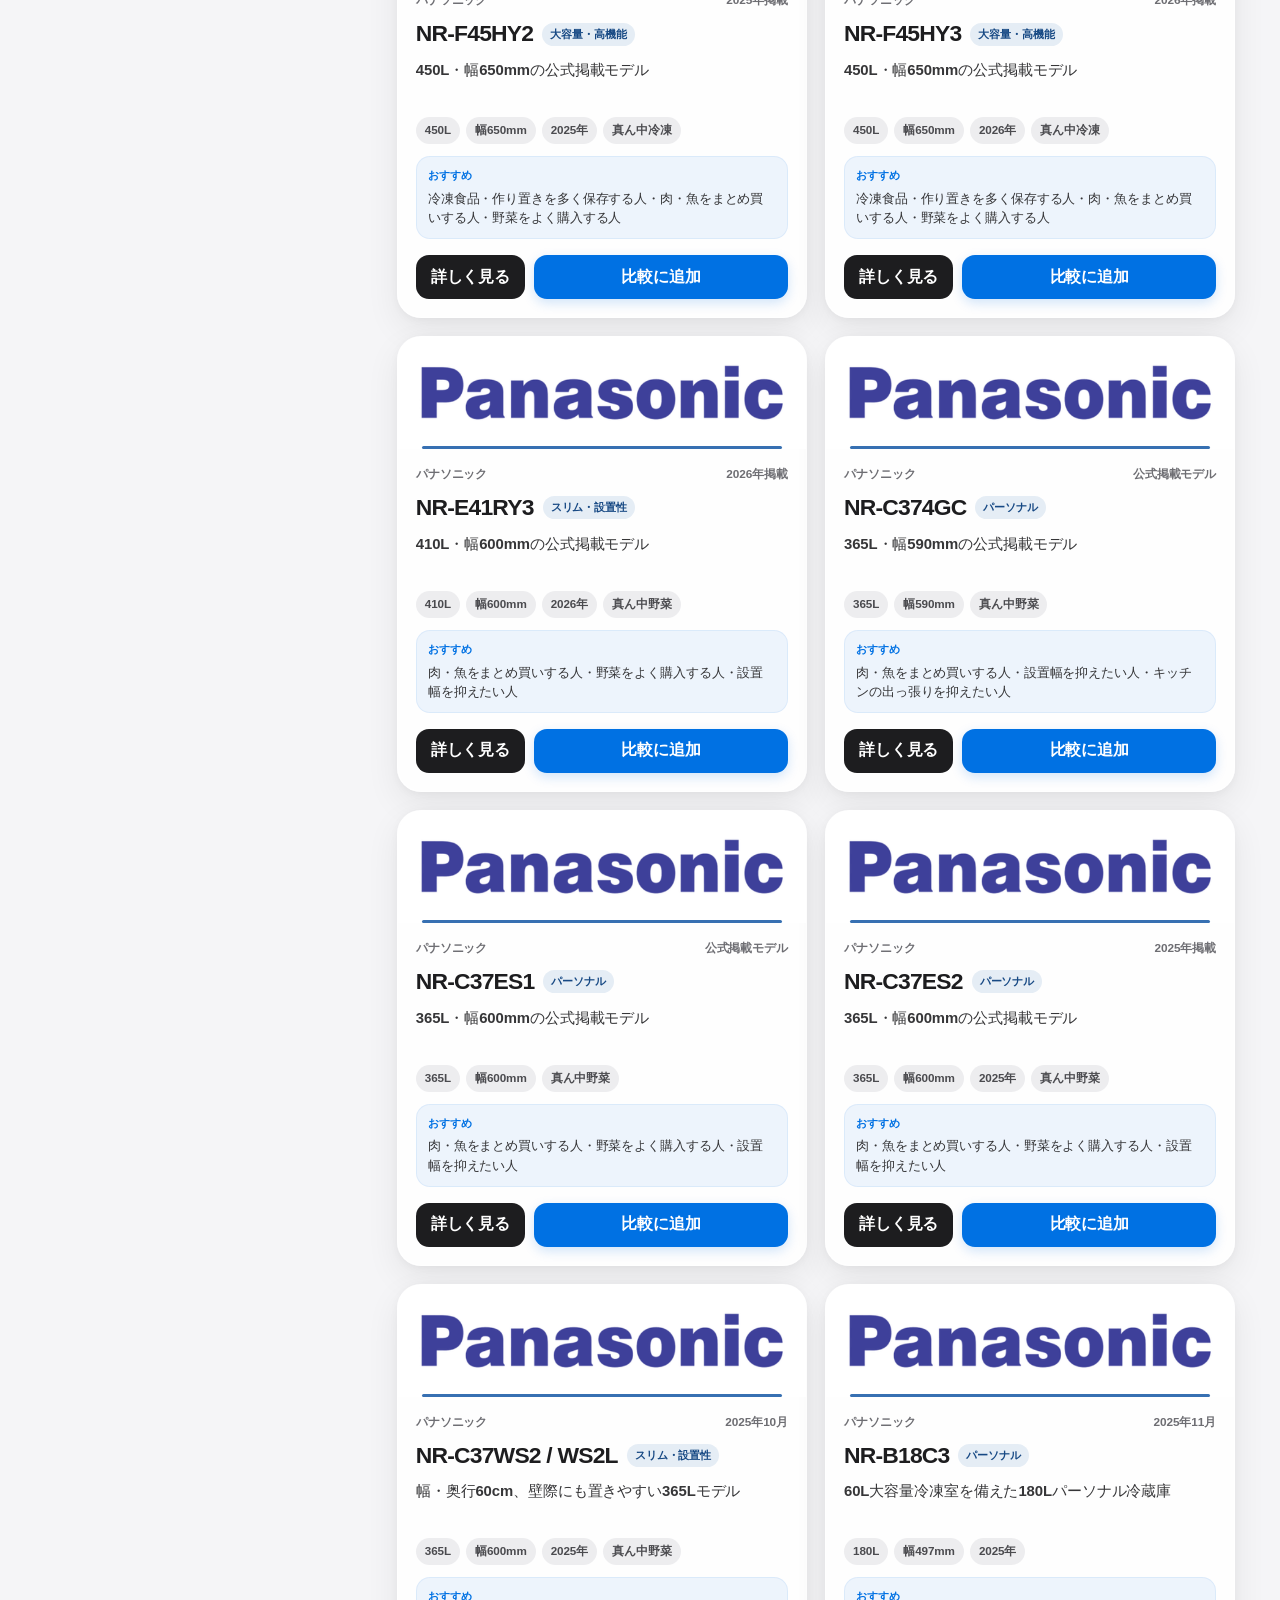
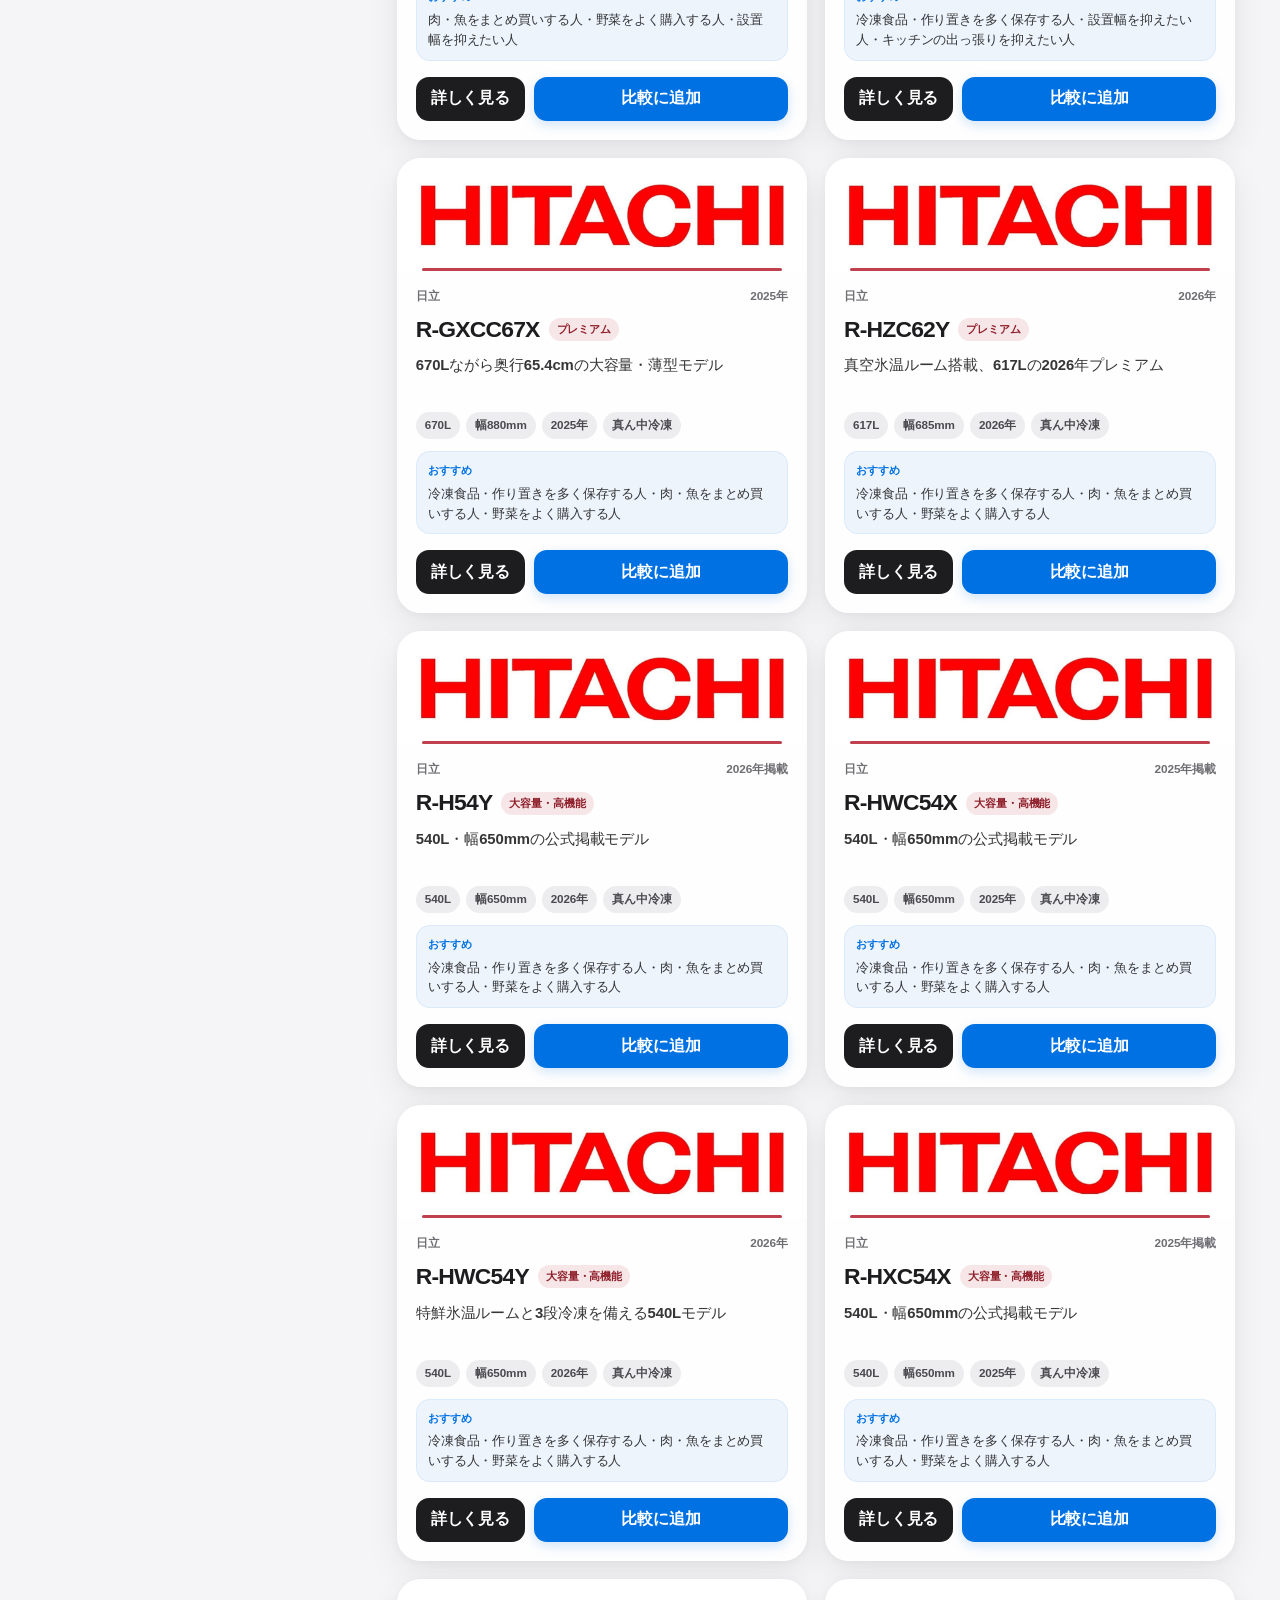
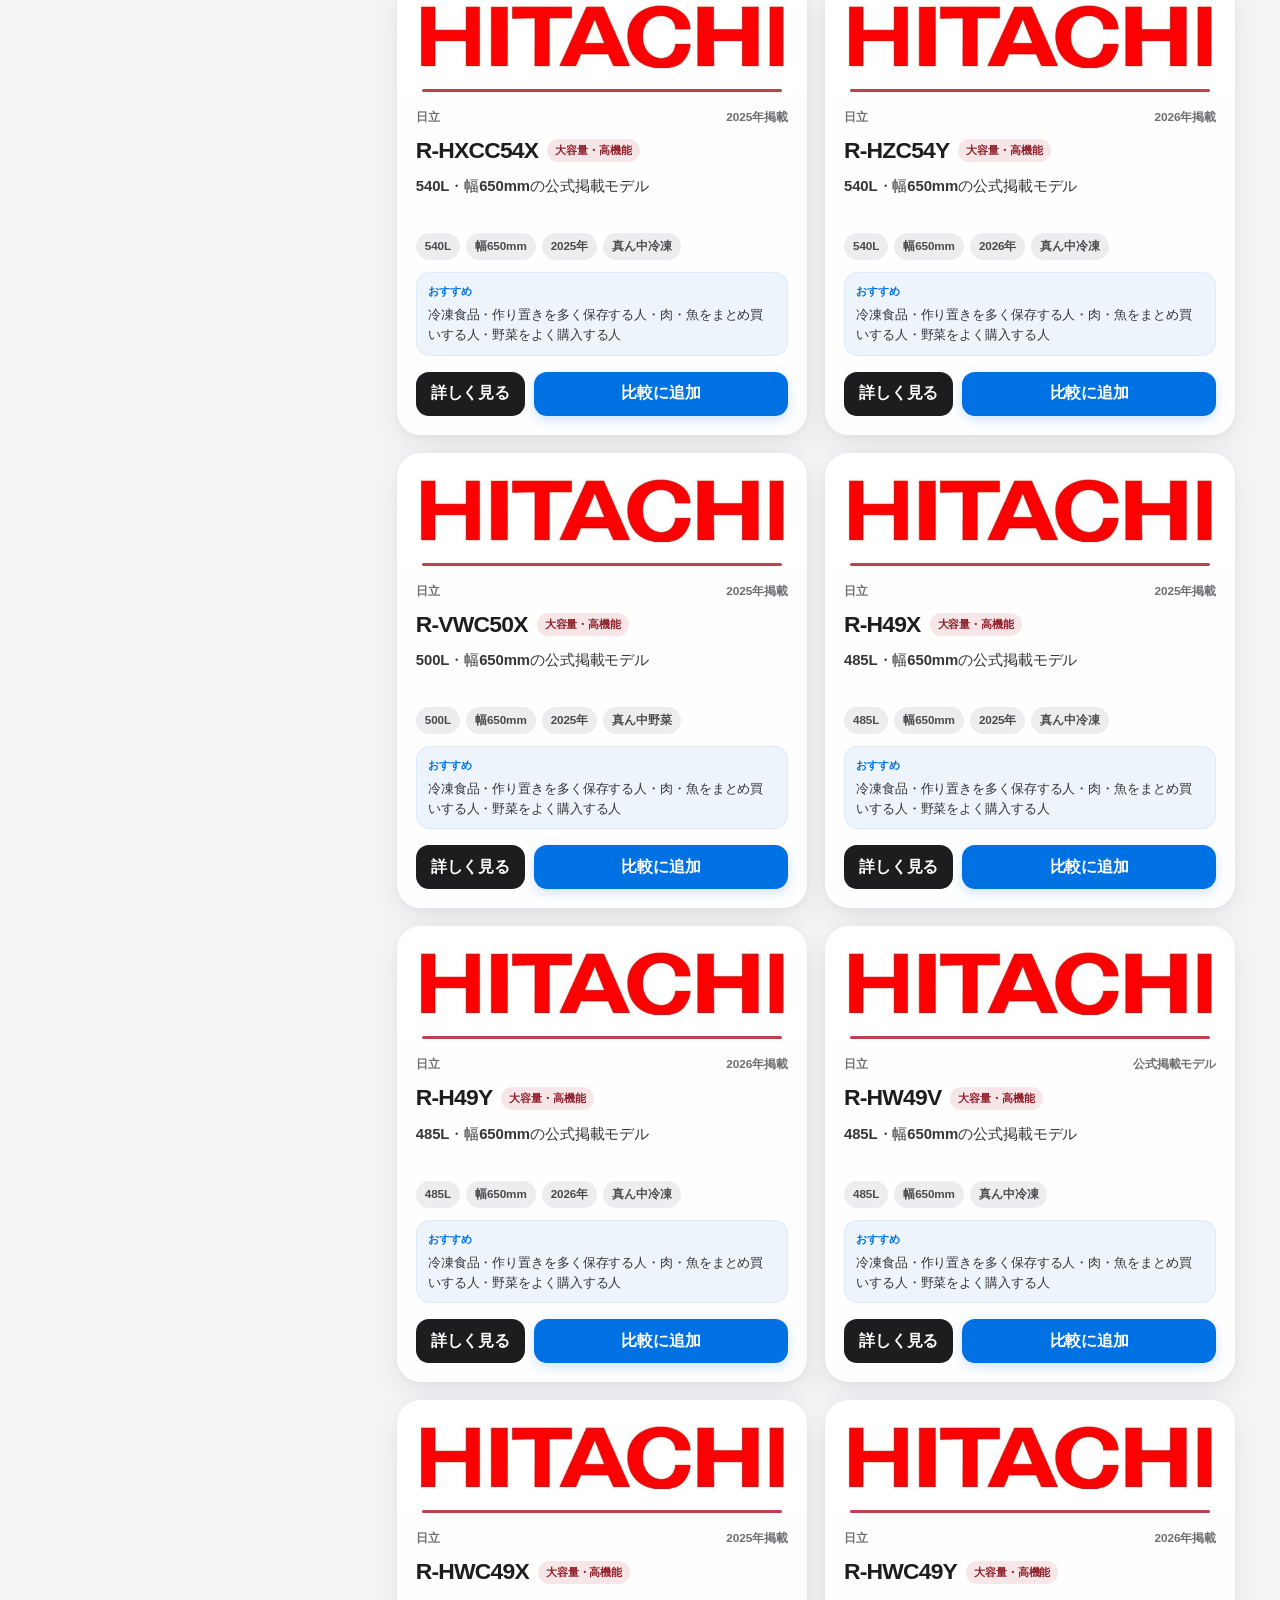
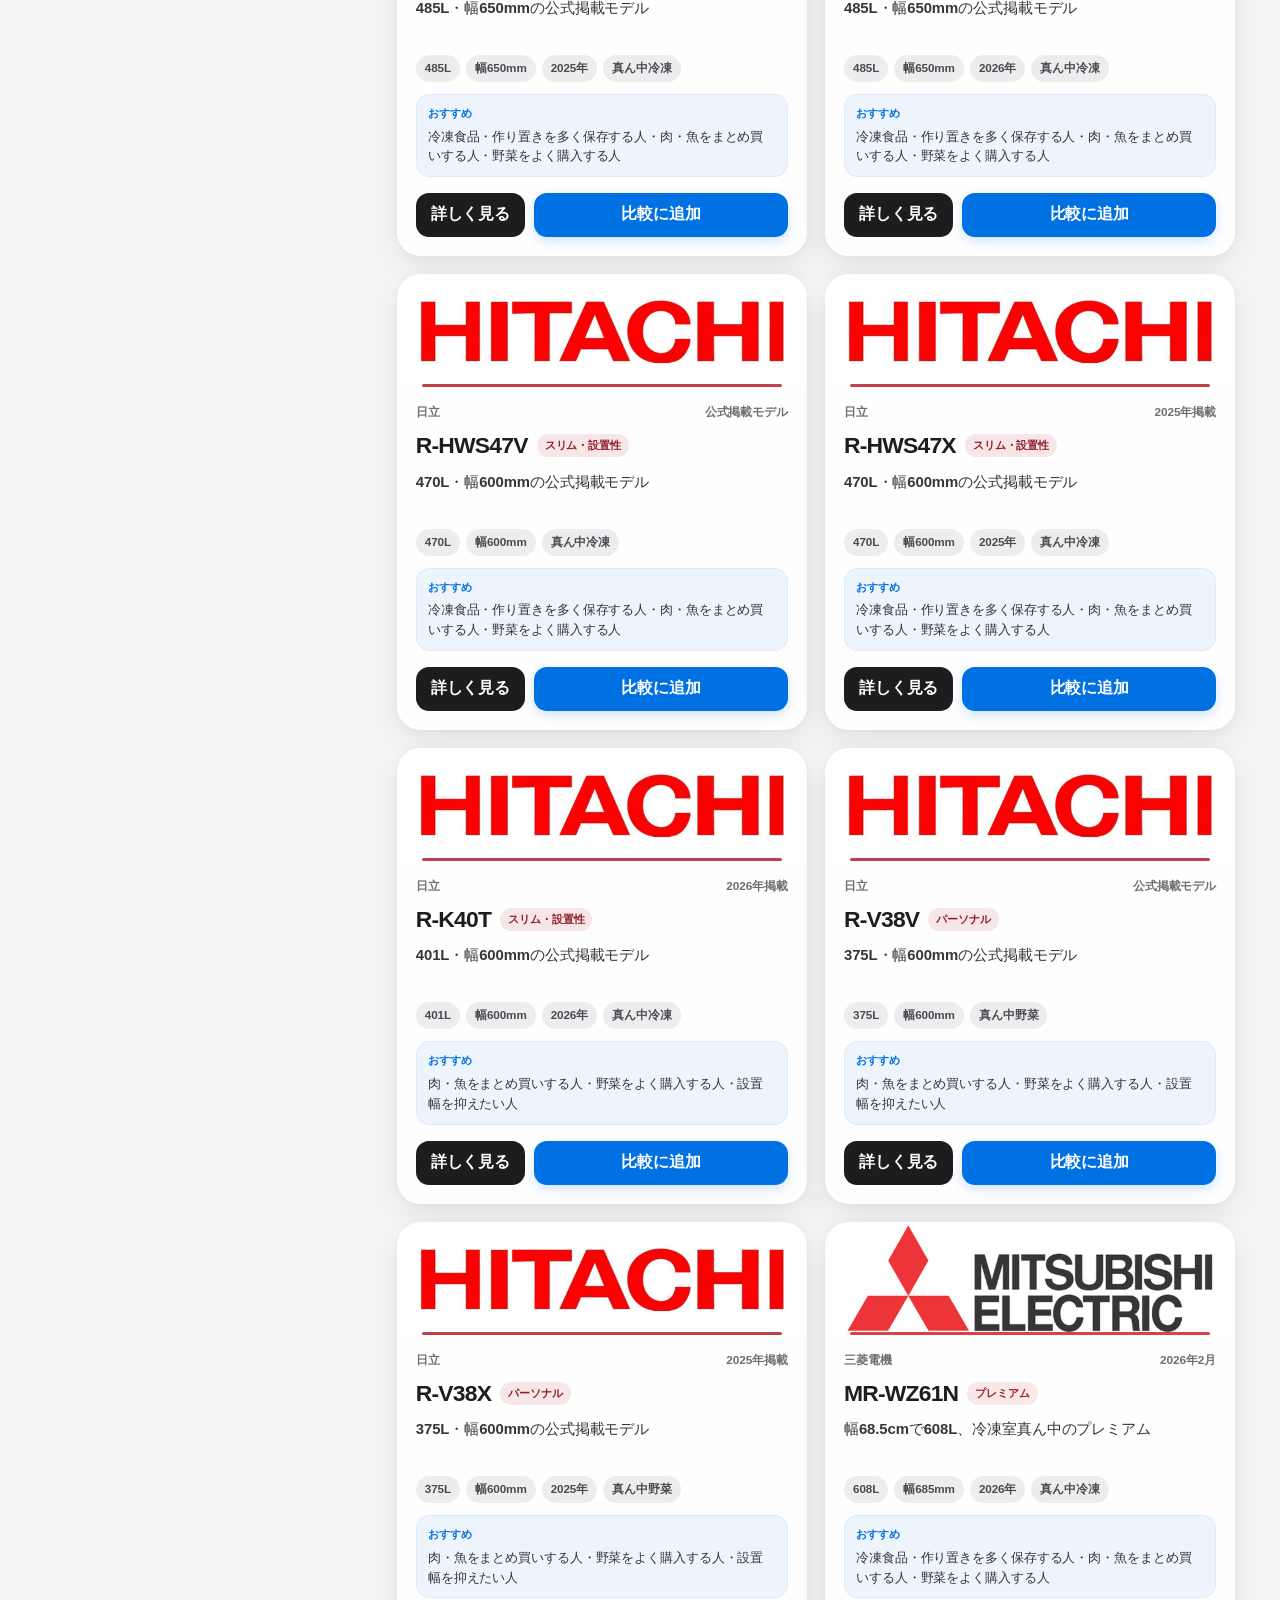
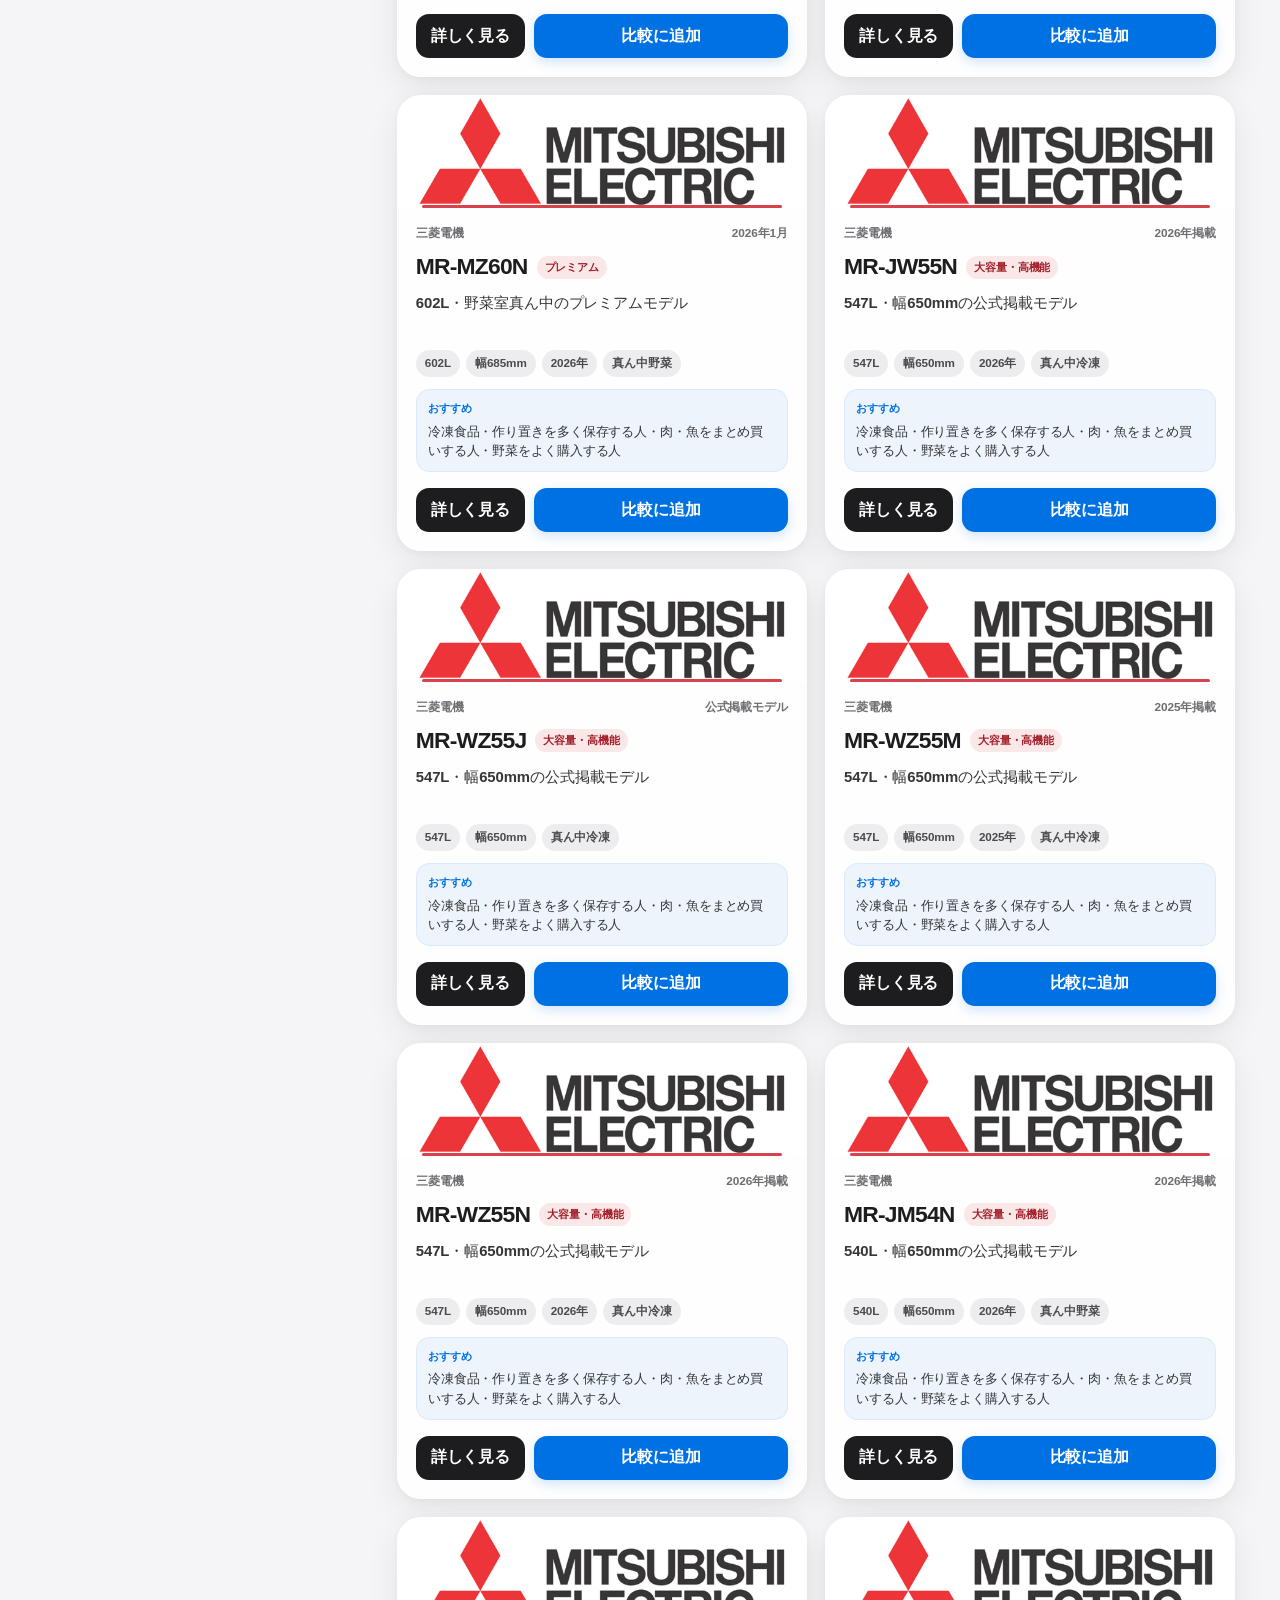
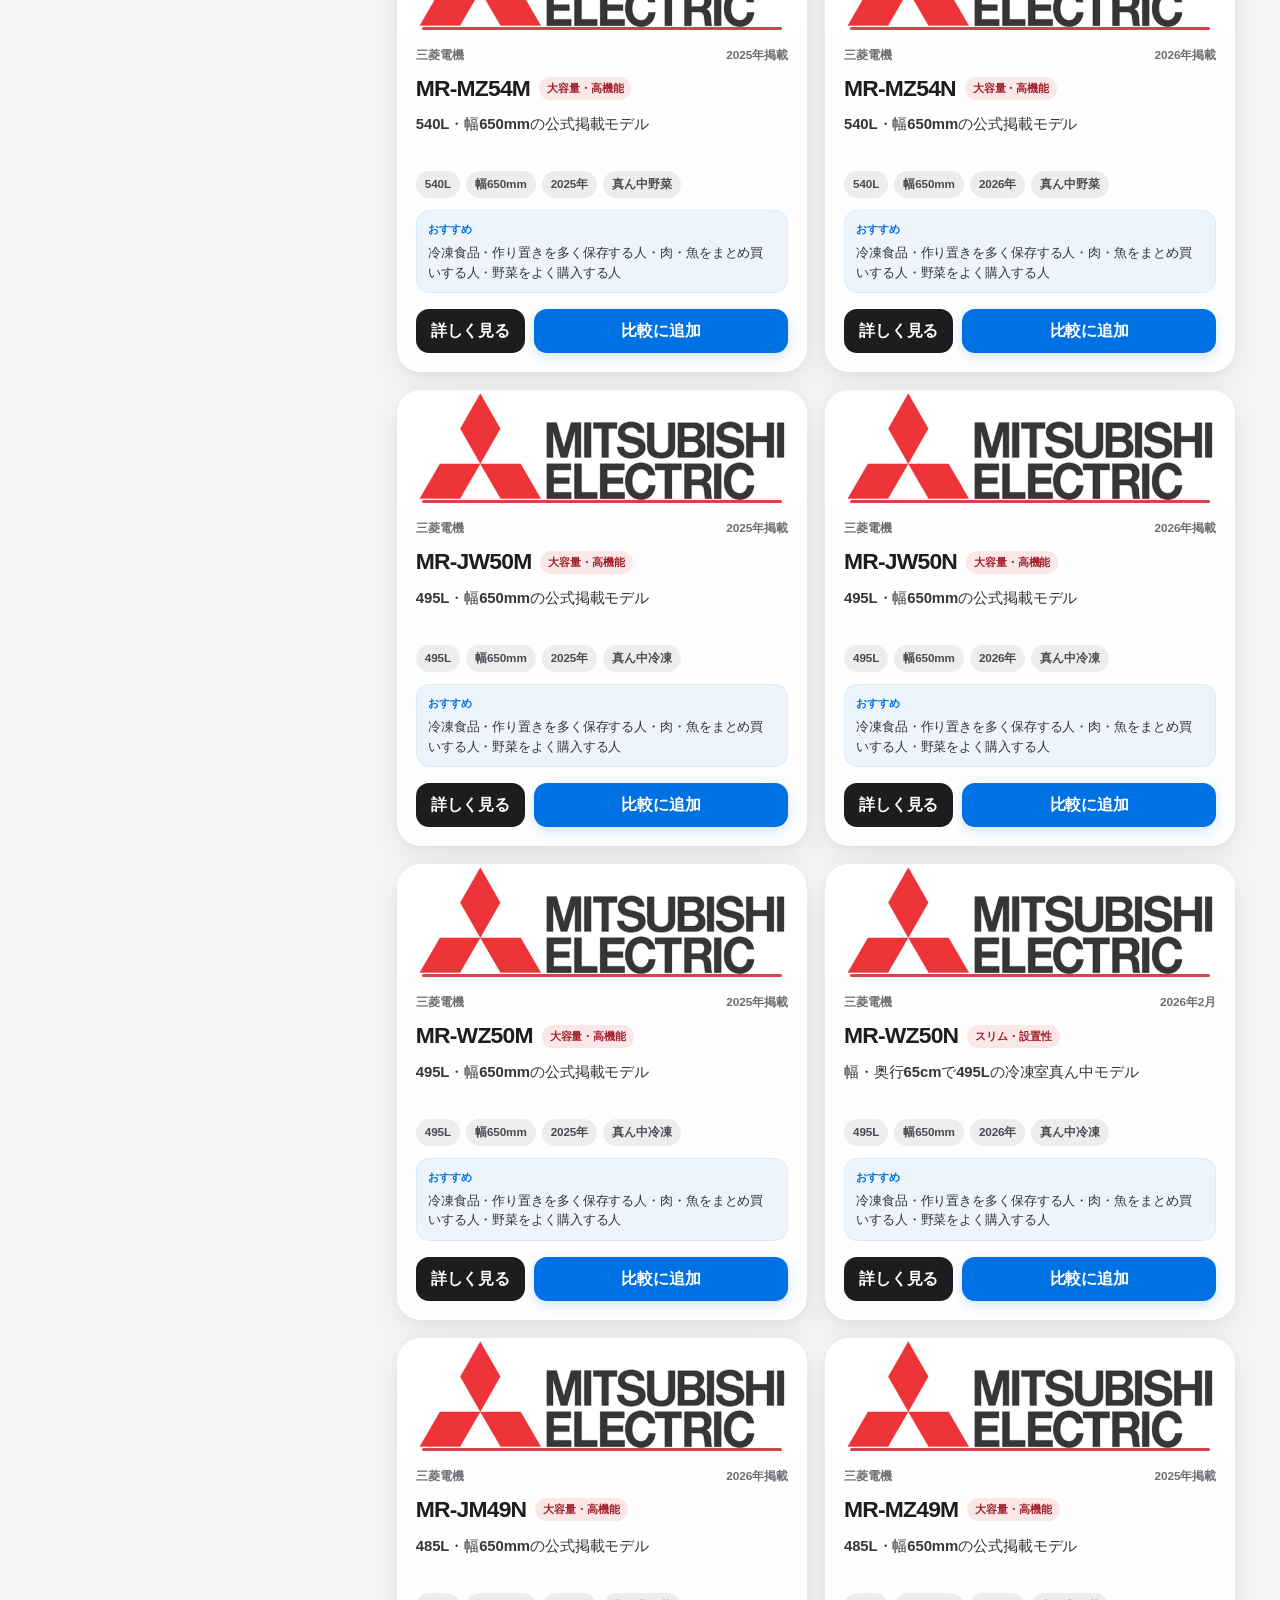
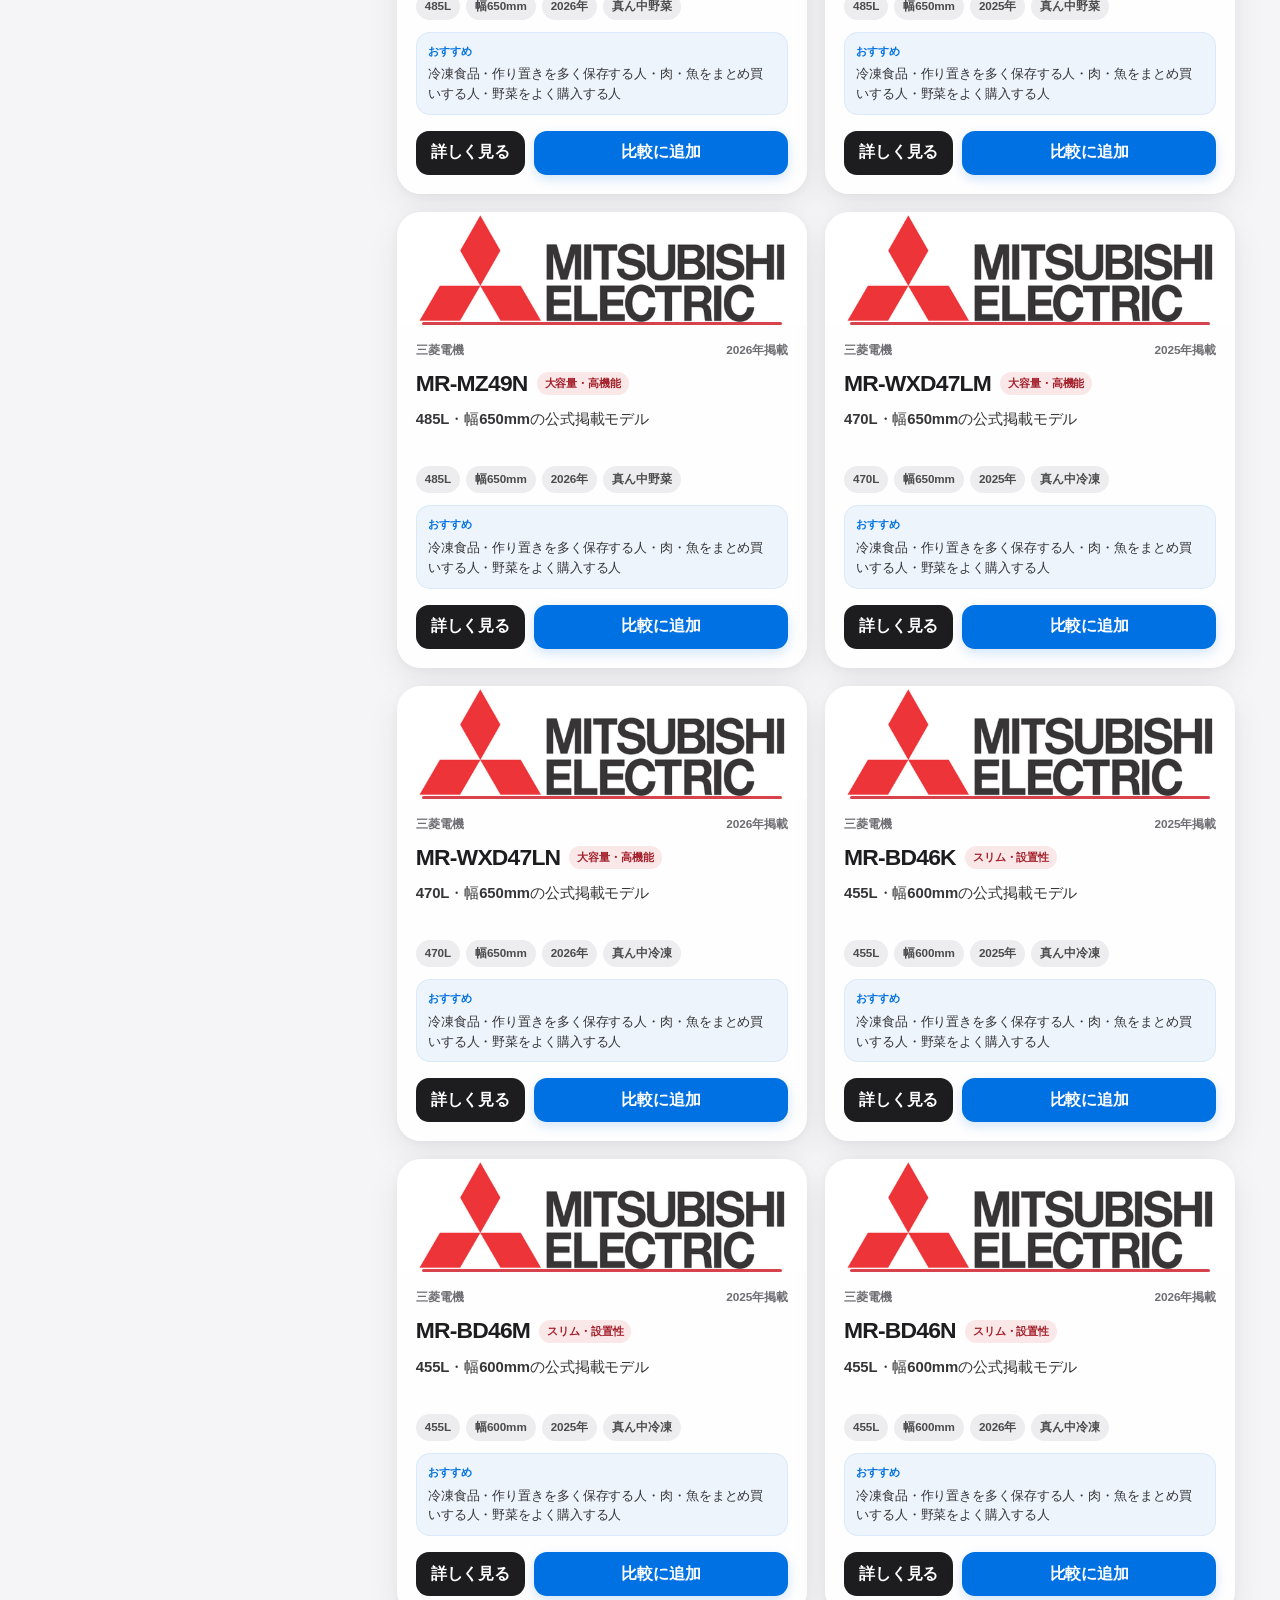
==== commit 288cee5b: "Enlarge manufacturer logos" ====
--- a/app/index.html
+++ b/app/index.html
@@ -6,7 +6,7 @@
     <meta name="description" content="2025・2026年発売の冷蔵庫を、メーカー・タイプ・発売年・容量から比較できる接客ナビ" />
     <title>家電説明ナビ</title>
     <link rel="stylesheet" href="styles.css?v=20260822-logos" />
-    <link rel="stylesheet" href="apple-ui.css?v=20260918-2" />
+    <link rel="stylesheet" href="apple-ui.css?v=20260918-3" />
   </head>
   <body>
     <nav class="skip-links" aria-label="スキップリンク">
@@ -146,7 +146,7 @@
       </div>
     </dialog>
 
-    <script src="data.js?v=20260901-catalog-audit-4"></script>
+    <script src="data.js?v=20260918-logo-scale-1"></script>
     <script src="app.js?v=20260917-filter-scroll-1"></script>
   </body>
 </html>
--- a/app/apple-ui.css
+++ b/app/apple-ui.css
@@ -333,7 +333,7 @@
   position: relative;
   height: 112px;
   border-bottom: 0;
-  padding: 17px 22px;
+  padding: 0;
   background: linear-gradient(180deg, #fff, #fafafa);
 }
 
@@ -352,7 +352,24 @@
 
 .card-media img,
 .maker-logo img {
-  object-fit: contain;
+  position: absolute;
+  inset: 0;
+  width: 100%;
+  max-width: none;
+  height: 100%;
+  object-fit: cover;
+  object-position: center;
+  transform: scale(1.8);
+  transform-origin: center;
+}
+
+.card-media .media-fallback,
+.maker-logo .media-fallback {
+  width: 100%;
+  height: 100%;
+  padding: 12px 20px;
+  font-size: clamp(1.25rem, 2vw, 1.55rem);
+  line-height: 1.15;
 }
 
 .card-body {
@@ -704,6 +721,7 @@
   position: relative;
   height: 116px;
   border-bottom: 0;
+  padding: 0;
   background: linear-gradient(180deg, #fff, #fafafa);
 }
 
@@ -981,7 +999,12 @@
 
   .card-media {
     height: 96px;
-    padding: 13px 18px;
+    padding: 0;
+  }
+
+  .card-media img,
+  .maker-logo img {
+    transform: scale(1.72);
   }
 
   .card-body {
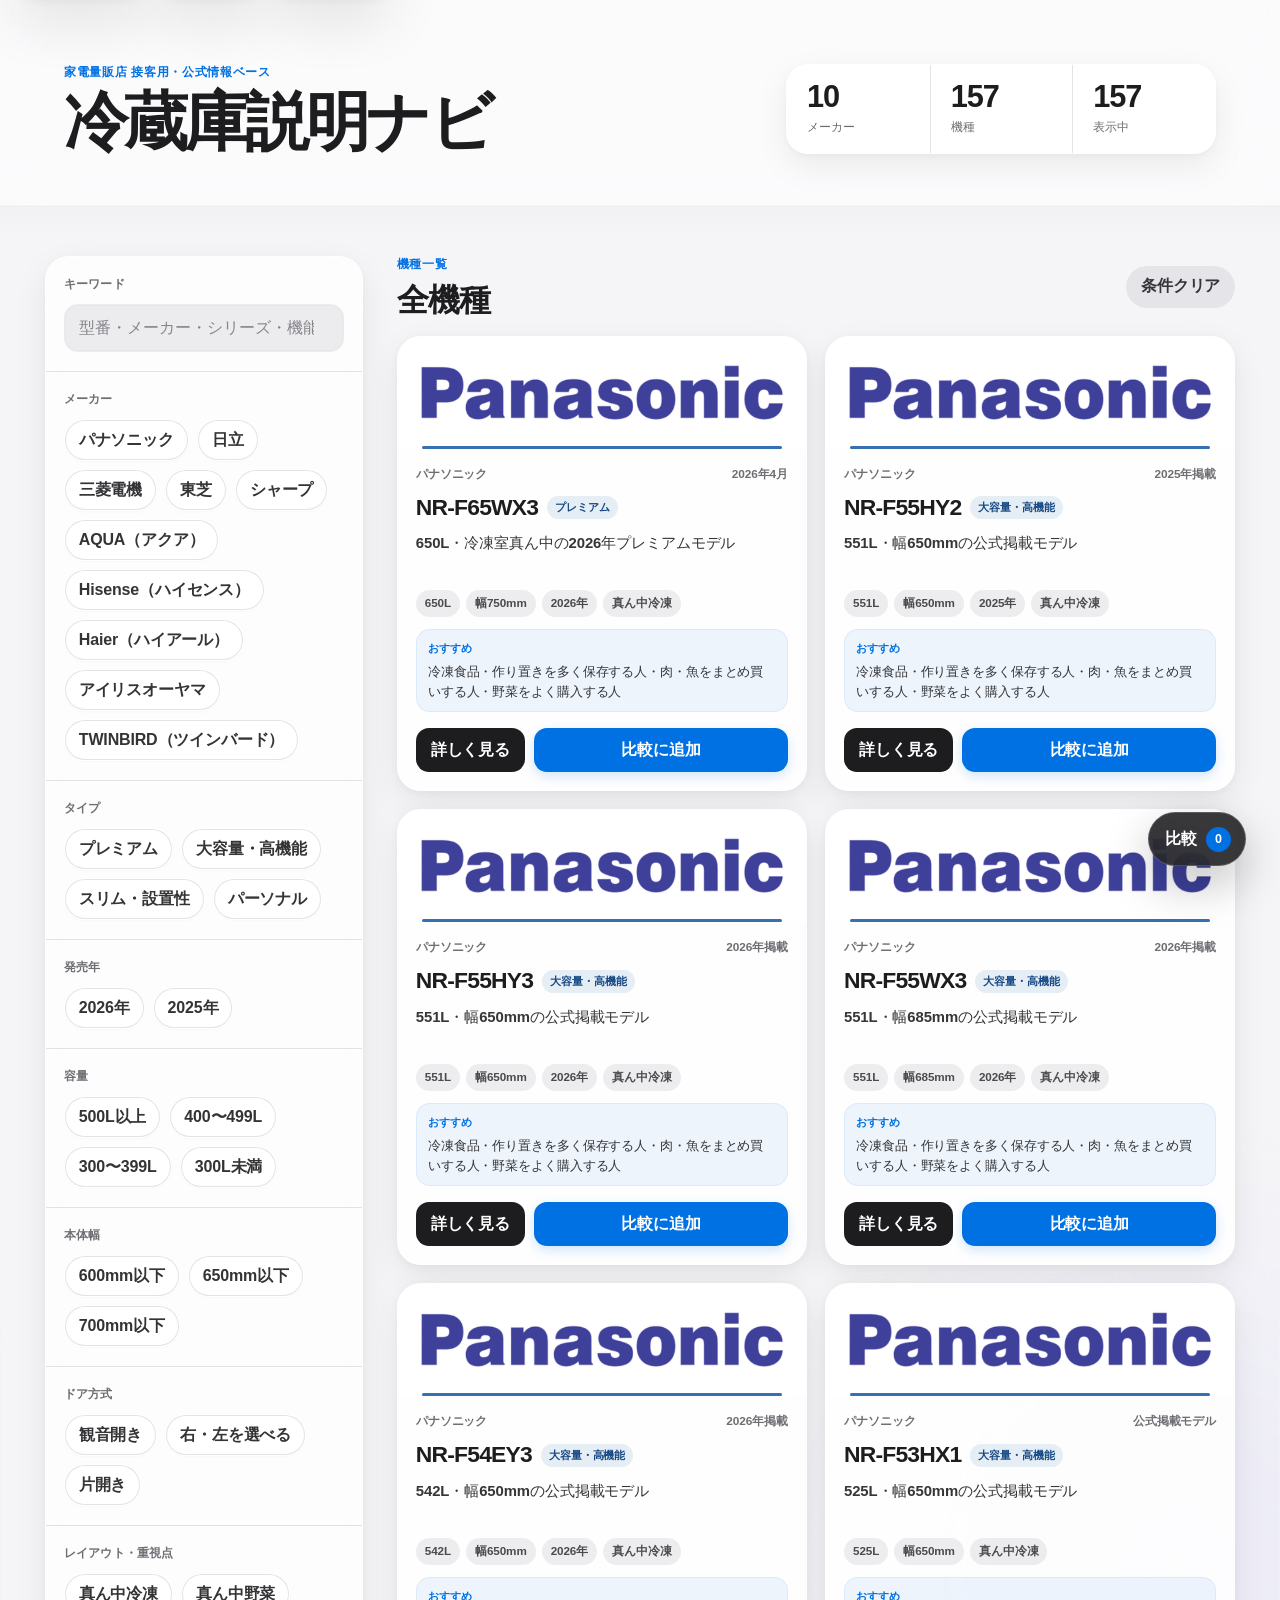
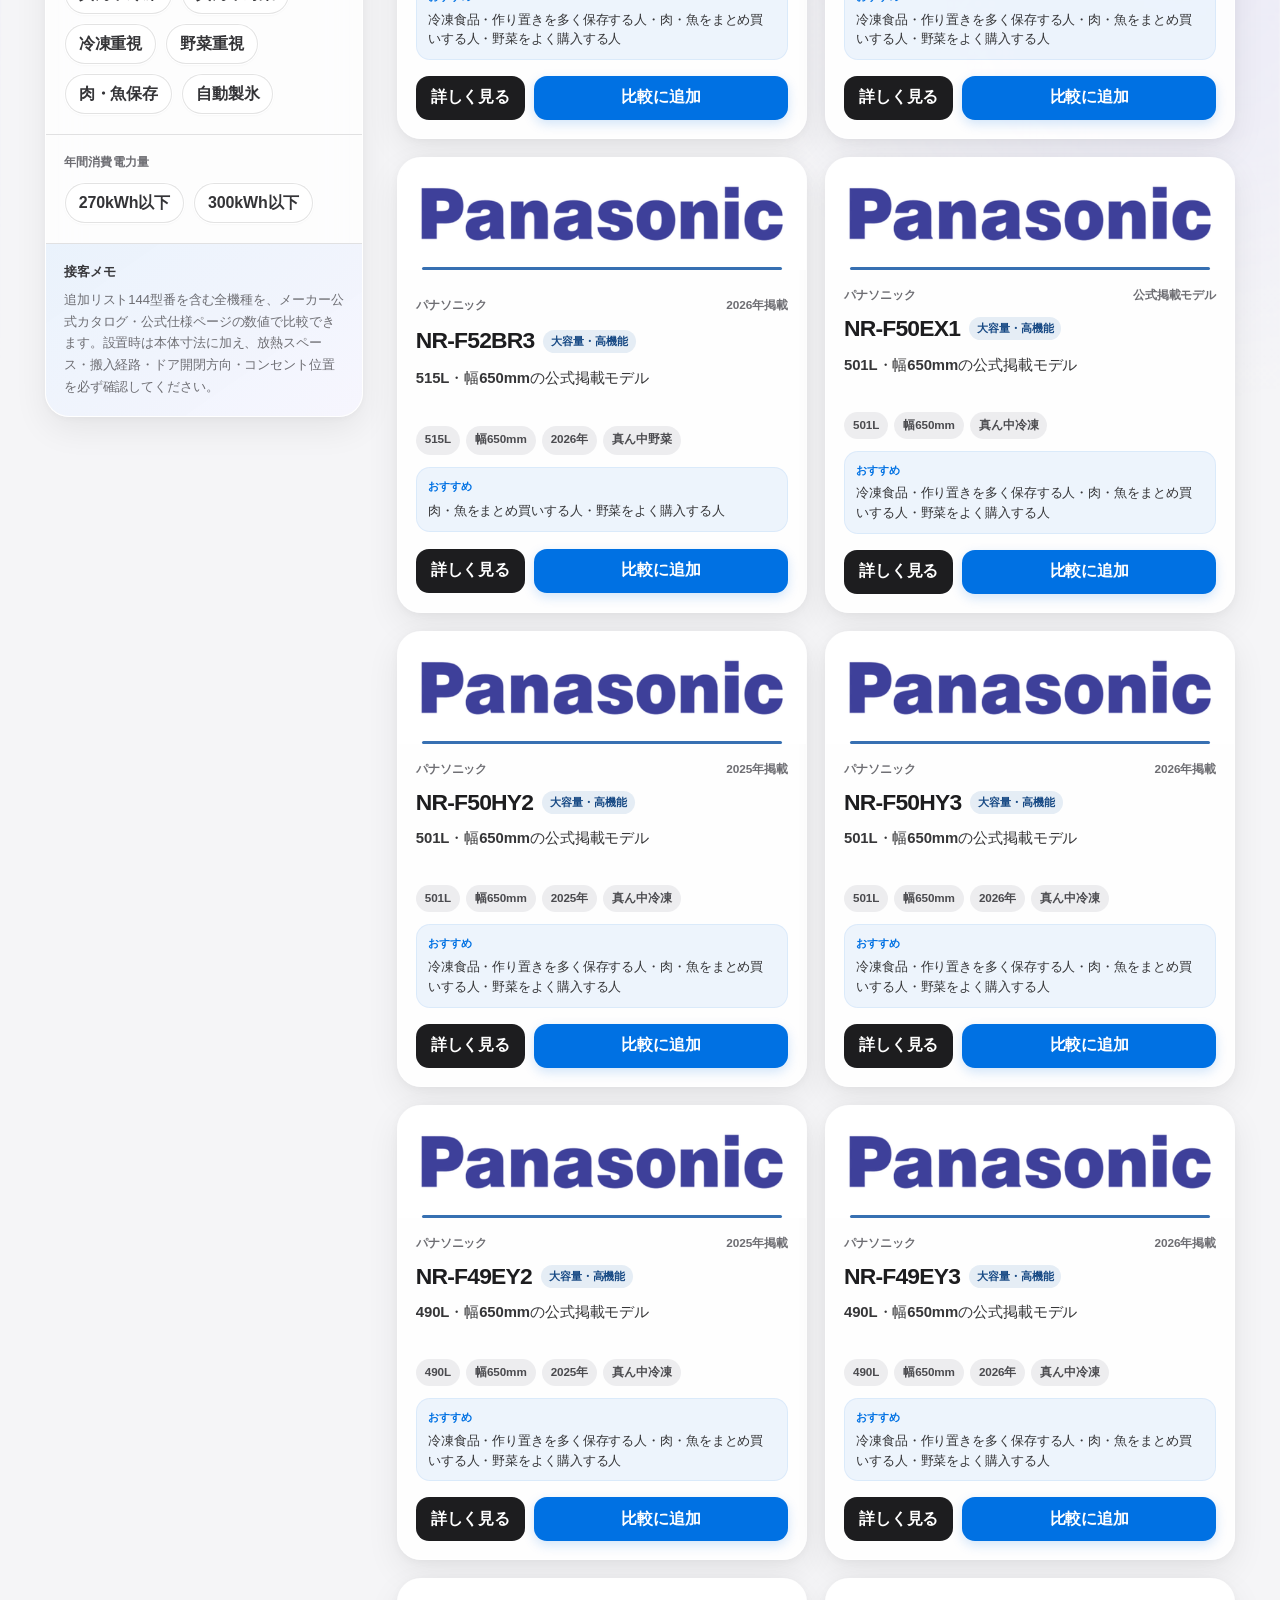
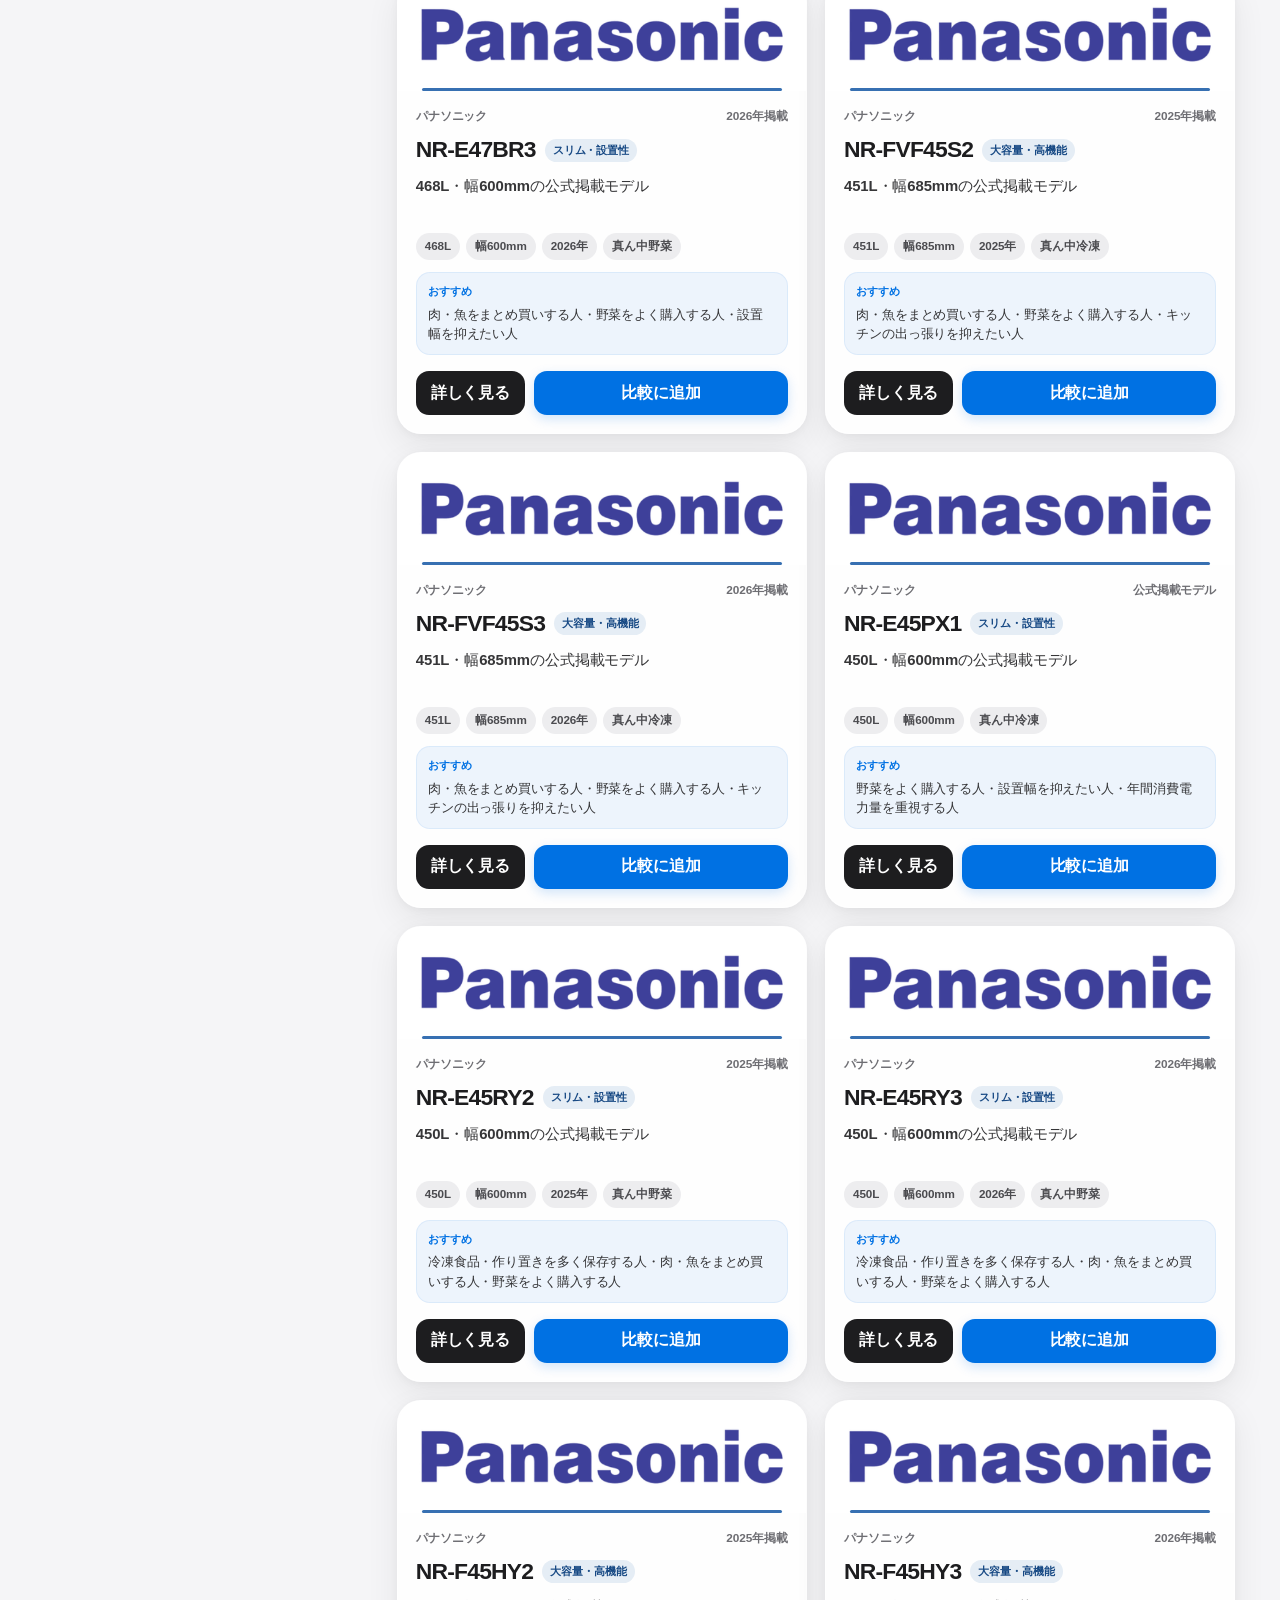
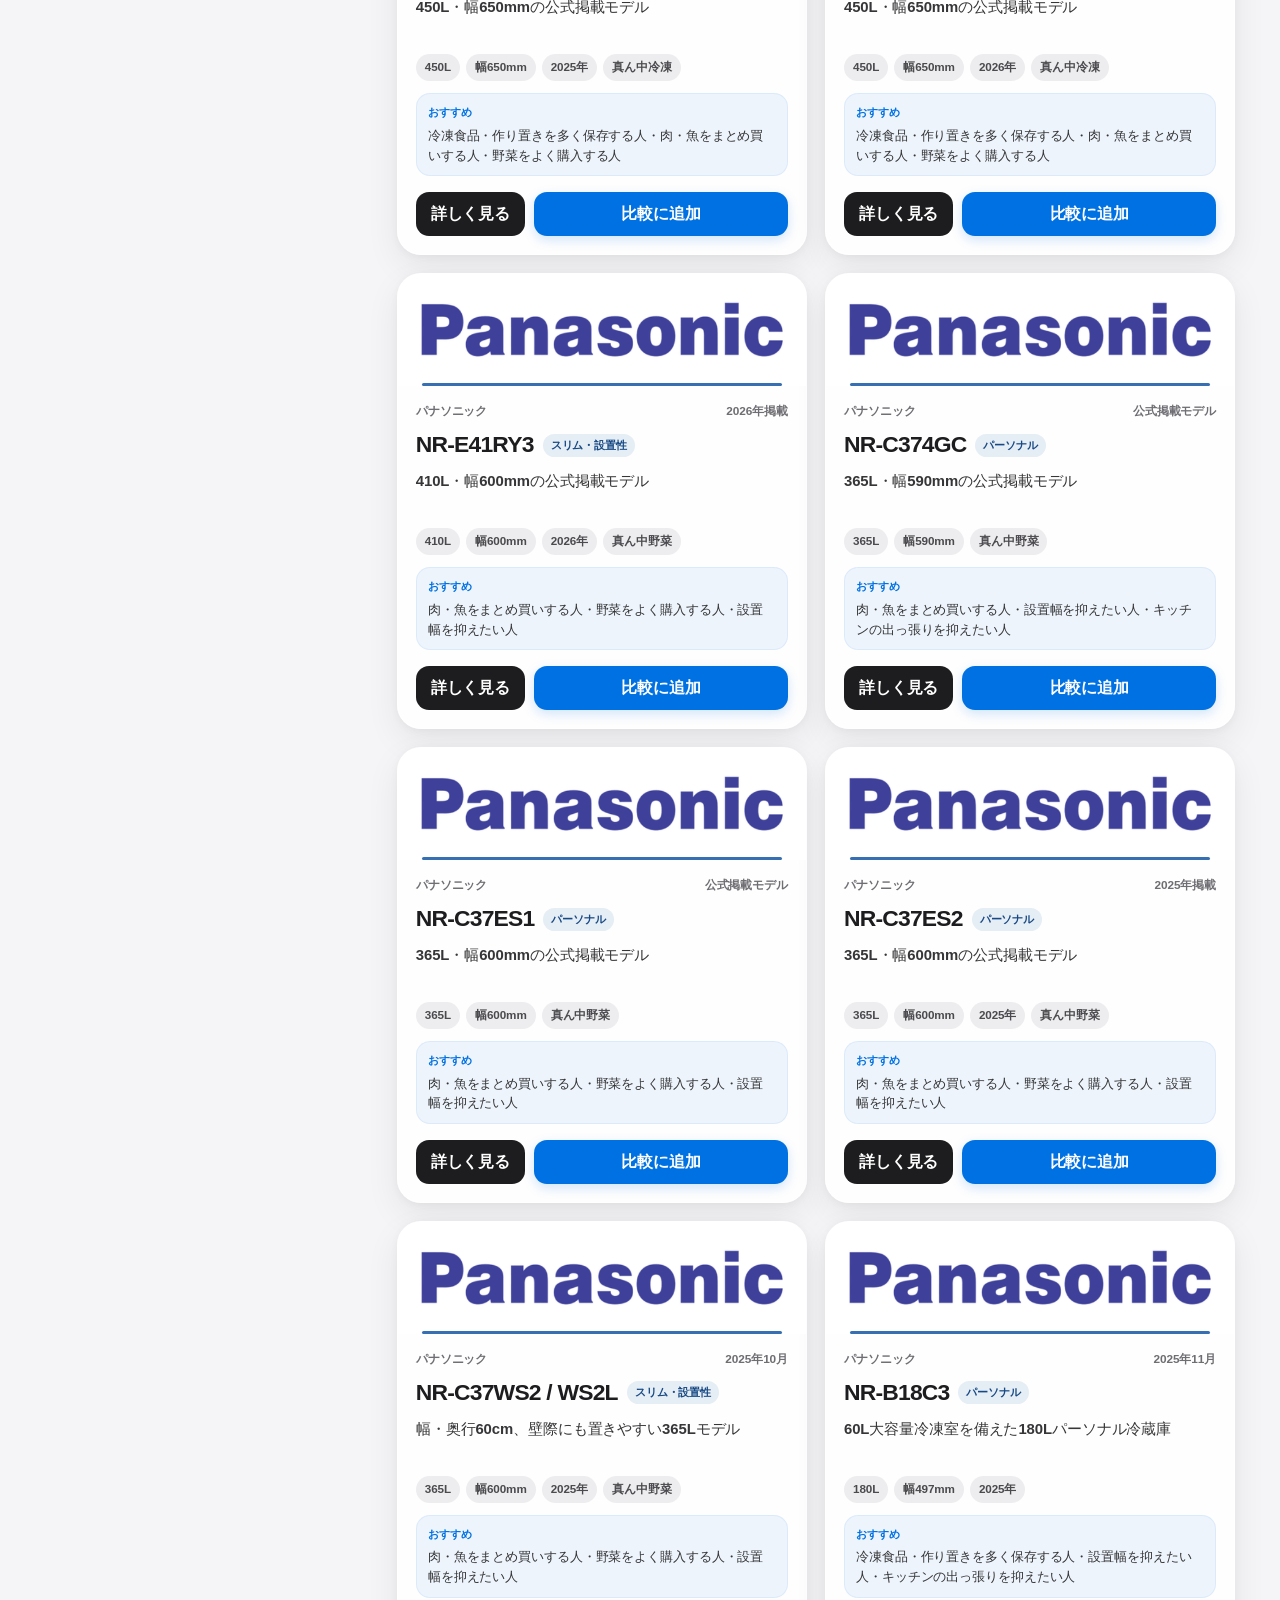
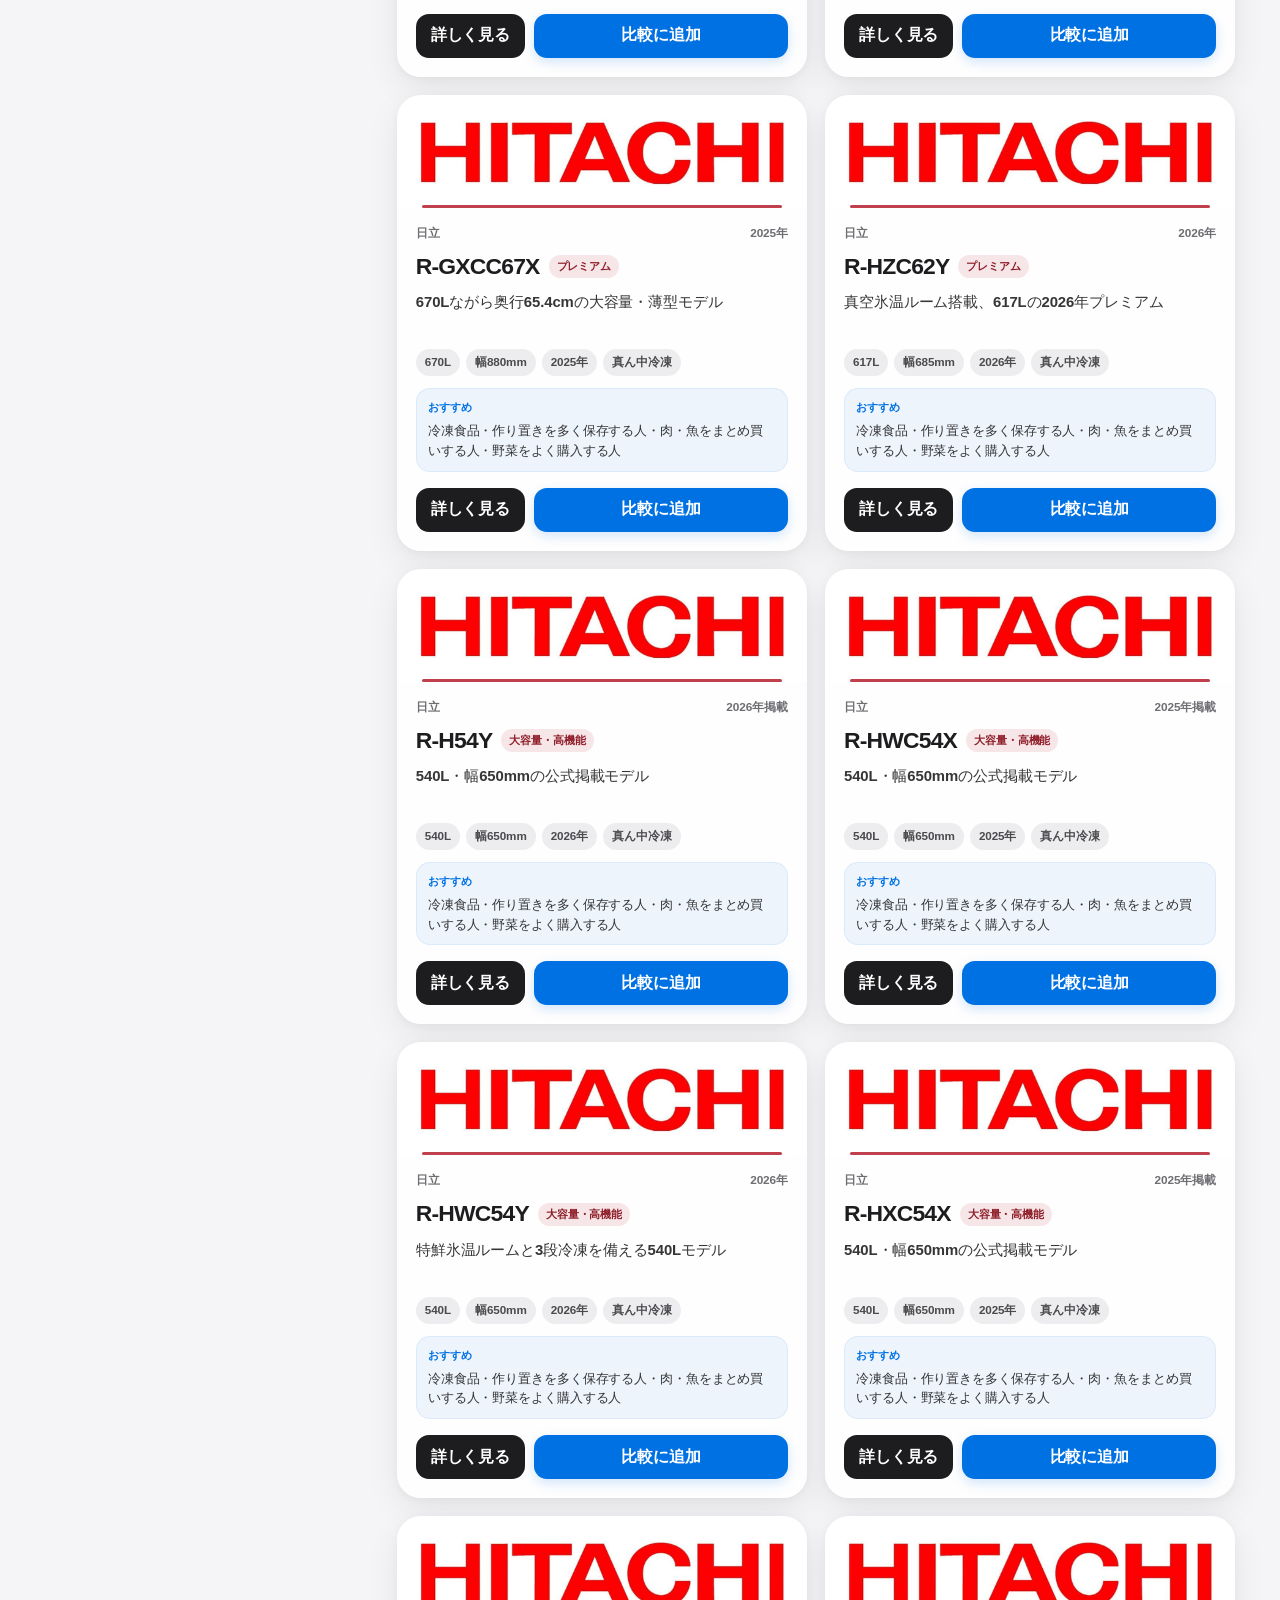
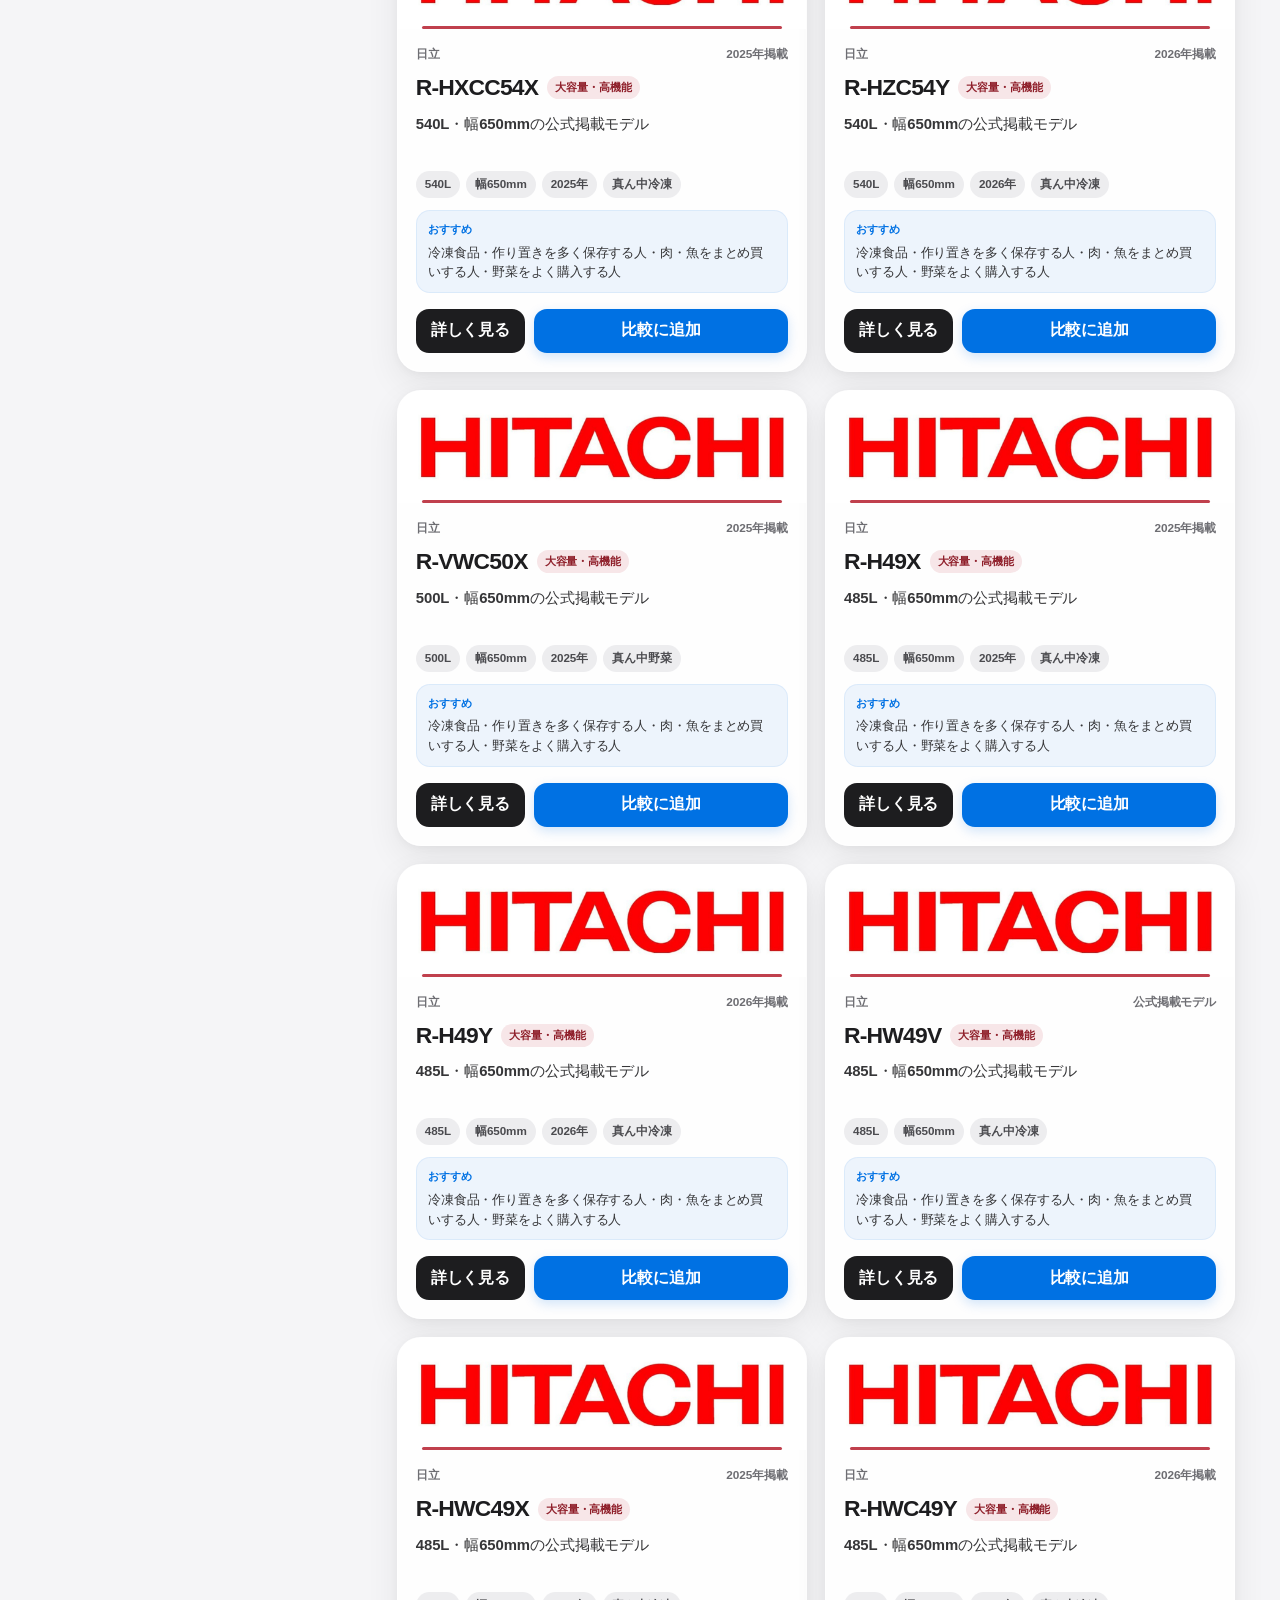
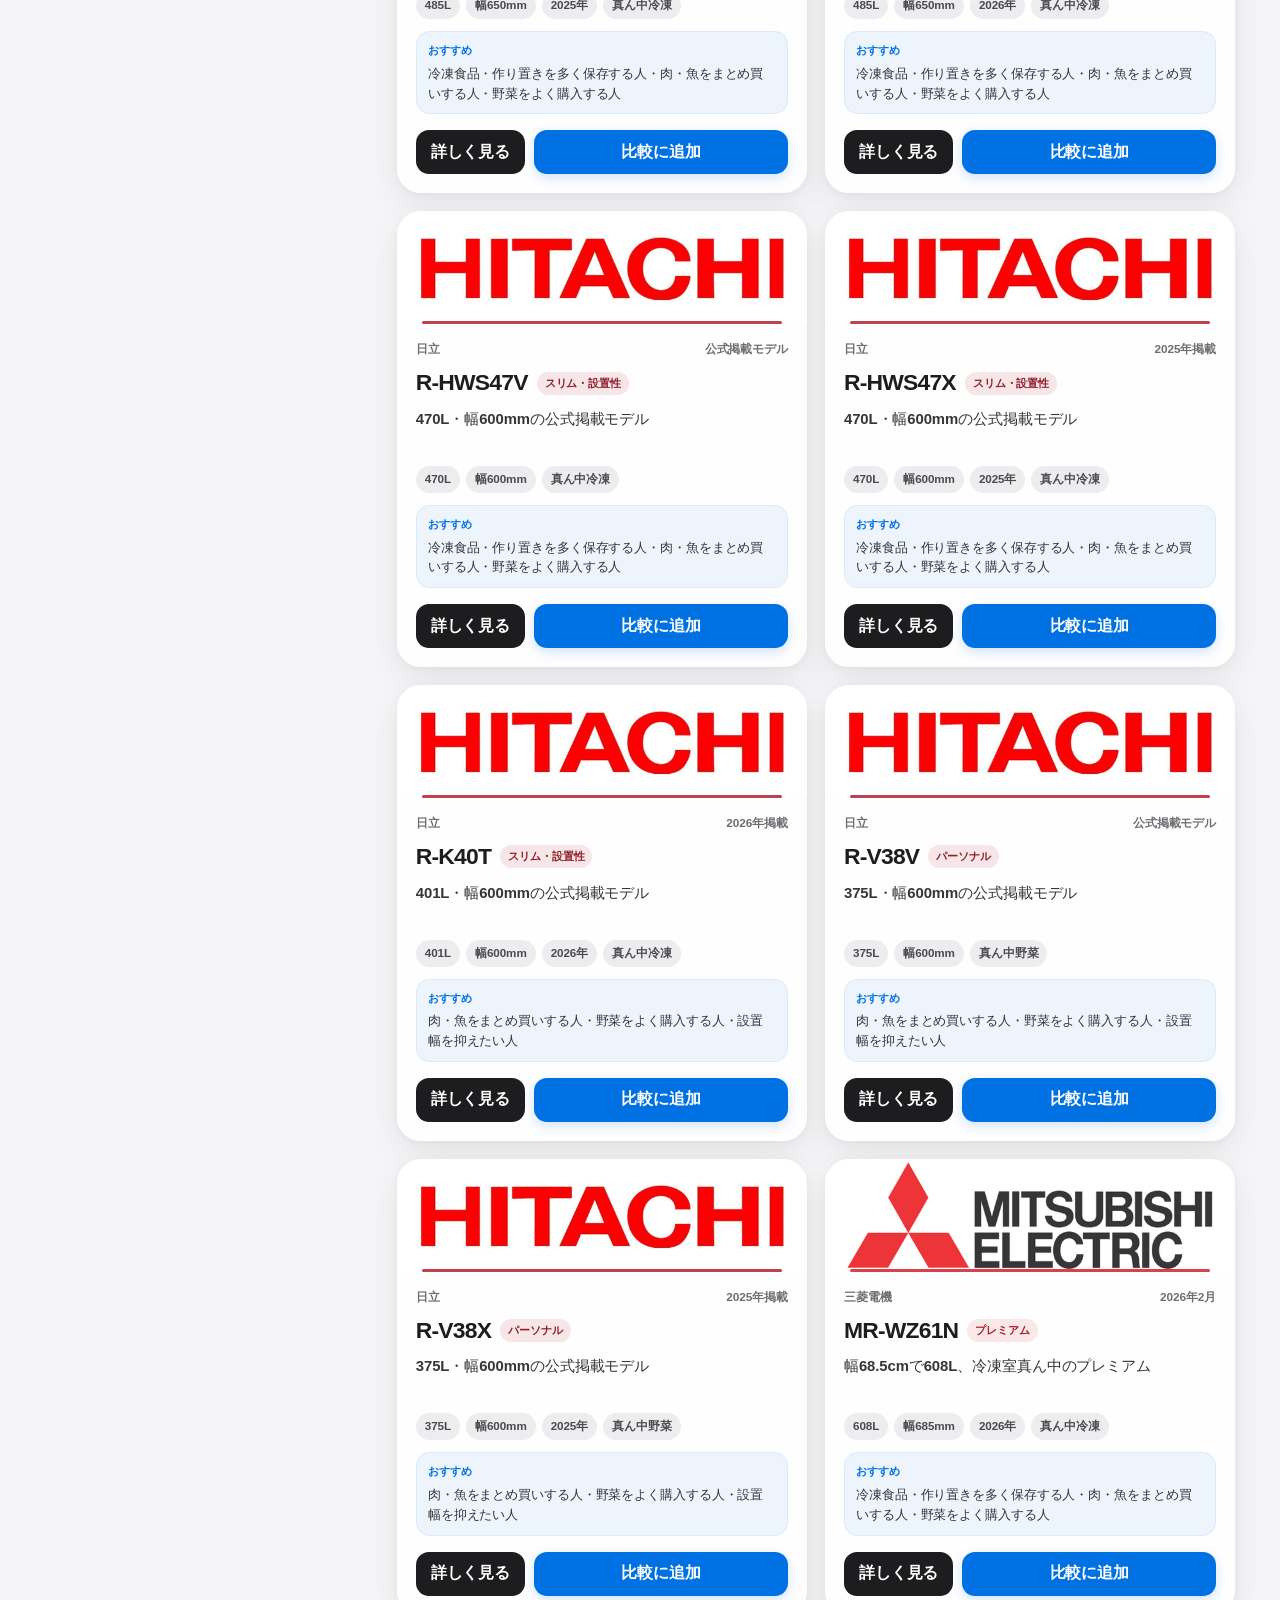
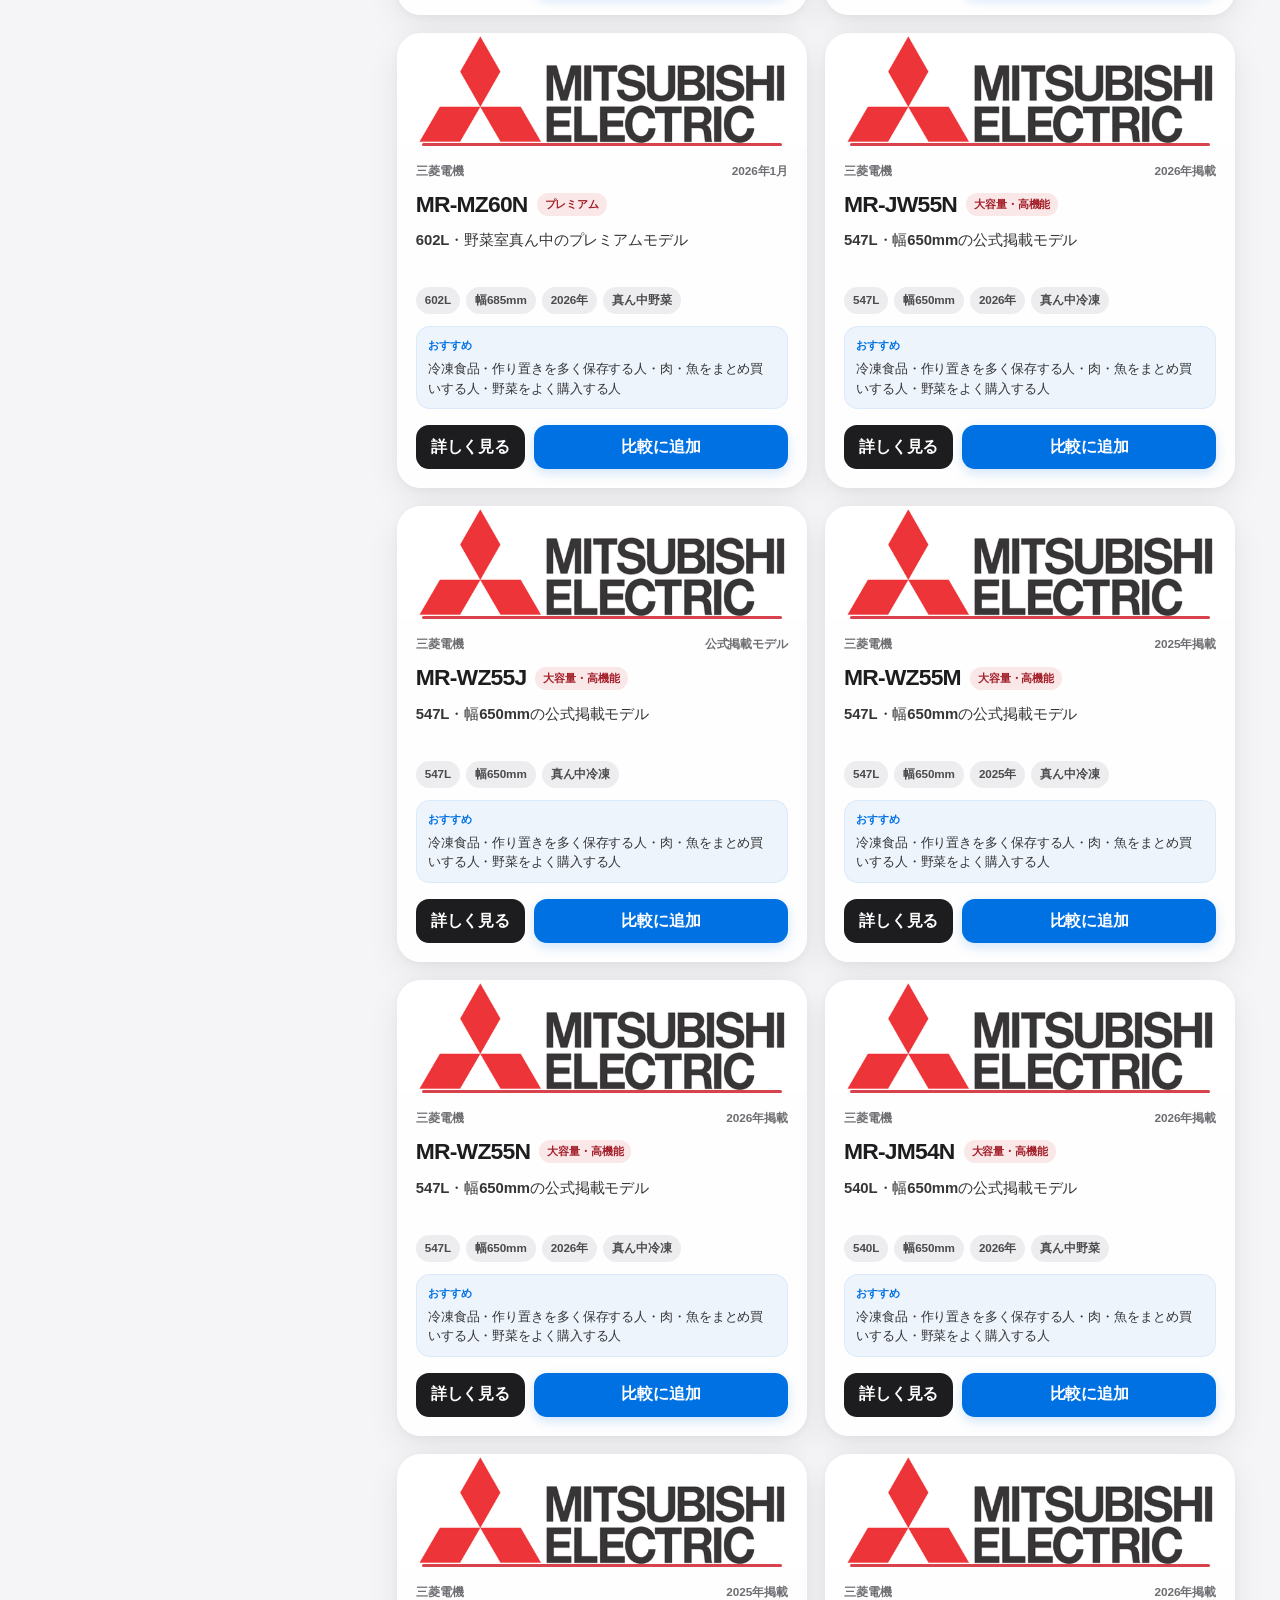
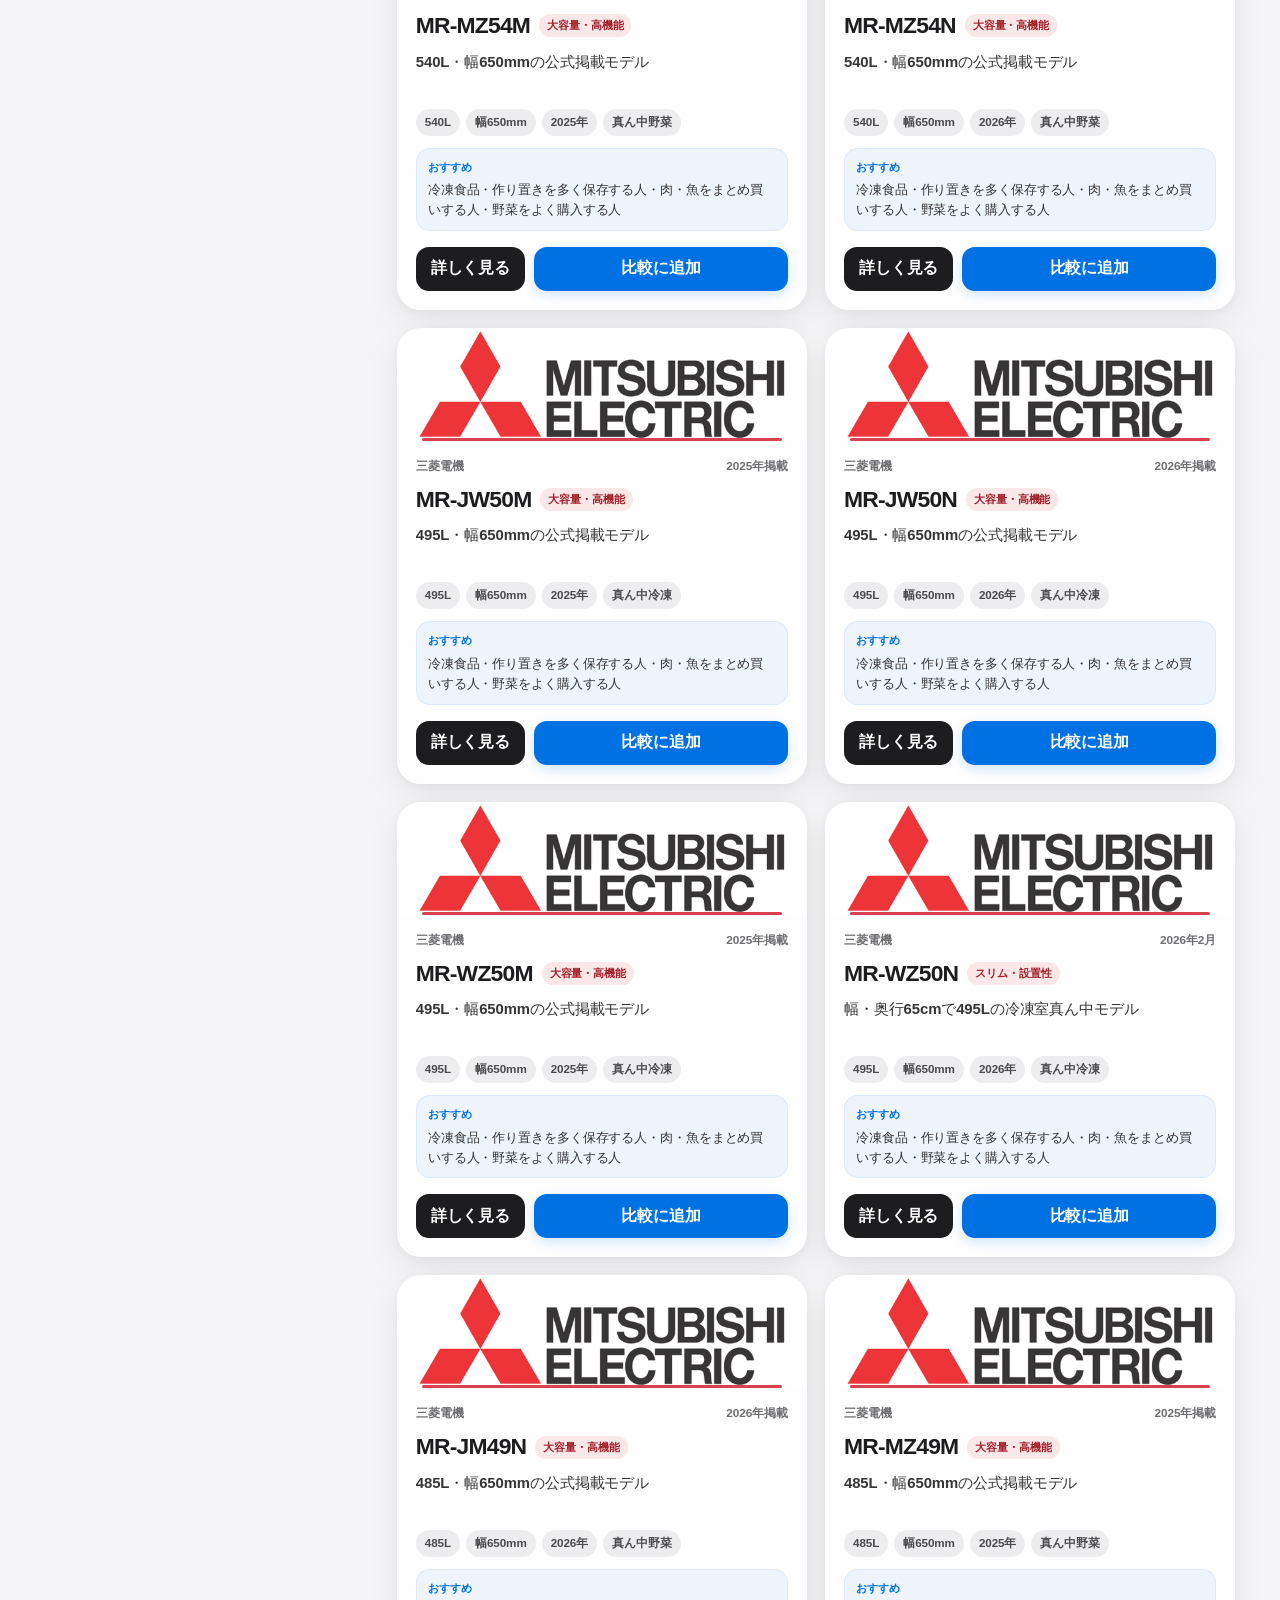
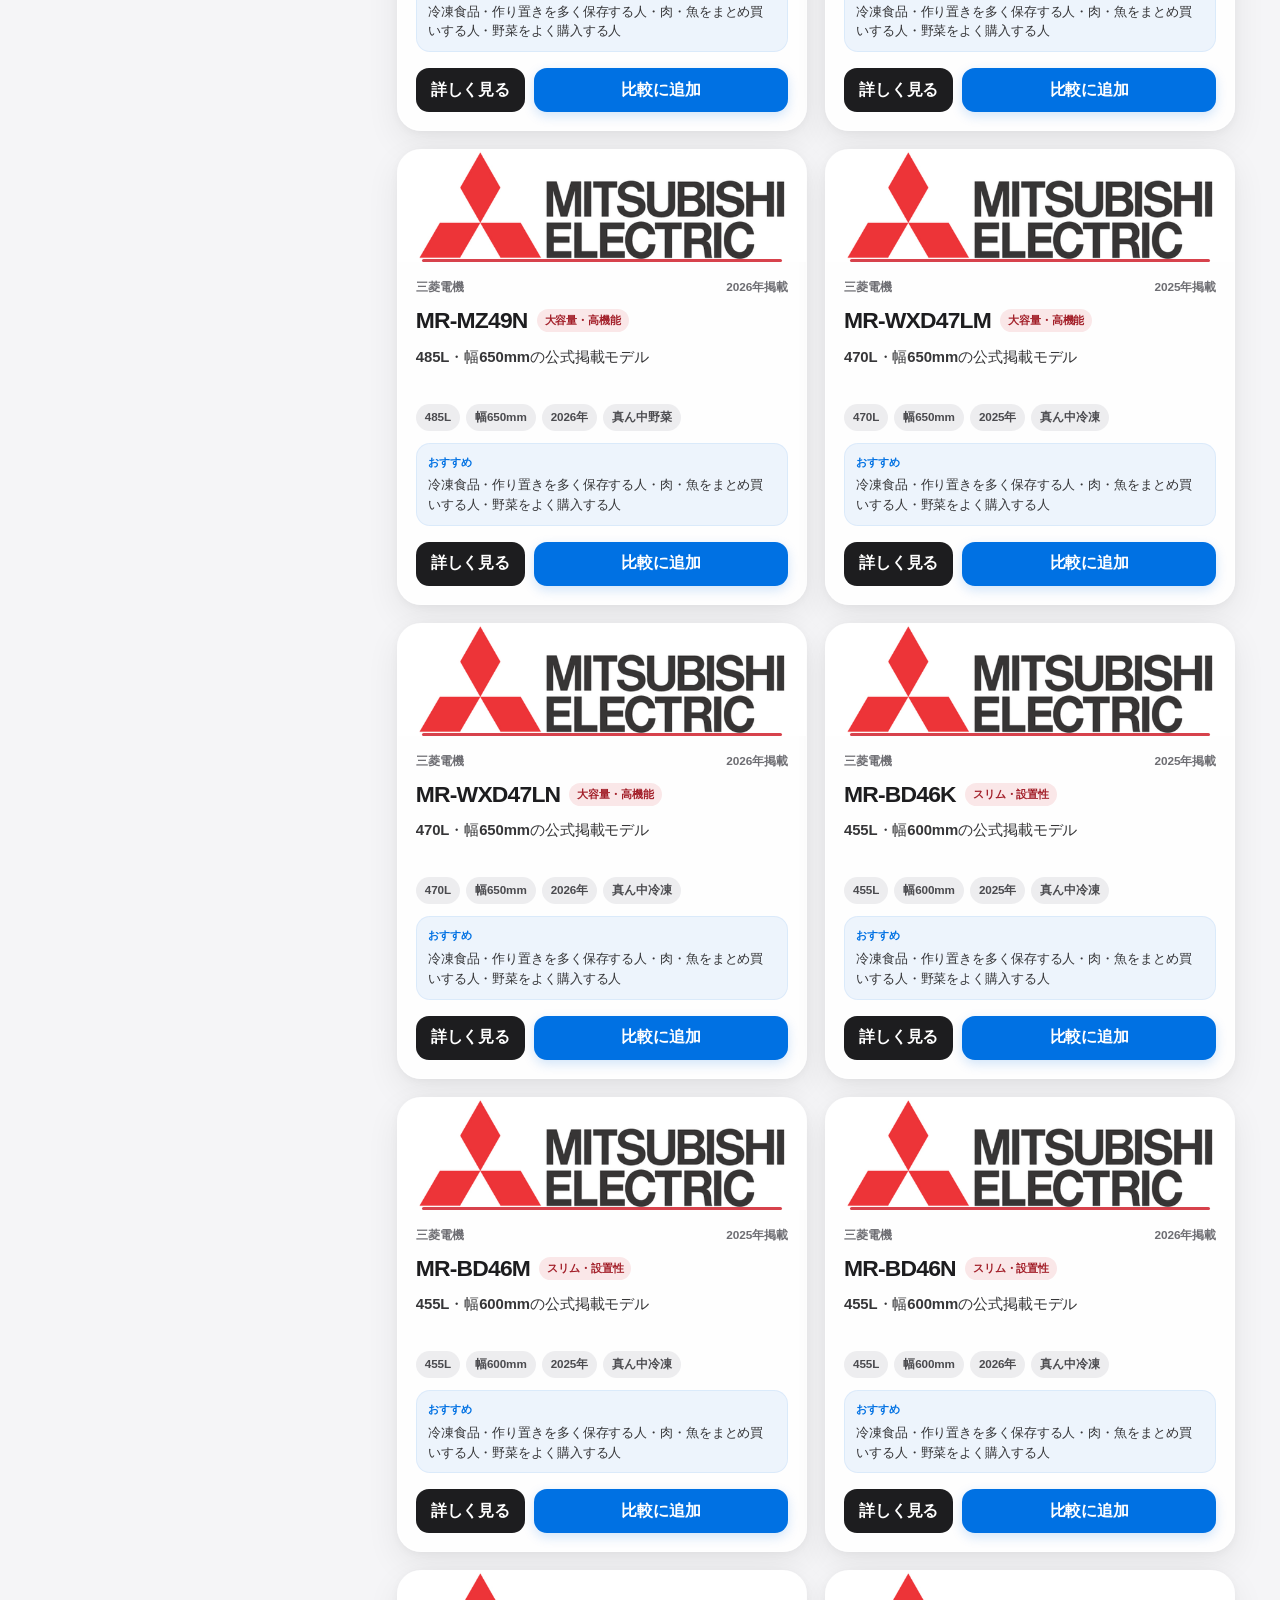
==== commit 9e3f1bbe: "Improve refrigerator feature descriptions" ====
--- a/app/index.html
+++ b/app/index.html
@@ -146,7 +146,7 @@
       </div>
     </dialog>
 
-    <script src="data.js?v=20260918-logo-scale-1"></script>
-    <script src="app.js?v=20260917-filter-scroll-1"></script>
+    <script src="data.js?v=20260919-feature-copy-2"></script>
+    <script src="app.js?v=20260919-feature-copy-2"></script>
   </body>
 </html>
